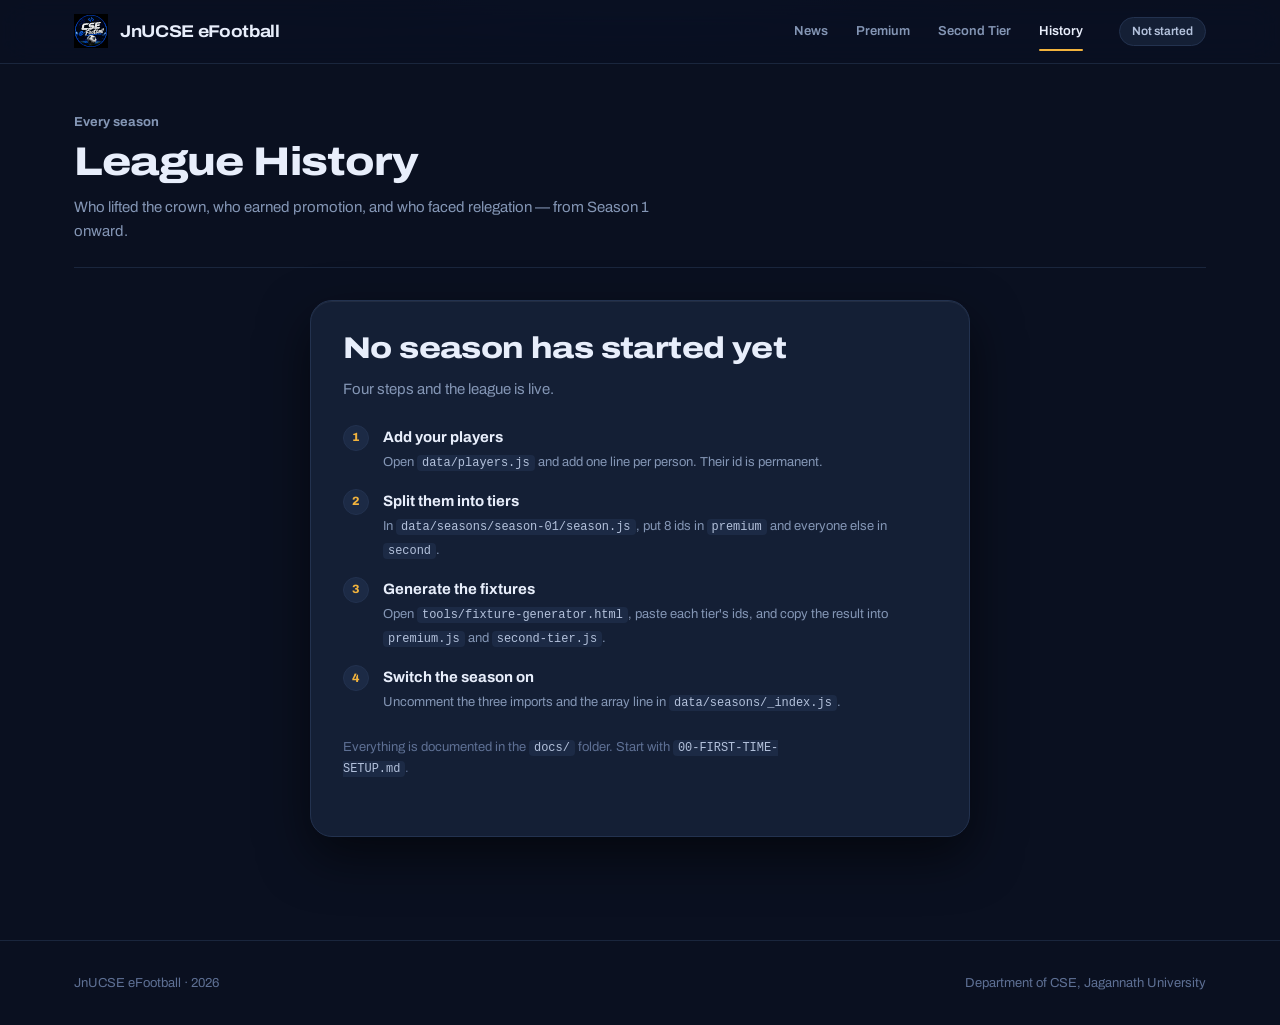
==== history.html @ 5391ca6d "launch" ====
<!DOCTYPE html>
<html lang="en">
<head>
<meta charset="utf-8">
<meta name="viewport" content="width=device-width, initial-scale=1">
<title>League History</title>
<meta name="description" content="Champions, promotions and relegations from every completed season.">
<meta name="theme-color" content="#0A1020">
<link rel="icon" href="assets/logo.svg" type="image/svg+xml">
<link rel="preconnect" href="https://fonts.googleapis.com">
<link rel="preconnect" href="https://fonts.gstatic.com" crossorigin>
<link rel="stylesheet" href="css/tokens.css">
<link rel="stylesheet" href="css/base.css">
<link rel="stylesheet" href="css/layout.css">
<link rel="stylesheet" href="css/components.css">
<link rel="stylesheet" href="css/animations.css">
</head>
<body data-page="history">

<header class="site-header">
  <div class="shell">
    <a class="brand" href="index.html">
      <span id="logo-slot" aria-hidden="true">
        <svg viewBox="0 0 40 40" width="34" height="34" fill="none" aria-hidden="true">
          <path d="M20 2 36 9v13c0 8.3-6.4 14.4-16 17C10.4 36.4 4 30.3 4 22V9L20 2Z"
                fill="#141F35" stroke="#F2B33D" stroke-width="2"/>
          <circle cx="20" cy="20" r="7.2" fill="none" stroke="#F2B33D" stroke-width="1.8"/>
          <path d="m20 14.4 4.6 3.3-1.8 5.4h-5.6l-1.8-5.4Z" fill="#F2B33D"/>
        </svg>
      </span>
      <span class="brand-name" data-site-name>JnUCSE eFootball</span>
    </a>

    <nav class="main-nav" aria-label="Main">
      <a href="index.html">News</a>
      <a href="premium.html">Premium</a>
      <a href="second-tier.html">Second Tier</a>
      <a href="history.html" aria-current="page">History</a>
    </nav>

    <span class="season-chip" id="season-chip">&nbsp;</span>
  </div>
</header>

<main>
  <div class="shell">
    <div id="banners"></div>

    <div class="page-head">
      <span class="kicker">Every season</span>
      <h1 class="display">League History</h1>
      <p class="sub">Who lifted the crown, who earned promotion, and who faced relegation — from Season 1 onward.</p>
    </div>

    <div id="content"></div>
  </div>
</main>

<footer class="site-footer">
  <div class="shell">
    <span><span data-site-name>JnUCSE eFootball</span> &middot; <span id="year"></span></span>
    <span>Department of CSE, Jagannath University</span>
  </div>
</footer>

<script type="module" src="js/app.js"></script>
</body>
</html>
---- css/tokens.css ----
/* =========================================================================
   TOKENS
   =========================================================================
   The whole visual system in one place. Change a value here and it changes
   everywhere. Nothing in this file knows about the tournament.
   ========================================================================= */

:root {
  /* ---- Surfaces: a floodlit-night navy, not a grey black --------------- */
  --bg:          #0A1020;
  --bg-deep:     #060B16;
  --surface:     #141F35;
  --surface-2:   #1C2A45;
  --surface-3:   #243354;
  --line:        #23324F;
  --line-soft:   #1A263D;

  /* ---- Text ------------------------------------------------------------ */
  --ink:         #E8EEFB;
  --ink-dim:     #B4C2DC;
  --muted:       #8496B5;
  --faint:       #5E7094;

  /* ---- Tier identity. These carry meaning, not decoration. ------------- */
  --premium:     #F2B33D;
  --premium-dim: #8A6420;
  --premium-wash:rgba(242, 179, 61, .10);

  --second:      #3FC8BE;
  --second-dim:  #1F6B66;
  --second-wash: rgba(63, 200, 190, .10);

  /* ---- Result states --------------------------------------------------- */
  --win:   #4ADE80;
  --draw:  #7C8DAD;
  --loss:  #F2686B;
  --win-wash:  rgba(74, 222, 128, .13);
  --draw-wash: rgba(124, 141, 173, .13);
  --loss-wash: rgba(242, 104, 107, .13);

  /* ---- Feedback -------------------------------------------------------- */
  --error:  #F2686B;
  --notice: #F2B33D;

  /* ---- Type ------------------------------------------------------------ */
  --font: "Archivo", ui-sans-serif, system-ui, -apple-system, "Segoe UI", Roboto, sans-serif;

  --t-xs:   0.75rem;
  --t-sm:   0.8125rem;
  --t-base: 0.9375rem;
  --t-md:   1.0625rem;
  --t-lg:   1.375rem;
  --t-xl:   1.875rem;
  --t-2xl:  2.5rem;
  --t-3xl:  3.5rem;

  /* ---- Space ----------------------------------------------------------- */
  --s-1: 0.25rem;
  --s-2: 0.5rem;
  --s-3: 0.75rem;
  --s-4: 1rem;
  --s-5: 1.5rem;
  --s-6: 2rem;
  --s-7: 3rem;
  --s-8: 4.5rem;

  /* ---- Shape ----------------------------------------------------------- */
  --r-sm: 6px;
  --r:    10px;
  --r-lg: 16px;
  --r-xl: 22px;

  /* ---- Depth. Dark UI reads depth through light, not shadow. ----------- */
  --lift-1: 0 1px 0 rgba(255,255,255,.04) inset, 0 1px 3px rgba(0,0,0,.4);
  --lift-2: 0 1px 0 rgba(255,255,255,.05) inset, 0 8px 28px rgba(0,0,0,.45);
  --lift-3: 0 1px 0 rgba(255,255,255,.06) inset, 0 20px 50px rgba(0,0,0,.55);

  /* ---- Motion ---------------------------------------------------------- */
  --ease:     cubic-bezier(.25, .8, .35, 1);
  --ease-out: cubic-bezier(.16, 1, .3, 1);
  --fast: 160ms;
  --mid:  300ms;
  --slow: 560ms;

  --shell: 1180px;
  --header-h: 64px;
}

/* A tier sets --accent once, and every child component inherits it.
   This is how one table markup serves both tiers. */
[data-tier="premium"] {
  --accent: var(--premium);
  --accent-dim: var(--premium-dim);
  --accent-wash: var(--premium-wash);
}
[data-tier="second"] {
  --accent: var(--second);
  --accent-dim: var(--second-dim);
  --accent-wash: var(--second-wash);
}
---- css/base.css ----
/* =========================================================================
   BASE  —  reset and typography
   ========================================================================= */

@import url("https://fonts.googleapis.com/css2?family=Archivo:ital,wdth,wght@0,62..125,400..800;1,62..125,400..700&display=swap");

*, *::before, *::after { box-sizing: border-box; }

html { -webkit-text-size-adjust: 100%; }

body {
  margin: 0;
  background: var(--bg);
  color: var(--ink);
  font-family: var(--font);
  font-size: var(--t-base);
  line-height: 1.6;
  font-weight: 400;
  -webkit-font-smoothing: antialiased;
  text-rendering: optimizeLegibility;
  overflow-x: hidden;
}

/* The floodlight: one soft pool of light behind the header, fixed so the
   page scrolls past it. Cheap, and it stops the dark from going flat. */
body::before {
  content: "";
  position: fixed;
  inset: -20% 0 auto 0;
  height: 70vh;
  z-index: 0;
  pointer-events: none;
  background:
    radial-gradient(60% 55% at 50% 0%, rgba(63,122,200,.16), transparent 70%),
    radial-gradient(40% 40% at 85% 5%, rgba(242,179,61,.07), transparent 70%);
}

h1, h2, h3, h4 {
  margin: 0;
  font-weight: 700;
  line-height: 1.15;
  letter-spacing: -0.015em;
}

/* Display type uses the width axis, not just weight. */
.display {
  font-variation-settings: "wdth" 118;
  font-weight: 800;
  letter-spacing: -0.02em;
  line-height: 1.05;
}

p { margin: 0 0 var(--s-4); max-width: 68ch; }
p:last-child { margin-bottom: 0; }

a { color: var(--accent, var(--ink)); text-decoration: none; }

button {
  font: inherit;
  color: inherit;
  background: none;
  border: none;
  cursor: pointer;
}

img { max-width: 100%; display: block; }

ul, ol { margin: 0; padding: 0; list-style: none; }

/* Every number in a table must line up. */
.num { font-variant-numeric: tabular-nums; }

:focus-visible {
  outline: 2px solid var(--accent, var(--premium));
  outline-offset: 3px;
  border-radius: var(--r-sm);
}

::selection { background: var(--premium); color: var(--bg-deep); }

::-webkit-scrollbar { height: 10px; width: 10px; }
::-webkit-scrollbar-track { background: var(--bg-deep); }
::-webkit-scrollbar-thumb {
  background: var(--surface-3);
  border-radius: 99px;
  border: 3px solid var(--bg-deep);
}
::-webkit-scrollbar-thumb:hover { background: var(--faint); }

.visually-hidden {
  position: absolute; width: 1px; height: 1px;
  padding: 0; margin: -1px; overflow: hidden;
  clip: rect(0 0 0 0); white-space: nowrap; border: 0;
}
---- css/layout.css ----
/* =========================================================================
   LAYOUT  —  shell, header, navigation, footer
   ========================================================================= */

.shell {
  position: relative;
  z-index: 1;
  width: 100%;
  max-width: var(--shell);
  margin: 0 auto;
  padding: 0 var(--s-5);
}

/* Footer stays at the bottom on short pages. */
body { display: flex; flex-direction: column; min-height: 100vh; }
main { flex: 1 0 auto; padding-bottom: var(--s-8); }
.site-footer { flex: none; margin-top: auto; }

/* ---- Header ------------------------------------------------------------ */

.site-header {
  position: sticky;
  top: 0;
  z-index: 50;
  height: var(--header-h);
  display: flex;
  align-items: center;
  background: rgba(10, 16, 32, .72);
  backdrop-filter: blur(16px) saturate(140%);
  -webkit-backdrop-filter: blur(16px) saturate(140%);
  border-bottom: 1px solid var(--line-soft);
}

.site-header .shell {
  display: flex;
  align-items: center;
  gap: var(--s-5);
}

.brand {
  display: flex;
  align-items: center;
  gap: var(--s-3);
  flex: none;
  color: var(--ink);
}
.brand img, .brand svg { width: 34px; height: 34px; flex: none; }
.brand-name {
  font-variation-settings: "wdth" 112;
  font-weight: 700;
  font-size: var(--t-md);
  letter-spacing: -0.02em;
  white-space: nowrap;
}

.main-nav { display: flex; gap: var(--s-1); margin-left: auto; }

.main-nav a {
  position: relative;
  display: block;
  padding: var(--s-2) var(--s-3);
  border-radius: var(--r-sm);
  color: var(--muted);
  font-size: var(--t-sm);
  font-weight: 600;
  white-space: nowrap;
  transition: color var(--fast) var(--ease), background var(--fast) var(--ease);
}
.main-nav a:hover { color: var(--ink); background: rgba(255,255,255,.05); }
.main-nav a[aria-current="page"] { color: var(--ink); }
.main-nav a[aria-current="page"]::after {
  content: "";
  position: absolute;
  left: var(--s-3); right: var(--s-3); bottom: -1px;
  height: 2px;
  border-radius: 2px;
  background: var(--accent, var(--premium));
}

.season-chip {
  flex: none;
  padding: var(--s-1) var(--s-3);
  border: 1px solid var(--line);
  border-radius: 99px;
  background: var(--surface);
  color: var(--ink-dim);
  font-size: var(--t-xs);
  font-weight: 600;
  white-space: nowrap;
}
.season-chip b { color: var(--ink); font-weight: 700; }

/* ---- Page head --------------------------------------------------------- */

.page-head {
  padding: var(--s-7) 0 var(--s-5);
  border-bottom: 1px solid var(--line-soft);
  margin-bottom: var(--s-6);
}
.page-head h1 { font-size: var(--t-2xl); }
.page-head .kicker {
  display: block;
  margin-bottom: var(--s-2);
  color: var(--accent, var(--muted));
  font-size: var(--t-sm);
  font-weight: 700;
}
.page-head .sub { color: var(--muted); margin-top: var(--s-3); }

/* ---- Footer ------------------------------------------------------------ */

.site-footer {
  position: relative;
  z-index: 1;
  border-top: 1px solid var(--line-soft);
  padding: var(--s-6) 0;
  color: var(--faint);
  font-size: var(--t-sm);
}
.site-footer .shell {
  display: flex;
  justify-content: space-between;
  gap: var(--s-4);
  flex-wrap: wrap;
}

/* ---- Grids ------------------------------------------------------------- */

.grid-cards {
  display: grid;
  gap: var(--s-4);
  grid-template-columns: repeat(auto-fill, minmax(280px, 1fr));
}

/* =========================================================================
   RESPONSIVE
   ========================================================================= */

@media (max-width: 1024px) {
  :root { --t-2xl: 2.1rem; --t-3xl: 2.75rem; }
}

@media (max-width: 760px) {
  :root { --t-2xl: 1.8rem; --t-xl: 1.5rem; }

  .shell { padding: 0 var(--s-4); }
  .page-head { padding: var(--s-5) 0 var(--s-4); margin-bottom: var(--s-5); }

  /* backdrop-filter makes the header a containing block for fixed children,
     which would pin the nav inside the header instead of to the screen.
     The header goes near-solid here and the nav carries the blur instead. */
  .site-header {
    backdrop-filter: none;
    -webkit-backdrop-filter: none;
    background: var(--bg);
  }

  /* Navigation moves to the thumb. */
  .main-nav {
    position: fixed;
    left: 0; right: 0; bottom: 0;
    z-index: 60;
    margin: 0;
    display: grid;
    grid-auto-flow: column;
    grid-auto-columns: 1fr;
    gap: 0;
    padding: var(--s-2) var(--s-2) calc(var(--s-2) + env(safe-area-inset-bottom, 0px));
    background: rgba(10, 16, 32, .92);
    backdrop-filter: blur(18px) saturate(140%);
    -webkit-backdrop-filter: blur(18px) saturate(140%);
    border-top: 1px solid var(--line);
  }
  .main-nav a {
    text-align: center;
    padding: var(--s-2) var(--s-1);
    font-size: var(--t-xs);
  }
  .main-nav a[aria-current="page"]::after {
    left: 50%; right: auto; bottom: 2px;
    width: 18px;
    transform: translateX(-50%);
  }

  main { padding-bottom: calc(var(--s-5) + 56px); }
  .site-footer { padding-bottom: calc(var(--s-5) + 56px); }

  .brand-name { font-size: var(--t-base); }
  .season-chip { margin-left: auto; }
}

@media (max-width: 420px) {
  .brand-name { display: none; }
  .grid-cards { grid-template-columns: 1fr; }
}
---- css/components.css ----
/* =========================================================================
   COMPONENTS
   ========================================================================= */

/* ---- Banner (data errors and notices) ---------------------------------- */

.banner {
  margin: var(--s-4) 0;
  padding: var(--s-4);
  border-radius: var(--r);
  border: 1px solid;
  font-size: var(--t-sm);
}
.banner--error  { border-color: rgba(242,104,107,.35); background: var(--loss-wash); }
.banner--notice { border-color: rgba(242,179,61,.3);  background: var(--premium-wash); }
.banner h3 {
  font-size: var(--t-sm);
  margin-bottom: var(--s-2);
  color: var(--ink);
}
.banner--error h3 { color: var(--error); }
.banner--notice h3 { color: var(--notice); }
.banner li {
  color: var(--ink-dim);
  padding: var(--s-1) 0 var(--s-1) var(--s-4);
  position: relative;
}
.banner li::before {
  content: "";
  position: absolute; left: 4px; top: .85em;
  width: 4px; height: 4px; border-radius: 50%;
  background: currentColor; opacity: .5;
}

/* ---- Tabs -------------------------------------------------------------- */

.tabs {
  position: relative;
  display: flex;
  gap: var(--s-1);
  margin-bottom: var(--s-5);
  padding: var(--s-1);
  background: var(--surface);
  border: 1px solid var(--line-soft);
  border-radius: var(--r-lg);
  overflow-x: auto;
  scrollbar-width: none;
}
.tabs::-webkit-scrollbar { display: none; }

.tab {
  position: relative;
  z-index: 1;
  flex: 1 0 auto;
  padding: var(--s-2) var(--s-4);
  border-radius: var(--r);
  color: var(--muted);
  font-size: var(--t-sm);
  font-weight: 600;
  white-space: nowrap;
  transition: color var(--fast) var(--ease);
}
.tab:hover { color: var(--ink-dim); }
.tab[aria-selected="true"] { color: var(--bg-deep); }

/* The pill slides between tabs rather than appearing under each. */
.tab-marker {
  position: absolute;
  z-index: 0;
  top: var(--s-1); bottom: var(--s-1);
  border-radius: var(--r);
  background: var(--accent, var(--premium));
  transition: transform var(--mid) var(--ease-out), width var(--mid) var(--ease-out);
  will-change: transform, width;
}

.tab-panel { display: none; }
.tab-panel.is-active { display: block; }

/* ---- Standings table --------------------------------------------------- */

.table-wrap {
  border: 1px solid var(--line-soft);
  border-radius: var(--r-lg);
  background: var(--surface);
  overflow: hidden;
}
.table-scroll { overflow-x: auto; }

table.standings {
  width: 100%;
  border-collapse: collapse;
  font-size: var(--t-sm);
  min-width: 620px;
}

.standings thead th {
  position: sticky; top: 0;
  padding: var(--s-3) var(--s-3);
  background: var(--surface-2);
  color: var(--faint);
  font-size: var(--t-xs);
  font-weight: 700;
  text-align: right;
  white-space: nowrap;
  border-bottom: 1px solid var(--line);
}
.standings thead th:nth-child(1),
.standings thead th:nth-child(2) { text-align: left; }
.standings thead th.pts-col { color: var(--ink-dim); }

.standings tbody td {
  padding: var(--s-3) var(--s-3);
  text-align: right;
  border-bottom: 1px solid var(--line-soft);
  color: var(--ink-dim);
  white-space: nowrap;
}
.standings tbody tr:last-child td { border-bottom: none; }
.standings tbody tr { transition: background var(--fast) var(--ease); }
.standings tbody tr:hover { background: rgba(255,255,255,.03); }

.standings .c-rank {
  width: 52px;
  text-align: left;
  color: var(--faint);
  font-weight: 700;
}
.standings .c-player {
  text-align: left;
  width: 100%;
  min-width: 150px;
}
.standings .c-pts {
  color: var(--ink);
  font-weight: 800;
  font-size: var(--t-base);
}
.standings .c-gd.pos { color: var(--win); }
.standings .c-gd.neg { color: var(--loss); }

.player-cell { display: flex; align-items: center; gap: var(--s-3); }
.player-cell .name { color: var(--ink); font-weight: 600; }

/* Position markers. A left edge, not a coloured row — the row stays readable. */
.standings tbody tr { position: relative; }
.standings .c-rank { position: relative; }
.standings tr[data-zone] .c-rank::before {
  content: "";
  position: absolute;
  left: 0; top: 6px; bottom: 6px;
  width: 3px;
  border-radius: 0 3px 3px 0;
}
tr[data-zone="champion"]  .c-rank::before { background: var(--premium); }
tr[data-zone="promotion"] .c-rank::before { background: var(--second); }
tr[data-zone="relegation"] .c-rank::before { background: var(--loss); }

tr[data-zone="champion"]  { background: rgba(242,179,61,.055); }
tr[data-zone="promotion"] { background: rgba(63,200,190,.05); }
tr[data-zone="relegation"]{ background: rgba(242,104,107,.045); }

.table-key {
  display: flex;
  flex-wrap: wrap;
  gap: var(--s-4);
  padding: var(--s-3) var(--s-4);
  border-top: 1px solid var(--line-soft);
  background: var(--surface-2);
  font-size: var(--t-xs);
  color: var(--muted);
}
.table-key span { display: flex; align-items: center; gap: var(--s-2); }
.table-key i {
  width: 10px; height: 3px; border-radius: 2px; display: block;
}

/* ---- Form pills -------------------------------------------------------- */

.form-row { display: inline-flex; gap: 3px; }
.form-pill {
  width: 19px; height: 19px;
  border-radius: 5px;
  display: grid; place-items: center;
  font-size: 10px; font-weight: 800;
  line-height: 1;
}
.form-pill.W { background: var(--win-wash);  color: var(--win); }
.form-pill.D { background: var(--draw-wash); color: var(--draw); }
.form-pill.L { background: var(--loss-wash); color: var(--loss); }
.form-empty { color: var(--faint); font-size: var(--t-xs); }

/* ---- Avatar ------------------------------------------------------------ */

.avatar {
  width: 30px; height: 30px;
  flex: none;
  border-radius: 50%;
  object-fit: cover;
  background: var(--surface-3);
  border: 1px solid var(--line);
}
.avatar--lg { width: 60px; height: 60px; }
.avatar-fallback {
  display: grid; place-items: center;
  font-size: var(--t-xs);
  font-weight: 800;
  color: var(--accent, var(--muted));
  background: var(--surface-3);
}
.avatar--lg.avatar-fallback { font-size: var(--t-md); }

/* ---- Match rows -------------------------------------------------------- */

.match-list { display: flex; flex-direction: column; gap: var(--s-2); }

.match {
  display: grid;
  grid-template-columns: 68px 1fr auto 1fr;
  align-items: center;
  gap: var(--s-3);
  padding: var(--s-3) var(--s-4);
  background: var(--surface);
  border: 1px solid var(--line-soft);
  border-radius: var(--r);
  transition: border-color var(--fast) var(--ease), transform var(--fast) var(--ease);
}
.match:hover { border-color: var(--line); transform: translateX(2px); }

.match .meta {
  font-size: var(--t-xs);
  color: var(--faint);
  line-height: 1.3;
}
.match .meta b { display: block; color: var(--muted); font-weight: 700; }

.match .side {
  display: flex; align-items: center; gap: var(--s-2);
  min-width: 0;
}
.match .side.right { flex-direction: row-reverse; text-align: right; }
.match .side .name {
  color: var(--ink-dim);
  font-weight: 600;
  overflow: hidden; text-overflow: ellipsis; white-space: nowrap;
}
.match .side.winner .name { color: var(--ink); }

.score {
  display: flex; align-items: center; gap: var(--s-2);
  padding: var(--s-1) var(--s-3);
  border-radius: var(--r-sm);
  background: var(--surface-2);
  font-weight: 800;
  font-size: var(--t-md);
  color: var(--ink);
  font-variant-numeric: tabular-nums;
}
.score .dash { color: var(--faint); font-weight: 400; }
.score--pending {
  font-size: var(--t-xs);
  font-weight: 700;
  color: var(--faint);
  background: transparent;
  border: 1px dashed var(--line);
}

/* ---- Accordion cards (news + players) ---------------------------------- */

.acc {
  background: var(--surface);
  border: 1px solid var(--line-soft);
  border-radius: var(--r-lg);
  overflow: hidden;
  transition: border-color var(--mid) var(--ease), box-shadow var(--mid) var(--ease);
}
.acc.is-open { border-color: var(--line); box-shadow: var(--lift-2); }

.acc-head {
  display: flex;
  align-items: center;
  gap: var(--s-4);
  width: 100%;
  padding: var(--s-4);
  text-align: left;
}
.acc-head:hover .acc-title { color: var(--accent, var(--ink)); }
.acc-title {
  font-weight: 700;
  font-size: var(--t-md);
  color: var(--ink);
  transition: color var(--fast) var(--ease);
}
.acc-sub { font-size: var(--t-xs); color: var(--faint); margin-top: 2px; }
.acc-head .grow { flex: 1; min-width: 0; }

.acc-chevron {
  flex: none;
  width: 26px; height: 26px;
  display: grid; place-items: center;
  border-radius: 50%;
  border: 1px solid var(--line);
  color: var(--muted);
  transition: transform var(--mid) var(--ease-out), color var(--fast) var(--ease),
              border-color var(--fast) var(--ease);
}
.acc.is-open .acc-chevron {
  transform: rotate(180deg);
  color: var(--accent, var(--ink));
  border-color: var(--accent-dim, var(--line));
}

/* Height is animated in JS so it can transition from 0 to the real height. */
.acc-body {
  height: 0;
  overflow: hidden;
  transition: height var(--mid) var(--ease-out);
}
.acc-inner {
  padding: 0 var(--s-4) var(--s-4);
  opacity: 0;
  transform: translateY(-6px);
  transition: opacity var(--mid) var(--ease), transform var(--mid) var(--ease);
}
.acc.is-open .acc-inner { opacity: 1; transform: none; }

/* ---- News -------------------------------------------------------------- */

.news-list { display: flex; flex-direction: column; gap: var(--s-4); }

.news-banner {
  width: 100%;
  aspect-ratio: 21 / 9;
  object-fit: cover;
  background: linear-gradient(135deg, var(--surface-2), var(--surface-3));
  border-bottom: 1px solid var(--line-soft);
}
.news-date { color: var(--faint); font-size: var(--t-xs); font-weight: 600; }
.news-body { color: var(--ink-dim); }
.news-body em { color: var(--ink); font-style: normal; font-weight: 700; }
.pin {
  flex: none;
  padding: 2px var(--s-2);
  border-radius: 99px;
  background: var(--premium-wash);
  color: var(--premium);
  font-size: 10px;
  font-weight: 800;
}

/* ---- Player cards ------------------------------------------------------ */

.player-stats {
  display: grid;
  grid-template-columns: repeat(auto-fit, minmax(74px, 1fr));
  gap: var(--s-2);
  margin: var(--s-4) 0;
}
.stat-box {
  padding: var(--s-3);
  background: var(--surface-2);
  border-radius: var(--r);
  text-align: center;
}
.stat-box .v {
  display: block;
  font-size: var(--t-lg);
  font-weight: 800;
  color: var(--ink);
  font-variant-numeric: tabular-nums;
  line-height: 1.1;
}
.stat-box .k {
  font-size: var(--t-xs);
  color: var(--faint);
  font-weight: 600;
}
.stat-box.accent .v { color: var(--accent, var(--ink)); }

.player-meta { display: flex; flex-direction: column; gap: var(--s-3); }
.meta-line {
  display: flex;
  gap: var(--s-3);
  align-items: baseline;
  padding-top: var(--s-3);
  border-top: 1px solid var(--line-soft);
  font-size: var(--t-sm);
}
.meta-line .k { flex: none; width: 104px; color: var(--faint); font-weight: 600; }
.meta-line .v { color: var(--ink-dim); }

.honour {
  display: inline-flex; align-items: center; gap: 5px;
  padding: 2px var(--s-2);
  margin-right: var(--s-2);
  border-radius: var(--r-sm);
  font-size: var(--t-xs);
  font-weight: 700;
}
.honour.title { background: var(--premium-wash); color: var(--premium); }
.honour.up    { background: var(--second-wash);  color: var(--second); }
.honour.down  { background: var(--loss-wash);    color: var(--loss); }

/* ---- Hall of fame ------------------------------------------------------ */

.record-grid {
  display: grid;
  gap: var(--s-3);
  grid-template-columns: repeat(auto-fill, minmax(230px, 1fr));
}
.record {
  padding: var(--s-4);
  background: var(--surface);
  border: 1px solid var(--line-soft);
  border-radius: var(--r-lg);
}
.record .k {
  font-size: var(--t-sm);
  color: var(--muted);
  font-weight: 600;
  margin-bottom: var(--s-2);
}
.record .v {
  font-size: var(--t-xl);
  font-weight: 800;
  color: var(--premium);
  font-variant-numeric: tabular-nums;
  line-height: 1.1;
}
.record .who { font-size: var(--t-sm); color: var(--ink-dim); margin-top: var(--s-1); }

.roll { display: flex; flex-direction: column; }
.roll-row {
  display: flex;
  align-items: center;
  gap: var(--s-3);
  padding: var(--s-3) var(--s-4);
  border-bottom: 1px solid var(--line-soft);
}
.roll-row:last-child { border-bottom: none; }
.roll-row .season-no {
  flex: none; width: 76px;
  color: var(--muted);
  font-size: var(--t-sm);
  font-weight: 600;
}
.roll-row .name { color: var(--ink); font-weight: 600; }
.roll-row .trophy { color: var(--premium); }

/* ---- History timeline -------------------------------------------------- */

.timeline { display: flex; flex-direction: column; gap: var(--s-4); }

.season-card {
  background: var(--surface);
  border: 1px solid var(--line-soft);
  border-radius: var(--r-xl);
  overflow: hidden;
}
.season-card-head {
  display: flex;
  align-items: center;
  gap: var(--s-4);
  padding: var(--s-5);
  border-bottom: 1px solid var(--line-soft);
  background: linear-gradient(180deg, rgba(242,179,61,.06), transparent);
}
.season-card-head .no {
  font-size: var(--t-xl);
  font-weight: 800;
  font-variation-settings: "wdth" 118;
  color: var(--premium);
  line-height: 1;
}
.season-card-head .champ .k { font-size: var(--t-sm); color: var(--muted); font-weight: 600; }
.season-card-head .champ .n { font-size: var(--t-md); font-weight: 700; color: var(--ink); }

.movement {
  display: grid;
  grid-template-columns: 1fr 1fr;
  gap: 1px;
  background: var(--line-soft);
}
.movement-col { padding: var(--s-4) var(--s-5); background: var(--surface); }
.movement-col .k {
  font-size: var(--t-xs);
  font-weight: 700;
  margin-bottom: var(--s-3);
  display: flex; align-items: center; gap: var(--s-2);
}
.movement-col.up .k   { color: var(--second); }
.movement-col.down .k { color: var(--loss); }
.movement-col li {
  display: flex; align-items: center; gap: var(--s-2);
  padding: var(--s-1) 0;
  color: var(--ink-dim);
  font-weight: 600;
}

/* ---- Empty states ------------------------------------------------------ */

.empty {
  padding: var(--s-7) var(--s-5);
  border: 1px dashed var(--line);
  border-radius: var(--r-xl);
  background: rgba(255,255,255,.015);
  text-align: center;
}
.empty h3 { font-size: var(--t-md); margin-bottom: var(--s-2); }
.empty p { color: var(--muted); margin: 0 auto; max-width: 46ch; font-size: var(--t-sm); }
.empty code {
  padding: 2px 6px;
  border-radius: 4px;
  background: var(--surface-2);
  color: var(--ink-dim);
  font-size: .92em;
}

.setup {
  max-width: 660px;
  margin: var(--s-6) auto;
  padding: var(--s-6);
  background: var(--surface);
  border: 1px solid var(--line);
  border-radius: var(--r-xl);
  box-shadow: var(--lift-3);
}
.setup h2 { font-size: var(--t-xl); margin-bottom: var(--s-3); }
.setup > p { color: var(--muted); margin-bottom: var(--s-5); }
.setup ol { counter-reset: step; display: flex; flex-direction: column; gap: var(--s-4); }
.setup li {
  counter-increment: step;
  display: grid;
  grid-template-columns: 28px 1fr;
  gap: var(--s-3);
  align-items: start;
}
.setup li::before {
  content: counter(step);
  width: 26px; height: 26px;
  display: grid; place-items: center;
  border-radius: 50%;
  background: var(--surface-2);
  border: 1px solid var(--line);
  color: var(--premium);
  font-size: var(--t-xs);
  font-weight: 800;
}
.setup li b { display: block; color: var(--ink); font-weight: 700; }
.setup li span { color: var(--muted); font-size: var(--t-sm); }
.setup code {
  padding: 1px 5px;
  border-radius: 4px;
  background: var(--surface-2);
  color: var(--ink-dim);
  font-size: .92em;
}

/* ---- Responsive -------------------------------------------------------- */

@media (max-width: 760px) {
  .match {
    grid-template-columns: 1fr auto 1fr;
    grid-template-areas: "meta meta meta" "left score right";
    gap: var(--s-2) var(--s-3);
    padding: var(--s-3);
  }
  .match .meta { grid-area: meta; display: flex; gap: var(--s-2); align-items: baseline; }
  .match .meta b { display: inline; }
  .match .side:first-of-type { grid-area: left; }
  .match .side.right { grid-area: right; }
  .match .score { grid-area: score; }

  .movement { grid-template-columns: 1fr; }
  .meta-line { flex-direction: column; gap: var(--s-1); }
  .meta-line .k { width: auto; }
  .setup { padding: var(--s-5) var(--s-4); }
  .table-key { gap: var(--s-3); }

  /* Keep rank, player, played, GD, points and form. Drop the rest so the
     table fits a phone without sideways scrolling. */
  table.standings { min-width: 0; }
  .standings th[data-slim="0"],
  .standings td[data-slim="0"] { display: none; }
  .standings thead th,
  .standings tbody td { padding: var(--s-3) var(--s-1); }
  .standings .c-player { min-width: 0; }
  .standings .c-player .name {
    overflow: hidden; text-overflow: ellipsis; white-space: nowrap;
    display: block; max-width: 12ch;
  }
}
---- css/animations.css ----
/* =========================================================================
   ANIMATIONS
   =========================================================================
   Two kinds of motion only:
     1. One orchestrated reveal as content arrives.
     2. Motion that answers something the visitor did.
   ========================================================================= */

/* ---- Page load: header and page title settle first ---------------------- */

@keyframes settle {
  from { opacity: 0; transform: translateY(-8px); }
  to   { opacity: 1; transform: none; }
}
/* The header fades only. A transform animation here — even one ending at
   `none` — makes the header a containing block, which would trap the
   fixed mobile navigation inside it instead of pinning it to the screen. */
@keyframes fadeIn { from { opacity: 0; } to { opacity: 1; } }
.site-header { animation: fadeIn var(--mid) var(--ease-out) both; }
.page-head   { animation: settle var(--slow) var(--ease-out) 60ms both; }

/* ---- Reveal on arrival -------------------------------------------------- */

.reveal {
  opacity: 0;
  transform: translateY(14px);
}
.reveal.is-in {
  opacity: 1;
  transform: none;
  transition:
    opacity var(--slow) var(--ease-out) var(--delay, 0ms),
    transform var(--slow) var(--ease-out) var(--delay, 0ms);
}

/* ---- Standings rows: a single sweep down the table ---------------------- */

@keyframes rowIn {
  from { opacity: 0; transform: translateY(8px); }
  to   { opacity: 1; transform: none; }
}
.standings tbody tr {
  animation: rowIn var(--mid) var(--ease-out) both;
  animation-delay: calc(var(--i, 0) * 34ms);
}

/* ---- Form pills pop in after their row ---------------------------------- */

@keyframes pillIn {
  from { opacity: 0; transform: scale(.6); }
  to   { opacity: 1; transform: none; }
}
.form-pill {
  animation: pillIn var(--fast) var(--ease-out) both;
  animation-delay: calc(var(--row, 0) * 34ms + var(--p, 0) * 45ms + 160ms);
}

/* ---- Tab crossfade ------------------------------------------------------ */

@keyframes panelIn {
  from { opacity: 0; transform: translateY(6px); }
  to   { opacity: 1; transform: none; }
}
.tab-panel.is-active { animation: panelIn var(--mid) var(--ease-out) both; }

/* ---- Match rows --------------------------------------------------------- */

.match {
  animation: rowIn var(--mid) var(--ease-out) both;
  animation-delay: calc(var(--i, 0) * 40ms);
}

/* ---- The champion's marker breathes, once the table has landed ---------- */

@keyframes glow {
  0%, 100% { opacity: .55; }
  50%      { opacity: 1; }
}
tr[data-zone="champion"] .c-rank::before {
  animation: glow 3.4s var(--ease) infinite 1s;
}

/* ---- Records count up --------------------------------------------------- */

.record .v { transition: color var(--mid) var(--ease); }

/* ---- Setup panel -------------------------------------------------------- */

@keyframes riseIn {
  from { opacity: 0; transform: translateY(22px) scale(.985); }
  to   { opacity: 1; transform: none; }
}
.setup { animation: riseIn var(--slow) var(--ease-out) both; }
.setup li {
  animation: settle var(--mid) var(--ease-out) both;
  animation-delay: calc(var(--i, 0) * 70ms + 220ms);
}

/* =========================================================================
   REDUCED MOTION
   Everything above is decoration. Content must never depend on it.
   ========================================================================= */

@media (prefers-reduced-motion: reduce) {
  *, *::before, *::after {
    animation-duration: .01ms !important;
    animation-iteration-count: 1 !important;
    transition-duration: .01ms !important;
    scroll-behavior: auto !important;
  }
  .reveal { opacity: 1; transform: none; }
}
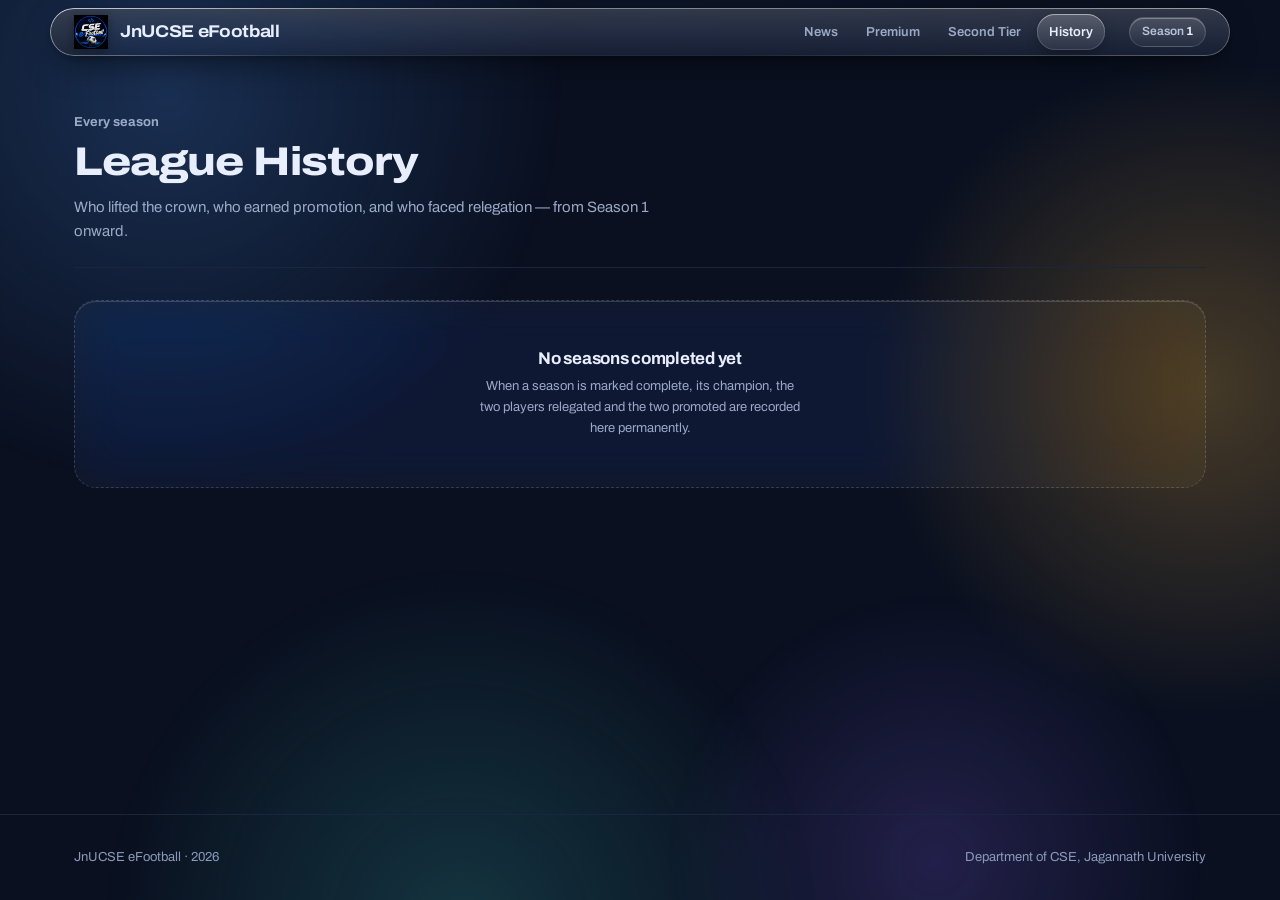
==== commit 1ebc891c: "Add iOS-style liquid glass visual layer - css/glass.css: floating capsule header, glass tabs with sl" ====
--- a/history.html
+++ b/history.html
@@ -14,8 +14,20 @@
 <link rel="stylesheet" href="css/layout.css">
 <link rel="stylesheet" href="css/components.css">
 <link rel="stylesheet" href="css/animations.css">
+<link rel="stylesheet" href="css/glass.css">
 </head>
 <body data-page="history">
+
+<!-- Liquid glass: colour for the glass to bend, and the refraction filter
+     used by the bars in Chromium (see css/glass.css). -->
+<div class="ambient" aria-hidden="true"><i></i><i></i><i></i><i></i></div>
+<svg width="0" height="0" style="position:absolute" aria-hidden="true" focusable="false">
+  <filter id="lg-refract" x="0" y="0" width="100%" height="100%" color-interpolation-filters="sRGB">
+    <feTurbulence type="fractalNoise" baseFrequency="0.006 0.014" numOctaves="2" seed="7" result="noise"/>
+    <feGaussianBlur in="noise" stdDeviation="3" result="map"/>
+    <feDisplacementMap in="SourceGraphic" in2="map" scale="22" xChannelSelector="R" yChannelSelector="G"/>
+  </filter>
+</svg>
 
 <header class="site-header">
   <div class="shell">
--- a/css/tokens.css
+++ b/css/tokens.css
@@ -18,8 +18,8 @@
   /* ---- Text ------------------------------------------------------------ */
   --ink:         #E8EEFB;
   --ink-dim:     #B4C2DC;
-  --muted:       #8496B5;
-  --faint:       #5E7094;
+  --muted:       #9AA9C6;
+  --faint:       #8A9AB8;
 
   /* ---- Tier identity. These carry meaning, not decoration. ------------- */
   --premium:     #F2B33D;
@@ -75,7 +75,24 @@
   --lift-2: 0 1px 0 rgba(255,255,255,.05) inset, 0 8px 28px rgba(0,0,0,.45);
   --lift-3: 0 1px 0 rgba(255,255,255,.06) inset, 0 20px 50px rgba(0,0,0,.55);
 
+  /* ---- Liquid glass. Used by css/glass.css. ---------------------------- */
+  --glass-bg:
+    linear-gradient(145deg, rgba(255,255,255,.12) 0%, rgba(255,255,255,.035) 45%, rgba(255,255,255,.07) 100%),
+    rgba(20, 31, 53, .64);
+  --glass-bg-bar:
+    linear-gradient(180deg, rgba(255,255,255,.16) 0%, rgba(255,255,255,.05) 100%),
+    rgba(14, 22, 40, .62);
+  --glass-bg-lite:
+    linear-gradient(145deg, rgba(255,255,255,.075), rgba(255,255,255,.02)),
+    rgba(20, 31, 53, .46);
+  --glass-bf:      blur(22px) saturate(175%);
+  --glass-bf-bar:  blur(16px) saturate(190%);
+  --glass-line:    rgba(255,255,255,.14);
+  --glass-top:     rgba(255,255,255,.36);
+  --glass-shadow:  0 14px 34px -10px rgba(0,0,0,.55), 0 2px 6px rgba(0,0,0,.22);
+
   /* ---- Motion ---------------------------------------------------------- */
+  --spring:   cubic-bezier(.34, 1.4, .64, 1);
   --ease:     cubic-bezier(.25, .8, .35, 1);
   --ease-out: cubic-bezier(.16, 1, .3, 1);
   --fast: 160ms;
--- a/css/glass.css
+++ b/css/glass.css
@@ -0,0 +1,351 @@
+/* =========================================================================
+   LIQUID GLASS
+   =========================================================================
+   A visual layer on top of components.css. Remove the <link> to this file
+   and the site falls back to its flat look; nothing else depends on it.
+
+   Three kinds of surface:
+     bar    floating capsules (header, mobile nav, tabs, season chip)
+     panel  large cards that get real backdrop blur + a rim light that
+            follows the pointer (tables, accordions, records, setup)
+     lite   small repeated things (match rows, stat boxes). Translucent
+            only: a backdrop-filter inside another backdrop-filter does
+            not see the page, and ~150 blurred rows would be slow anyway.
+
+   All colours, blur and tint come from the --glass-* tokens in tokens.css.
+   ========================================================================= */
+
+/* ---- Ambient background -------------------------------------------------
+   Glass only reads as glass if there is colour behind it to bend. Four soft
+   pools of light drift slowly; the second one takes the tier accent. */
+
+.ambient {
+  position: fixed;
+  inset: 0;
+  z-index: 0;
+  overflow: hidden;
+  pointer-events: none;
+  contain: strict;
+}
+.ambient i {
+  position: absolute;
+  display: block;
+  border-radius: 50%;
+  will-change: transform;
+}
+.ambient i:nth-child(1) {
+  width: 62vmax; height: 62vmax; left: -18vmax; top: -24vmax;
+  background: radial-gradient(closest-side, rgba(63,122,200,.30), transparent);
+  animation: drift-a 34s ease-in-out infinite alternate;
+}
+.ambient i:nth-child(2) {
+  width: 52vmax; height: 52vmax; right: -20vmax; top: 6vh;
+  background: radial-gradient(closest-side, rgba(242,179,61,.20), transparent);
+  background: radial-gradient(closest-side,
+    color-mix(in srgb, var(--accent, var(--premium)) 26%, transparent), transparent);
+  animation: drift-b 41s ease-in-out infinite alternate;
+}
+.ambient i:nth-child(3) {
+  width: 56vmax; height: 56vmax; left: 8vw; bottom: -30vmax;
+  background: radial-gradient(closest-side, rgba(63,200,190,.20), transparent);
+  animation: drift-c 38s ease-in-out infinite alternate;
+}
+.ambient i:nth-child(4) {
+  width: 42vmax; height: 42vmax; right: 6vw; bottom: -18vmax;
+  background: radial-gradient(closest-side, rgba(125,92,226,.22), transparent);
+  animation: drift-a 47s ease-in-out infinite alternate-reverse;
+}
+@keyframes drift-a { to { transform: translate3d(9vmax, 7vmax, 0) scale(1.08); } }
+@keyframes drift-b { to { transform: translate3d(-8vmax, 10vmax, 0) scale(.94); } }
+@keyframes drift-c { to { transform: translate3d(11vmax, -6vmax, 0) scale(1.1); } }
+
+/* ---- Shared glass surfaces (panels) -------------------------------------
+   `border-color: transparent` hands the edge to the rim light below. */
+
+.table-wrap, .acc, .record, .season-card, .setup {
+  position: relative;
+  isolation: isolate;
+  border-color: transparent;
+  background: var(--glass-bg);
+  -webkit-backdrop-filter: var(--glass-bf);
+  backdrop-filter: var(--glass-bf);
+  box-shadow: var(--glass-shadow), inset 0 1px 0 var(--glass-top);
+  transition:
+    transform var(--mid) var(--spring),
+    box-shadow var(--mid) var(--ease),
+    background var(--mid) var(--ease);
+}
+
+/* Rim light: a 1px ring, bright at the top-left and bottom-right where a
+   curved glass edge catches light, faint in between. Drawn with a masked
+   gradient so the glass itself stays transparent. */
+.table-wrap::after, .acc::after, .record::after, .season-card::after, .setup::after {
+  content: "";
+  position: absolute;
+  inset: 0;
+  z-index: 2;
+  padding: 1px;
+  border-radius: inherit;
+  pointer-events: none;
+  background: linear-gradient(140deg,
+    rgba(255,255,255,.55), rgba(255,255,255,.07) 30%,
+    rgba(255,255,255,.02) 58%, rgba(255,255,255,.26));
+  -webkit-mask: linear-gradient(#000 0 0) content-box, linear-gradient(#000 0 0);
+  -webkit-mask-composite: xor;
+          mask: linear-gradient(#000 0 0) content-box exclude, linear-gradient(#000 0 0);
+          mask-composite: exclude;
+}
+
+/* Pointer light: a soft specular pool that tracks the cursor (js/ui/glass.js
+   sets --mx / --my). z-index -1 puts it above the glass but under content. */
+.table-wrap::before, .acc::before, .record::before, .season-card::before, .setup::before {
+  content: "";
+  position: absolute;
+  inset: 0;
+  z-index: -1;
+  border-radius: inherit;
+  pointer-events: none;
+  opacity: 0;
+  background: radial-gradient(380px circle at var(--mx, 50%) var(--my, 0%),
+    rgba(255,255,255,.13), transparent 62%);
+  background: radial-gradient(380px circle at var(--mx, 50%) var(--my, 0%),
+    color-mix(in srgb, var(--accent, #9db7ff) 24%, rgba(255,255,255,.10)), transparent 62%);
+  transition: opacity var(--mid) var(--ease);
+}
+@media (hover: hover) and (pointer: fine) {
+  .table-wrap:hover::before, .acc:hover::before, .record:hover::before,
+  .season-card:hover::before, .setup:hover::before { opacity: 1; }
+  .record:hover, .season-card:hover { transform: translateY(-2px); }
+}
+.acc.is-open { box-shadow: var(--glass-shadow), 0 24px 50px -16px rgba(0,0,0,.6), inset 0 1px 0 var(--glass-top); }
+
+/* Dividers inside glass become light, not dark. */
+.table-wrap .table-key,
+.standings tbody td,
+.meta-line,
+.roll-row,
+.season-card-head,
+.news-banner { border-color: rgba(255,255,255,.07); }
+
+.standings thead th {
+  background: rgba(255,255,255,.055);
+  border-bottom-color: rgba(255,255,255,.10);
+}
+.table-key { background: rgba(255,255,255,.035); }
+.standings tbody tr:hover { background: rgba(255,255,255,.055); }
+
+.season-card-head { background: linear-gradient(180deg, rgba(242,179,61,.10), transparent); }
+.movement { background: rgba(255,255,255,.08); }
+.movement-col { background: rgba(10,16,32,.28); }
+
+/* Content that sat on opaque surfaces becomes translucent glass of its own. */
+.stat-box, .score, .empty code, .setup code, .setup li::before {
+  background: rgba(255,255,255,.07);
+  box-shadow: inset 0 1px 0 rgba(255,255,255,.16);
+}
+.setup li::before { border-color: rgba(255,255,255,.14); }
+.score--pending { background: transparent; box-shadow: none; }
+
+.avatar, .avatar-fallback {
+  border-color: rgba(255,255,255,.22);
+  box-shadow: 0 0 0 1px rgba(0,0,0,.25), inset 0 1px 0 rgba(255,255,255,.3);
+}
+.acc-chevron {
+  background: rgba(255,255,255,.07);
+  border-color: rgba(255,255,255,.16);
+  box-shadow: inset 0 1px 0 rgba(255,255,255,.22);
+}
+
+/* ---- Lite glass: rows ----------------------------------------------------*/
+
+.match {
+  background: var(--glass-bg-lite);
+  border-color: rgba(255,255,255,.09);
+  box-shadow: inset 0 1px 0 rgba(255,255,255,.12);
+  transition: border-color var(--fast) var(--ease), transform var(--mid) var(--spring),
+              background var(--fast) var(--ease);
+}
+.match:hover { border-color: rgba(255,255,255,.2); background: rgba(255,255,255,.07); }
+
+/* ---- Banners and empty states: glass, but keep the semantic border ------ */
+
+.banner, .empty {
+  -webkit-backdrop-filter: var(--glass-bf);
+  backdrop-filter: var(--glass-bf);
+  box-shadow: inset 0 1px 0 rgba(255,255,255,.16);
+}
+.empty { background: rgba(255,255,255,.035); border-color: rgba(255,255,255,.16); }
+.banner--error  { background: linear-gradient(rgba(242,104,107,.16), rgba(242,104,107,.10)), rgba(20,31,53,.5); }
+.banner--notice { background: linear-gradient(rgba(242,179,61,.15), rgba(242,179,61,.09)), rgba(20,31,53,.5); }
+
+/* ---- Header: a floating capsule -----------------------------------------
+   The glass lives on ::before / ::after, not on the header itself.
+   A backdrop-filter on the header would make it the containing block for the
+   fixed mobile nav inside it (see layout.css), pinning the nav to the header
+   instead of the screen. The header's own fade is removed for the same kind
+   of reason: an opacity animation makes it a backdrop root. */
+
+.site-header {
+  background: none;
+  border-bottom: 0;
+  -webkit-backdrop-filter: none;
+  backdrop-filter: none;
+  animation: none;
+}
+.site-header::before,
+.site-header::after {
+  content: "";
+  position: absolute;
+  inset: 8px max(12px, calc(50% - var(--shell) / 2));
+  border-radius: 999px;
+  pointer-events: none;
+}
+.site-header::before {
+  z-index: -1;
+  background: var(--glass-bg-bar);
+  -webkit-backdrop-filter: var(--glass-bf-bar);
+  backdrop-filter: var(--glass-bf-bar);
+  box-shadow: var(--glass-shadow), inset 0 1px 0 var(--glass-top);
+}
+.site-header::after {
+  z-index: 0;
+  padding: 1px;
+  background: linear-gradient(160deg,
+    rgba(255,255,255,.6), rgba(255,255,255,.08) 28%,
+    rgba(255,255,255,.03) 62%, rgba(255,255,255,.3));
+  -webkit-mask: linear-gradient(#000 0 0) content-box, linear-gradient(#000 0 0);
+  -webkit-mask-composite: xor;
+          mask: linear-gradient(#000 0 0) content-box exclude, linear-gradient(#000 0 0);
+          mask-composite: exclude;
+}
+
+.brand img, .brand svg { filter: drop-shadow(0 2px 6px rgba(0,0,0,.35)); }
+
+.season-chip {
+  border-color: var(--glass-line);
+  background: linear-gradient(180deg, rgba(255,255,255,.14), rgba(255,255,255,.05));
+  box-shadow: inset 0 1px 0 rgba(255,255,255,.3);
+}
+
+/* Navigation links: the current page is a glass pill, not an underline. */
+.main-nav a {
+  border-radius: 999px;
+  transition: color var(--fast) var(--ease), background var(--fast) var(--ease),
+              box-shadow var(--fast) var(--ease), transform var(--mid) var(--spring);
+}
+.main-nav a:hover { background: rgba(255,255,255,.08); }
+.main-nav a:active { transform: scale(.94); }
+.main-nav a[aria-current="page"] {
+  background: linear-gradient(180deg, rgba(255,255,255,.2), rgba(255,255,255,.08));
+  box-shadow: inset 0 1px 0 rgba(255,255,255,.4), inset 0 0 0 1px rgba(255,255,255,.14),
+              0 4px 14px -4px rgba(0,0,0,.5);
+}
+.main-nav a[aria-current="page"]::after { display: none; }
+
+/* ---- Tabs: a glass track with a glass lens that slides ------------------ */
+
+.tabs {
+  border-color: transparent;
+  border-radius: 999px;
+  background: var(--glass-bg-bar);
+  -webkit-backdrop-filter: var(--glass-bf-bar);
+  backdrop-filter: var(--glass-bf-bar);
+  box-shadow: var(--glass-shadow), inset 0 0 0 1px var(--glass-line), inset 0 1px 0 var(--glass-top);
+}
+.tab {
+  border-radius: 999px;
+  transition: color var(--fast) var(--ease), transform var(--mid) var(--spring);
+}
+.tab:active { transform: scale(.94); }
+.tab[aria-selected="true"] { color: var(--ink); text-shadow: 0 1px 8px rgba(0,0,0,.35); }
+
+.tab-marker {
+  border-radius: 999px;
+  background: linear-gradient(180deg, rgba(242,179,61,.5), rgba(242,179,61,.22));
+  background: linear-gradient(180deg,
+    color-mix(in srgb, var(--accent, var(--premium)) 58%, rgba(255,255,255,.1)),
+    color-mix(in srgb, var(--accent, var(--premium)) 26%, transparent));
+  box-shadow:
+    inset 0 1px 0 rgba(255,255,255,.55),
+    inset 0 0 0 1px color-mix(in srgb, var(--accent, var(--premium)) 55%, rgba(255,255,255,.2)),
+    0 8px 20px -8px color-mix(in srgb, var(--accent, var(--premium)) 70%, transparent);
+  transition: transform var(--slow) var(--spring), width var(--slow) var(--spring);
+}
+
+.acc-head:active { background: rgba(255,255,255,.05); }
+
+/* ---- Mobile: a floating glass tab bar ----------------------------------- */
+
+@media (max-width: 760px) {
+  /* The capsule's curved ends need more room than the flat page gutter. */
+  .site-header .shell { padding-inline: 22px; }
+
+  .main-nav {
+    left: 12px; right: 12px;
+    bottom: calc(10px + env(safe-area-inset-bottom, 0px));
+    gap: 2px;
+    padding: 6px;
+    border: 0;
+    border-radius: 30px;
+    background: var(--glass-bg-bar);
+    -webkit-backdrop-filter: var(--glass-bf-bar);
+    backdrop-filter: var(--glass-bf-bar);
+    box-shadow: var(--glass-shadow), inset 0 0 0 1px var(--glass-line), inset 0 1px 0 var(--glass-top);
+  }
+  .main-nav a { padding: 11px 4px; }
+
+  main { padding-bottom: calc(var(--s-5) + 84px + env(safe-area-inset-bottom, 0px)); }
+  .site-footer { padding-bottom: calc(var(--s-5) + 84px + env(safe-area-inset-bottom, 0px)); }
+}
+
+/* ---- Refraction (Chromium only) -----------------------------------------
+   Other engines ignore url() inside backdrop-filter, so js/ui/glass.js adds
+   .glass-refract only where it works. The filter lives in each page's inline
+   <svg> (#lg-refract). It bends what is behind the bars slightly. */
+
+.glass-refract .tabs,
+.glass-refract .site-header::before {
+  -webkit-backdrop-filter: url(#lg-refract) blur(10px) saturate(190%);
+  backdrop-filter: url(#lg-refract) blur(10px) saturate(190%);
+}
+@media (max-width: 760px) {
+  .glass-refract .main-nav {
+    -webkit-backdrop-filter: url(#lg-refract) blur(10px) saturate(190%);
+    backdrop-filter: url(#lg-refract) blur(10px) saturate(190%);
+  }
+}
+
+/* ---- Scrollbars --------------------------------------------------------- */
+
+::-webkit-scrollbar-thumb { background: rgba(255,255,255,.18); border-color: transparent; }
+::-webkit-scrollbar-thumb:hover { background: rgba(255,255,255,.3); }
+::-webkit-scrollbar-track { background: transparent; }
+
+/* =========================================================================
+   FALLBACKS
+   Glass is decoration. When the visitor asks for less transparency, or the
+   browser cannot blur what is behind an element, surfaces turn opaque and
+   the text keeps its contrast.
+   ========================================================================= */
+
+@media (prefers-reduced-transparency: reduce) {
+  :root {
+    --glass-bf: none; --glass-bf-bar: none;
+    --glass-bg: var(--surface); --glass-bg-bar: var(--surface-2); --glass-bg-lite: var(--surface);
+  }
+  .ambient { display: none; }
+  .glass-refract .tabs, .glass-refract .site-header::before, .glass-refract .main-nav {
+    -webkit-backdrop-filter: none; backdrop-filter: none;
+  }
+}
+@supports not ((backdrop-filter: blur(1px)) or (-webkit-backdrop-filter: blur(1px))) {
+  :root {
+    --glass-bf: none; --glass-bf-bar: none;
+    --glass-bg: var(--surface); --glass-bg-bar: var(--surface-2); --glass-bg-lite: var(--surface);
+  }
+}
+
+@media (prefers-reduced-motion: reduce) {
+  .ambient i:nth-child(n) { animation: none; }
+  .tab-marker { transition-duration: .01ms; }
+}
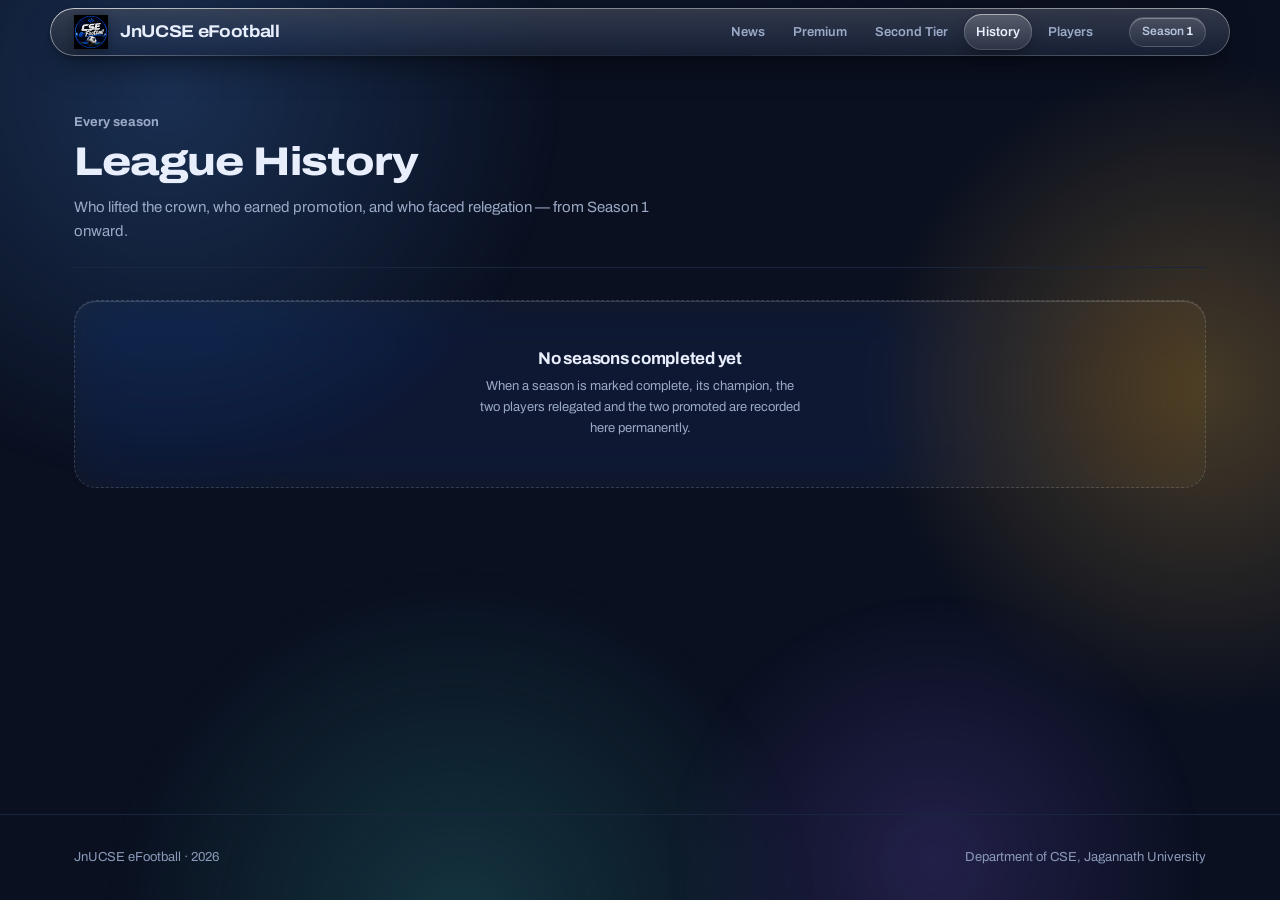
==== commit 68c3cc46: "Move players to one Players page; add search to Upcoming, Recent, Players - New Players page (player" ====
--- a/history.html
+++ b/history.html
@@ -48,6 +48,7 @@
       <a href="premium.html">Premium</a>
       <a href="second-tier.html">Second Tier</a>
       <a href="history.html" aria-current="page">History</a>
+      <a href="players.html">Players</a>
     </nav>
 
     <span class="season-chip" id="season-chip">&nbsp;</span>
--- a/css/base.css
+++ b/css/base.css
@@ -63,6 +63,8 @@
   cursor: pointer;
 }
 
+[hidden] { display: none !important; }
+
 img { max-width: 100%; display: block; }
 
 ul, ol { margin: 0; padding: 0; list-style: none; }
--- a/css/components.css
+++ b/css/components.css
@@ -264,6 +264,75 @@
   background: transparent;
   border: 1px dashed var(--line);
 }
+
+/* Infinite-scroll footer: the button is the scroll trigger and the
+   fallback; the status line says how far through the list you are. */
+.feed-more {
+  display: block;
+  margin: var(--s-4) auto 0;
+  padding: var(--s-2) var(--s-5);
+  border: 1px solid var(--line);
+  border-radius: 99px;
+  background: var(--surface);
+  color: var(--ink-dim);
+  font-size: var(--t-sm);
+  font-weight: 600;
+}
+.feed-more:hover { color: var(--ink); border-color: var(--accent-dim, var(--line)); }
+.feed-status {
+  margin: var(--s-3) auto 0;
+  text-align: center;
+  color: var(--faint);
+  font-size: var(--t-xs);
+}
+.feed-status:empty { display: none; }
+
+/* ---- Search ------------------------------------------------------------- */
+
+.search {
+  position: relative;
+  display: flex;
+  align-items: center;
+  gap: var(--s-2);
+  margin-bottom: var(--s-4);
+  padding: 0 var(--s-2) 0 var(--s-4);
+  min-height: 48px;
+  background: var(--surface);
+  border: 1px solid var(--line);
+  border-radius: 99px;
+  transition: border-color var(--fast) var(--ease), box-shadow var(--fast) var(--ease);
+}
+.search:focus-within {
+  border-color: var(--accent, var(--premium));
+  box-shadow: 0 0 0 3px color-mix(in srgb, var(--accent, var(--premium)) 25%, transparent);
+}
+.search-icon { flex: none; color: var(--muted); }
+.search-input {
+  flex: 1;
+  min-width: 0;
+  height: 46px;
+  padding: 0;
+  border: 0;
+  outline: 0;
+  background: transparent;
+  color: var(--ink);
+  font: inherit;
+  font-size: 1rem;           /* 16px: iOS Safari zooms the page on smaller inputs */
+}
+.search-input::placeholder { color: var(--faint); }
+.search-input::-webkit-search-cancel-button,
+.search-input::-webkit-search-decoration { -webkit-appearance: none; appearance: none; }
+.search-reset {
+  flex: none;
+  min-height: 36px;
+  padding: 0 var(--s-4);
+  border-radius: 99px;
+  background: var(--surface-3);
+  color: var(--ink);
+  font-size: var(--t-sm);
+  font-weight: 700;
+}
+.search-reset:hover { background: var(--faint); }
 
 /* ---- Accordion cards (news + players) ---------------------------------- */
 
@@ -400,6 +469,62 @@
 .honour.title { background: var(--premium-wash); color: var(--premium); }
 .honour.up    { background: var(--second-wash);  color: var(--second); }
 .honour.down  { background: var(--loss-wash);    color: var(--loss); }
+
+/* ---- Players page: career card ----------------------------------------- */
+
+.player-head { display: flex; align-items: center; gap: var(--s-4); }
+.player-head .avatar { width: 44px; height: 44px; }
+
+.career {
+  display: grid;
+  grid-template-columns: minmax(180px, 260px) 1fr;
+  gap: var(--s-5);
+  align-items: start;
+}
+.career-main { min-width: 0; }
+.career .player-stats { margin-top: 0; grid-template-columns: repeat(auto-fit, minmax(84px, 1fr)); }
+.career .meta-line .k { width: 150px; }
+.career .rec { display: block; }
+.career .rec b { color: var(--ink); font-weight: 700; }
+.career .rec small { display: block; margin-top: 2px; color: var(--faint); font-size: var(--t-xs); }
+
+/* The photo. aspect-ratio reserves its space so opening the card never jumps. */
+.portrait {
+  position: relative;
+  aspect-ratio: 4 / 5;
+  width: 100%;
+  overflow: hidden;
+  border-radius: var(--r-lg);
+  background: linear-gradient(160deg, var(--surface-3), var(--surface-2));
+}
+.portrait img { width: 100%; height: 100%; object-fit: cover; }
+.portrait-fallback {
+  position: absolute; inset: 0;
+  display: grid; place-items: center;
+  color: var(--muted);
+  font-size: 4rem;
+  font-weight: 800;
+  font-variation-settings: "wdth" 118;
+}
+
+/* Trophy stars */
+.star { width: 18px; height: 18px; flex: none; }
+.star--premium { fill: var(--premium); }
+.star--second  { fill: var(--second); }
+.head-stars { display: inline-flex; align-items: center; gap: 2px; flex: none; }
+.head-stars .more { margin-left: 2px; color: var(--muted); font-size: var(--t-xs); font-weight: 700; }
+.trophies { display: flex; flex-wrap: wrap; gap: var(--s-2); }
+.trophy {
+  display: inline-flex; align-items: center; gap: var(--s-2);
+  padding: var(--s-1) var(--s-3) var(--s-1) var(--s-2);
+  border-radius: 99px;
+  font-size: var(--t-xs);
+  color: var(--ink-dim);
+}
+.trophy b { display: block; color: var(--ink); font-size: var(--t-sm); line-height: 1.2; }
+.trophy .star { width: 22px; height: 22px; }
+.trophy--premium { background: var(--premium-wash); }
+.trophy--second  { background: var(--second-wash); }
 
 /* ---- Hall of fame ------------------------------------------------------ */
 
@@ -573,7 +698,14 @@
 
   .movement { grid-template-columns: 1fr; }
   .meta-line { flex-direction: column; gap: var(--s-1); }
-  .meta-line .k { width: auto; }
+  .meta-line .k, .career .meta-line .k { width: auto; }
+  .career { grid-template-columns: 1fr; gap: var(--s-4); }
+  .career .player-stats { grid-template-columns: repeat(5, 1fr); gap: 6px; }
+  .career .stat-box { padding: var(--s-3) 2px; }
+  .career .stat-box .v { font-size: var(--t-md); }
+  .career .stat-box .k { font-size: 11px; }
+  .portrait { max-width: 300px; margin: 0 auto; }
+  .player-head { gap: var(--s-3); }
   .setup { padding: var(--s-5) var(--s-4); }
   .table-key { gap: var(--s-3); }
 
--- a/css/glass.css
+++ b/css/glass.css
@@ -167,6 +167,51 @@
 }
 .match:hover { border-color: rgba(255,255,255,.2); background: rgba(255,255,255,.07); }
 
+.feed-more {
+  border-color: var(--glass-line);
+  background: linear-gradient(180deg, rgba(255,255,255,.16), rgba(255,255,255,.05)), rgba(14,22,40,.5);
+  -webkit-backdrop-filter: var(--glass-bf-bar);
+  backdrop-filter: var(--glass-bf-bar);
+  box-shadow: inset 0 1px 0 var(--glass-top), 0 6px 18px -8px rgba(0,0,0,.5);
+  transition: transform var(--mid) var(--spring), color var(--fast) var(--ease);
+}
+.feed-more:active { transform: scale(.95); }
+
+/* ---- Search field: a glass pill ----------------------------------------- */
+
+.search {
+  border-color: transparent;
+  background: var(--glass-bg-bar);
+  -webkit-backdrop-filter: var(--glass-bf-bar);
+  backdrop-filter: var(--glass-bf-bar);
+  box-shadow: var(--glass-shadow), inset 0 0 0 1px var(--glass-line), inset 0 1px 0 var(--glass-top);
+}
+.search:focus-within {
+  box-shadow: var(--glass-shadow), inset 0 0 0 1px var(--accent, var(--premium)),
+              0 0 0 3px color-mix(in srgb, var(--accent, var(--premium)) 25%, transparent);
+}
+.search-reset {
+  background: linear-gradient(180deg, rgba(255,255,255,.22), rgba(255,255,255,.08));
+  box-shadow: inset 0 1px 0 rgba(255,255,255,.4);
+  transition: transform var(--mid) var(--spring);
+}
+.search-reset:hover { background: linear-gradient(180deg, rgba(255,255,255,.28), rgba(255,255,255,.12)); }
+.search-reset:active { transform: scale(.94); }
+
+/* Player photo and trophy stars */
+.portrait {
+  box-shadow: 0 10px 28px -10px rgba(0,0,0,.6), inset 0 0 0 1px rgba(255,255,255,.14);
+}
+.portrait::after {
+  content: ""; position: absolute; inset: 0; pointer-events: none;
+  background: linear-gradient(180deg, rgba(255,255,255,.16), transparent 28%);
+}
+.star--premium { filter: drop-shadow(0 0 6px rgba(242,179,61,.55)); }
+.star--second  { filter: drop-shadow(0 0 6px rgba(63,200,190,.5)); }
+.trophy {
+  box-shadow: inset 0 1px 0 rgba(255,255,255,.2), inset 0 0 0 1px rgba(255,255,255,.08);
+}
+
 /* ---- Banners and empty states: glass, but keep the semantic border ------ */
 
 .banner, .empty {
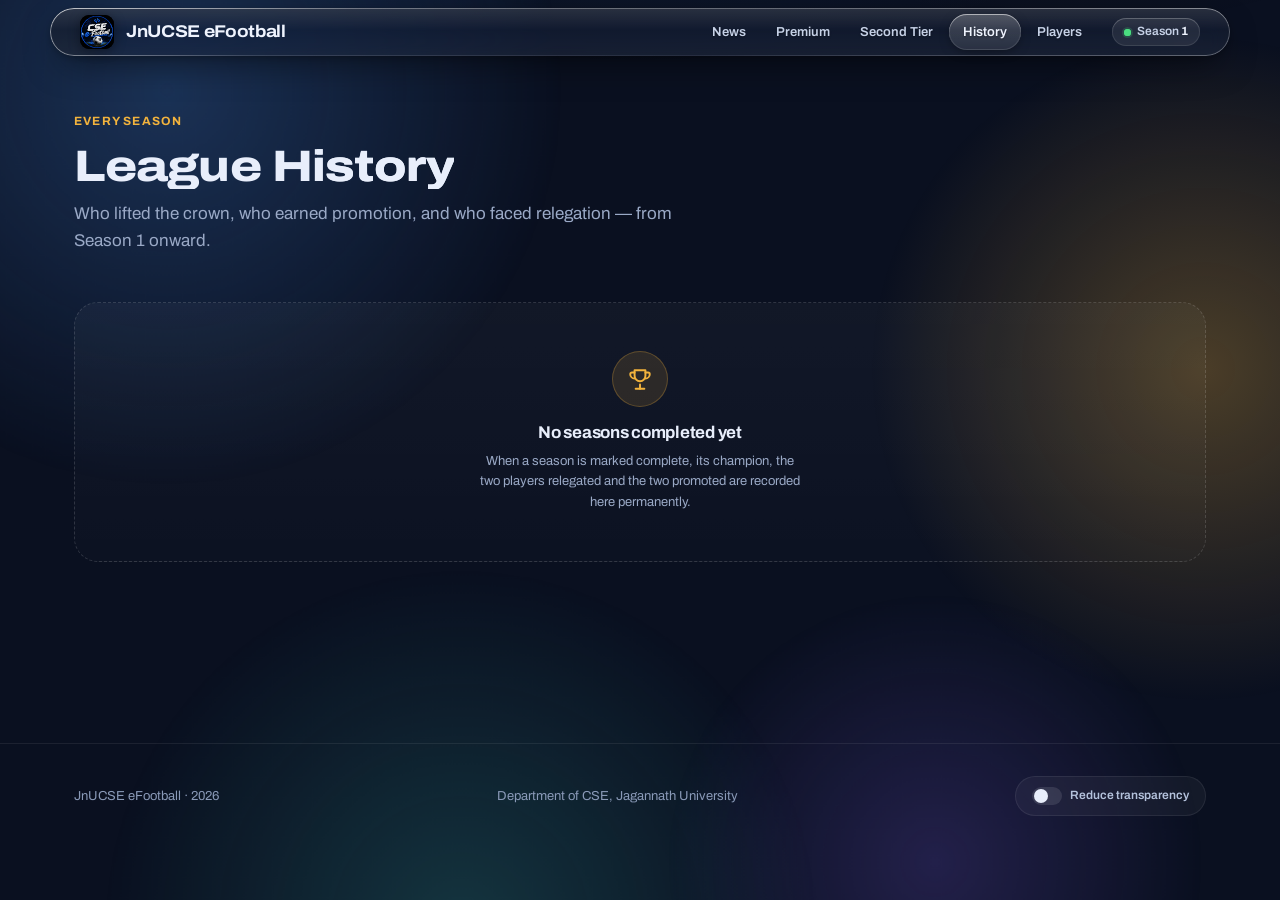
==== commit a0ce6513: "Redesign: proper Liquid Glass layers, motion system, mobile polish - Glass only on the floating cont" ====
--- a/history.html
+++ b/history.html
@@ -2,13 +2,35 @@
 <html lang="en">
 <head>
 <meta charset="utf-8">
-<meta name="viewport" content="width=device-width, initial-scale=1">
+<meta name="viewport" content="width=device-width, initial-scale=1, viewport-fit=cover">
 <title>League History</title>
 <meta name="description" content="Champions, promotions and relegations from every completed season.">
 <meta name="theme-color" content="#0A1020">
+<meta name="color-scheme" content="dark">
+<!-- Page-to-page transitions. Inline, not in animations.css: Chromium decides
+     whether the arriving page opts in before external stylesheets apply. -->
+<style>@media (prefers-reduced-motion: no-preference) { @view-transition { navigation: auto; } }</style>
 <link rel="icon" href="assets/logo.svg" type="image/svg+xml">
+<script>
+  /* Runs before the first paint: keeps the drifting background continuous
+     between pages and applies the transparency preference without a flash.
+     See docs/07-LIQUID-GLASS.md. */
+  (function () {
+    var d = document.documentElement;
+    /* Arriving through a view transition: the title is already morphing. */
+    addEventListener("pagereveal", function (e) { if (e.viewTransition) d.classList.add("vt-in"); });
+    try {
+      d.style.setProperty("--ambient-t", "-" + (Date.now() / 1000 % 600).toFixed(2) + "s");
+      var p = localStorage.getItem("jnucse:transparency");
+      if (p === "reduced" || (p !== "full" && matchMedia("(prefers-reduced-transparency: reduce)").matches)) {
+        d.dataset.transparency = "reduced";
+      }
+    } catch (e) {}
+  })();
+</script>
 <link rel="preconnect" href="https://fonts.googleapis.com">
 <link rel="preconnect" href="https://fonts.gstatic.com" crossorigin>
+<link rel="stylesheet" href="https://fonts.googleapis.com/css2?family=Archivo:ital,wdth,wght@0,62..125,400..800;1,62..125,400..700&display=swap">
 <link rel="stylesheet" href="css/tokens.css">
 <link rel="stylesheet" href="css/base.css">
 <link rel="stylesheet" href="css/layout.css">
@@ -18,16 +40,8 @@
 </head>
 <body data-page="history">
 
-<!-- Liquid glass: colour for the glass to bend, and the refraction filter
-     used by the bars in Chromium (see css/glass.css). -->
+<!-- Backdrop for the glass to bend (see css/glass.css). -->
 <div class="ambient" aria-hidden="true"><i></i><i></i><i></i><i></i></div>
-<svg width="0" height="0" style="position:absolute" aria-hidden="true" focusable="false">
-  <filter id="lg-refract" x="0" y="0" width="100%" height="100%" color-interpolation-filters="sRGB">
-    <feTurbulence type="fractalNoise" baseFrequency="0.006 0.014" numOctaves="2" seed="7" result="noise"/>
-    <feGaussianBlur in="noise" stdDeviation="3" result="map"/>
-    <feDisplacementMap in="SourceGraphic" in2="map" scale="22" xChannelSelector="R" yChannelSelector="G"/>
-  </filter>
-</svg>
 
 <header class="site-header">
   <div class="shell">
@@ -44,11 +58,11 @@
     </a>
 
     <nav class="main-nav" aria-label="Main">
-      <a href="index.html">News</a>
-      <a href="premium.html">Premium</a>
-      <a href="second-tier.html">Second Tier</a>
-      <a href="history.html" aria-current="page">History</a>
-      <a href="players.html">Players</a>
+      <a href="index.html"><svg class="nav-ico" viewBox="0 0 24 24" aria-hidden="true" focusable="false"><path d="M4 4.75h12.5a1 1 0 0 1 1 1V18a1.75 1.75 0 0 0 1.75 1.75H6.25A2.25 2.25 0 0 1 4 17.5Z"/><path d="M17.5 8.5h2.25a.75.75 0 0 1 .75.75V18a1.75 1.75 0 0 1-3 1.2"/><path d="M7.5 8.5h6M7.5 12h6M7.5 15.5h3.5"/></svg><span class="nav-label">News</span></a>
+      <a href="premium.html"><svg class="nav-ico" viewBox="0 0 24 24" aria-hidden="true" focusable="false"><path d="M4 8.2 8.3 12 12 5.5l3.7 6.5L20 8.2l-1.4 9.3H5.4Z"/><path d="M5.5 20.25h13"/></svg><span class="nav-label">Premium</span></a>
+      <a href="second-tier.html"><svg class="nav-ico" viewBox="0 0 24 24" aria-hidden="true" focusable="false"><path d="M3.75 20.25h4.5v-4.5h4.5v-4.5h4.5V6.75h3.5"/><path d="M5.25 11.25 10.5 6"/><path d="M7.25 6h3.25v3.25"/></svg><span class="nav-label">Second Tier</span></a>
+      <a href="history.html" aria-current="page"><span class="nav-lens" aria-hidden="true"></span><svg class="nav-ico" viewBox="0 0 24 24" aria-hidden="true" focusable="false"><path d="M3.75 12a8.25 8.25 0 1 0 2.42-5.83L3.75 8.6"/><path d="M3.75 4.5v4.1h4.1"/><path d="M12 7.75V12l2.75 1.75"/></svg><span class="nav-label">History</span></a>
+      <a href="players.html"><svg class="nav-ico" viewBox="0 0 24 24" aria-hidden="true" focusable="false"><circle cx="9" cy="8.25" r="3.25"/><path d="M3.25 19.5a5.75 5.75 0 0 1 11.5 0"/><path d="M15.25 5.2a3.25 3.25 0 0 1 0 6.1"/><path d="M17.5 14.2a5.75 5.75 0 0 1 3.25 5.3"/></svg><span class="nav-label">Players</span></a>
     </nav>
 
     <span class="season-chip" id="season-chip">&nbsp;</span>
@@ -61,7 +75,7 @@
 
     <div class="page-head">
       <span class="kicker">Every season</span>
-      <h1 class="display">League History</h1>
+      <h1 class="display" tabindex="-1">League History</h1>
       <p class="sub">Who lifted the crown, who earned promotion, and who faced relegation — from Season 1 onward.</p>
     </div>
 
--- a/css/tokens.css
+++ b/css/tokens.css
@@ -3,10 +3,17 @@
    =========================================================================
    The whole visual system in one place. Change a value here and it changes
    everywhere. Nothing in this file knows about the tournament.
+
+   Two layers, following Apple's Liquid Glass model:
+     content layer  cards, tables, rows, fields. Solid fills (--card-*).
+     control layer  the floating bars and buttons. Liquid glass (--glass-*).
+   Glass never sits on glass, and content is never glass.
    ========================================================================= */
 
 :root {
-  /* ---- Surfaces: a floodlit-night navy, not a grey black --------------- */
+  color-scheme: dark;
+
+  /* ---- Backdrop: a floodlit-night navy, not a grey black --------------- */
   --bg:          #0A1020;
   --bg-deep:     #060B16;
   --surface:     #141F35;
@@ -14,6 +21,18 @@
   --surface-3:   #243354;
   --line:        #23324F;
   --line-soft:   #1A263D;
+
+  /* ---- Content layer --------------------------------------------------- */
+  --card:        #111A2D;
+  --card-top:    #17223A;
+  --card-bg:     linear-gradient(180deg, var(--card-top), var(--card) 140px);
+  --card-line:   rgba(255,255,255,.075);
+  --card-line-hi:rgba(255,255,255,.15);
+  --card-shadow: inset 0 1px 0 rgba(255,255,255,.05), 0 14px 34px -22px rgba(0,0,0,.85);
+  --card-shadow-hi: inset 0 1px 0 rgba(255,255,255,.07), 0 22px 48px -24px rgba(0,0,0,.9);
+  --fill-1:      rgba(255,255,255,.045);
+  --fill-2:      rgba(255,255,255,.075);
+  --fill-3:      rgba(255,255,255,.11);
 
   /* ---- Text ------------------------------------------------------------ */
   --ink:         #E8EEFB;
@@ -51,7 +70,7 @@
   --t-md:   1.0625rem;
   --t-lg:   1.375rem;
   --t-xl:   1.875rem;
-  --t-2xl:  2.5rem;
+  --t-2xl:  2.75rem;
   --t-3xl:  3.5rem;
 
   /* ---- Space ----------------------------------------------------------- */
@@ -64,43 +83,93 @@
   --s-7: 3rem;
   --s-8: 4.5rem;
 
-  /* ---- Shape ----------------------------------------------------------- */
-  --r-sm: 6px;
-  --r:    10px;
-  --r-lg: 16px;
-  --r-xl: 22px;
+  /* ---- Shape. Capsules for controls; nested corners are concentric:
+          inner radius = outer radius - inset. ---------------------------- */
+  --r-sm:   8px;
+  --r:      12px;
+  --r-lg:   18px;
+  --r-xl:   24px;
+  --r-pill: 999px;
 
-  /* ---- Depth. Dark UI reads depth through light, not shadow. ----------- */
+  /* ---- Depth (legacy names, still used by a few components) ------------ */
   --lift-1: 0 1px 0 rgba(255,255,255,.04) inset, 0 1px 3px rgba(0,0,0,.4);
   --lift-2: 0 1px 0 rgba(255,255,255,.05) inset, 0 8px 28px rgba(0,0,0,.45);
   --lift-3: 0 1px 0 rgba(255,255,255,.06) inset, 0 20px 50px rgba(0,0,0,.55);
 
-  /* ---- Liquid glass. Used by css/glass.css. ---------------------------- */
-  --glass-bg:
-    linear-gradient(145deg, rgba(255,255,255,.12) 0%, rgba(255,255,255,.035) 45%, rgba(255,255,255,.07) 100%),
-    rgba(20, 31, 53, .64);
-  --glass-bg-bar:
-    linear-gradient(180deg, rgba(255,255,255,.16) 0%, rgba(255,255,255,.05) 100%),
-    rgba(14, 22, 40, .62);
-  --glass-bg-lite:
-    linear-gradient(145deg, rgba(255,255,255,.075), rgba(255,255,255,.02)),
-    rgba(20, 31, 53, .46);
-  --glass-bf:      blur(22px) saturate(175%);
-  --glass-bf-bar:  blur(16px) saturate(190%);
-  --glass-line:    rgba(255,255,255,.14);
-  --glass-top:     rgba(255,255,255,.36);
-  --glass-shadow:  0 14px 34px -10px rgba(0,0,0,.55), 0 2px 6px rgba(0,0,0,.22);
+  /* ---- Liquid glass: the regular variant. Used by css/glass.css only.
+          Light blur plus edge refraction; heavy blur is the old material.
+          The navy tint is what keeps labels legible over bright banners. -- */
+  --glass-tint:   rgba(12, 19, 36, .66);
+  --glass-sheen:  linear-gradient(180deg, rgba(255,255,255,.13) 0%, rgba(255,255,255,.035) 46%, rgba(255,255,255,.06) 100%);
+  --glass-bg:     var(--glass-sheen), var(--glass-tint);
+  --glass-filter: blur(10px) saturate(175%);
+  --glass-rim:    linear-gradient(155deg, rgba(255,255,255,.62), rgba(255,255,255,.10) 24%,
+                                  rgba(255,255,255,.03) 58%, rgba(255,255,255,.30));
+  --glass-shadow: 0 14px 36px -12px rgba(0,0,0,.66), 0 2px 8px -2px rgba(0,0,0,.36);
+  --glass-inner:  inset 0 1px 0 rgba(255,255,255,.26), inset 0 -1px 1px rgba(255,255,255,.05);
+  --lens-fill:    linear-gradient(180deg, rgba(255,255,255,.22), rgba(255,255,255,.085));
+  --lens-edge:    inset 0 1px 0 rgba(255,255,255,.5), inset 0 -1px 0 rgba(255,255,255,.06),
+                  inset 0 0 0 1px rgba(255,255,255,.08), 0 3px 12px -3px rgba(0,0,0,.5);
+  --on-glass:     #EEF3FD;
+  --on-glass-dim: #C6D1E6;
 
-  /* ---- Motion ---------------------------------------------------------- */
-  --spring:   cubic-bezier(.34, 1.4, .64, 1);
-  --ease:     cubic-bezier(.25, .8, .35, 1);
-  --ease-out: cubic-bezier(.16, 1, .3, 1);
-  --fast: 160ms;
-  --mid:  300ms;
-  --slow: 560ms;
+  /* ---- Motion ----------------------------------------------------------
+     Springs are sampled from a damped oscillator into linear() below.
+     These cubic-bezier values are the fallback for older browsers. ------ */
+  --dur-instant: 100ms;
+  --dur-fast:    180ms;
+  --dur-base:    280ms;
+  --dur-slow:    440ms;
+  --dur-xslow:   680ms;
 
-  --shell: 1180px;
-  --header-h: 64px;
+  --ease-out:    cubic-bezier(.16, 1, .3, 1);
+  --ease-in-out: cubic-bezier(.65, 0, .35, 1);
+  --ease-in:     cubic-bezier(.55, 0, 1, .45);
+
+  --spring-snappy: cubic-bezier(.3, 1.25, .5, 1);
+  --spring-liquid: cubic-bezier(.34, 1.45, .55, 1);
+  --spring-gentle: cubic-bezier(.22, 1, .36, 1);
+  --spring-bouncy: cubic-bezier(.34, 1.8, .5, 1);
+
+  /* Legacy aliases kept for older rules. */
+  --ease:   cubic-bezier(.25, .8, .35, 1);
+  --spring: var(--spring-liquid);
+  --fast:   var(--dur-fast);
+  --mid:    var(--dur-base);
+  --slow:   var(--dur-xslow);
+
+  /* ---- Layering ------------------------------------------------------- */
+  --z-ambient: 0;
+  --z-content: 1;
+  --z-edge:    40;
+  --z-sticky:  45;                    /* the sticky tabs float above the edge effect */
+  --z-header:  50;
+  --z-fab:     55;
+  --z-nav:     60;
+
+  /* ---- Layout --------------------------------------------------------- */
+  --shell:     1180px;
+  --gutter:    var(--s-5);
+  --header-h:  64px;
+  --bar-inset: 8px;                   /* gap between the screen edge and a floating bar */
+  --safe-t:    env(safe-area-inset-top, 0px);
+  --safe-b:    env(safe-area-inset-bottom, 0px);
+  --safe-l:    env(safe-area-inset-left, 0px);
+  --safe-r:    env(safe-area-inset-right, 0px);
+  --sticky-top: calc(var(--header-h) + var(--safe-t));
+  --tabbar-space: 0px;                /* room kept free for the mobile tab bar */
+}
+
+/* Physical springs where the browser supports linear() easing.
+   snappy: k420 c32, 2% overshoot · liquid: k320 c20, 12% · gentle: k180 c26, none
+   bouncy: k260 c15, 19%. Generated, not hand-tuned. */
+@supports (transition-timing-function: linear(0, 1)) {
+  :root {
+    --spring-snappy: linear(0, 0.0202, 0.0723, 0.1452, 0.2303, 0.3208, 0.4118, 0.4996, 0.5818, 0.6568, 0.7238, 0.7824, 0.8328, 0.8754, 0.9107, 0.9395, 0.9624, 0.9803, 0.994, 1.0039, 1.011, 1.0156, 1.0183, 1.0195, 1.0197, 1.019, 1.0178, 1.0163, 1.0146, 1.0128, 1.011, 1.0093, 1.0077, 1.0063, 1.005, 1.0039, 1.003, 1.0022, 1.0015, 1.001, 1);
+    --spring-liquid: linear(0, 0.042, 0.1479, 0.2907, 0.4484, 0.6039, 0.7457, 0.8664, 0.9626, 1.0338, 1.0815, 1.1089, 1.1197, 1.1178, 1.1071, 1.091, 1.0724, 1.0534, 1.0357, 1.0203, 1.0078, 0.9983, 0.9917, 0.9877, 0.9858, 0.9856, 0.9866, 0.9884, 0.9906, 0.9929, 0.9951, 0.997, 0.9986, 0.9999, 1.0008, 1.0014, 1.0017, 1.0017, 1.0017, 1.0015, 1);
+    --spring-gentle: linear(0, 0.0184, 0.0646, 0.1279, 0.2006, 0.277, 0.3534, 0.427, 0.4963, 0.5603, 0.6184, 0.6707, 0.7172, 0.7583, 0.7942, 0.8254, 0.8525, 0.8758, 0.8957, 0.9127, 0.9271, 0.9394, 0.9497, 0.9583, 0.9656, 0.9717, 0.9767, 0.9809, 0.9844, 0.9873, 0.9897, 0.9916, 0.9932, 0.9946, 0.9956, 0.9965, 0.9972, 0.9978, 0.9982, 0.9986, 1);
+    --spring-bouncy: linear(0, 0.0459, 0.1636, 0.3242, 0.5027, 0.6789, 0.8378, 0.9701, 1.071, 1.1398, 1.1786, 1.1918, 1.1848, 1.1635, 1.1333, 1.0992, 1.0652, 1.0342, 1.0082, 0.9882, 0.9743, 0.9663, 0.9633, 0.9642, 0.9681, 0.9737, 0.9802, 0.9868, 0.9928, 0.9979, 1.0019, 1.0047, 1.0064, 1.007, 1.0069, 1.0062, 1.0052, 1.0039, 1.0027, 1.0015, 1);
+  }
 }
 
 /* A tier sets --accent once, and every child component inherits it.
@@ -115,3 +184,14 @@
   --accent-dim: var(--second-dim);
   --accent-wash: var(--second-wash);
 }
+
+/* The page tint: gold everywhere except the Second Tier pages. Set on body
+   so it resolves after data-tier has set --accent. */
+body { --tint: var(--accent, var(--premium)); }
+
+@media (max-width: 760px) {
+  :root {
+    --gutter: var(--s-4);
+    --tabbar-space: calc(78px + var(--safe-b));
+  }
+}
--- a/css/base.css
+++ b/css/base.css
@@ -1,12 +1,20 @@
 /* =========================================================================
    BASE  —  reset and typography
+   =========================================================================
+   The Archivo font is loaded by a <link> in each page's <head> (faster than
+   an @import here, which the browser only discovers after this file).
    ========================================================================= */
-
-@import url("https://fonts.googleapis.com/css2?family=Archivo:ital,wdth,wght@0,62..125,400..800;1,62..125,400..700&display=swap");
 
 *, *::before, *::after { box-sizing: border-box; }
 
-html { -webkit-text-size-adjust: 100%; }
+html {
+  -webkit-text-size-adjust: 100%;
+          text-size-adjust: 100%;
+  -webkit-tap-highlight-color: transparent;   /* press states are drawn by the components */
+  /* Keep focused or linked-to items clear of the sticky bars. */
+  scroll-padding-top: calc(var(--sticky-top) + 72px);
+  scroll-padding-bottom: calc(var(--tabbar-space) + 16px);
+}
 
 body {
   margin: 0;
@@ -17,8 +25,10 @@
   line-height: 1.6;
   font-weight: 400;
   -webkit-font-smoothing: antialiased;
+  -moz-osx-font-smoothing: grayscale;
   text-rendering: optimizeLegibility;
   overflow-x: hidden;
+  overflow-x: clip;
 }
 
 /* The floodlight: one soft pool of light behind the header, fixed so the
@@ -63,9 +73,13 @@
   cursor: pointer;
 }
 
+/* No 300 ms double-tap-to-zoom wait on anything you can press. */
+a, button, input, [role="tab"], summary { touch-action: manipulation; }
+
 [hidden] { display: none !important; }
 
 img { max-width: 100%; display: block; }
+svg { flex: none; }
 
 ul, ol { margin: 0; padding: 0; list-style: none; }
 
@@ -73,21 +87,24 @@
 .num { font-variant-numeric: tabular-nums; }
 
 :focus-visible {
-  outline: 2px solid var(--accent, var(--premium));
+  outline: 2px solid var(--tint, var(--premium));
   outline-offset: 3px;
   border-radius: var(--r-sm);
 }
+/* A heading focused by script (back to top) needs no ring. */
+h1[tabindex="-1"]:focus { outline: none; }
 
 ::selection { background: var(--premium); color: var(--bg-deep); }
 
 ::-webkit-scrollbar { height: 10px; width: 10px; }
-::-webkit-scrollbar-track { background: var(--bg-deep); }
+::-webkit-scrollbar-track { background: transparent; }
 ::-webkit-scrollbar-thumb {
-  background: var(--surface-3);
+  background: rgba(255,255,255,.16);
   border-radius: 99px;
-  border: 3px solid var(--bg-deep);
+  border: 3px solid transparent;
+  background-clip: padding-box;
 }
-::-webkit-scrollbar-thumb:hover { background: var(--faint); }
+::-webkit-scrollbar-thumb:hover { background-color: rgba(255,255,255,.28); }
 
 .visually-hidden {
   position: absolute; width: 1px; height: 1px;
--- a/css/layout.css
+++ b/css/layout.css
@@ -1,40 +1,68 @@
 /* =========================================================================
-   LAYOUT  —  shell, header, navigation, footer
+   LAYOUT  —  shell, header, navigation, page head, footer
+   =========================================================================
+   Geometry only. The glass these bars are made of lives in css/glass.css.
    ========================================================================= */
 
+/* No z-index here on purpose: the shell must not form a stacking context,
+   so the sticky tabs inside it can float above the scroll edge effect. It
+   still paints above the fixed backdrop, which comes first in the page. */
 .shell {
   position: relative;
-  z-index: 1;
   width: 100%;
   max-width: var(--shell);
   margin: 0 auto;
-  padding: 0 var(--s-5);
-}
-
-/* Footer stays at the bottom on short pages. */
-body { display: flex; flex-direction: column; min-height: 100vh; }
+  padding: 0 max(var(--gutter), var(--safe-r)) 0 max(var(--gutter), var(--safe-l));
+}
+
+/* Footer stays at the bottom on short pages. dvh tracks the mobile
+   browser's collapsing toolbars; vh is the fallback. */
+body { display: flex; flex-direction: column; min-height: 100vh; min-height: 100dvh; }
 main { flex: 1 0 auto; padding-bottom: var(--s-8); }
 .site-footer { flex: none; margin-top: auto; }
 
-/* ---- Header ------------------------------------------------------------ */
+/* ---- Header: a floating capsule ----------------------------------------
+   The header box is transparent and full width; the capsule is drawn by
+   its ::before / ::after in glass.css. Nothing here may create a containing
+   block (no transform, filter, backdrop-filter, contain or opacity
+   animation on .site-header): the mobile tab bar inside it is
+   position: fixed and must stay pinned to the screen, not to the header. */
 
 .site-header {
   position: sticky;
   top: 0;
-  z-index: 50;
-  height: var(--header-h);
+  z-index: var(--z-header);
+  height: var(--sticky-top);
+  padding-top: var(--safe-t);
   display: flex;
   align-items: center;
-  background: rgba(10, 16, 32, .72);
-  backdrop-filter: blur(16px) saturate(140%);
-  -webkit-backdrop-filter: blur(16px) saturate(140%);
-  border-bottom: 1px solid var(--line-soft);
+}
+
+/* The capsule's shape, with a plain fill. glass.css turns it into glass. */
+.site-header::before,
+.site-header::after {
+  content: "";
+  position: absolute;
+  top: calc(var(--safe-t) + var(--bar-inset));
+  bottom: var(--bar-inset);
+  left:  max(12px, calc(50% - var(--shell) / 2), calc(var(--safe-l) + 8px));
+  right: max(12px, calc(50% - var(--shell) / 2), calc(var(--safe-r) + 8px));
+  border-radius: var(--r-pill);
+  pointer-events: none;
+  transition: box-shadow var(--dur-slow) var(--ease-out);
+}
+.site-header::before {
+  z-index: -1;
+  background: var(--surface-2);
+  box-shadow: 0 12px 32px -12px rgba(0,0,0,.65);
 }
 
 .site-header .shell {
   display: flex;
   align-items: center;
-  gap: var(--s-5);
+  gap: var(--s-4);
+  height: 100%;
+  padding-inline: max(calc(var(--gutter) + 6px), var(--safe-l));
 }
 
 .brand {
@@ -42,9 +70,11 @@
   align-items: center;
   gap: var(--s-3);
   flex: none;
-  color: var(--ink);
-}
-.brand img, .brand svg { width: 34px; height: 34px; flex: none; }
+  min-height: 44px;
+  color: var(--on-glass);
+  transition: opacity var(--dur-base) var(--ease-out), transform var(--dur-base) var(--ease-out);
+}
+.brand img, .brand svg { width: 34px; height: 34px; flex: none; border-radius: 9px; }
 .brand-name {
   font-variation-settings: "wdth" 112;
   font-weight: 700;
@@ -53,76 +83,232 @@
   white-space: nowrap;
 }
 
-.main-nav { display: flex; gap: var(--s-1); margin-left: auto; }
+/* ---- Navigation (desktop: pills inside the header capsule) ------------- */
+
+.main-nav {
+  display: flex;
+  align-items: center;
+  gap: 2px;
+  margin-left: auto;
+}
 
 .main-nav a {
   position: relative;
-  display: block;
-  padding: var(--s-2) var(--s-3);
-  border-radius: var(--r-sm);
-  color: var(--muted);
+  isolation: isolate;
+  display: inline-flex;
+  align-items: center;
+  justify-content: center;
+  gap: 6px;
+  height: 36px;
+  padding: 0 14px;
+  border-radius: var(--r-pill);
+  color: var(--on-glass-dim);
   font-size: var(--t-sm);
   font-weight: 600;
   white-space: nowrap;
-  transition: color var(--fast) var(--ease), background var(--fast) var(--ease);
-}
-.main-nav a:hover { color: var(--ink); background: rgba(255,255,255,.05); }
-.main-nav a[aria-current="page"] { color: var(--ink); }
-.main-nav a[aria-current="page"]::after {
-  content: "";
+  text-shadow: 0 1px 2px rgba(0,0,0,.35);
+  transition: color var(--dur-fast) var(--ease-out), background-color var(--dur-fast) var(--ease-out),
+              transform var(--dur-slow) var(--spring-snappy);
+}
+.main-nav a:hover { color: var(--on-glass); background-color: rgba(255,255,255,.07); }
+.main-nav a[aria-current="page"] { color: var(--on-glass); }
+.main-nav a[aria-current="page"]:hover { background-color: transparent; }
+
+/* The selection lens. One per page, so it can morph between pages with a
+   cross-document view transition (animations.css). */
+.nav-lens {
   position: absolute;
-  left: var(--s-3); right: var(--s-3); bottom: -1px;
-  height: 2px;
-  border-radius: 2px;
-  background: var(--accent, var(--premium));
-}
+  inset: 0;
+  z-index: -1;
+  border-radius: inherit;
+  pointer-events: none;
+  background: rgba(255,255,255,.1);
+  view-transition-name: nav-lens;
+}
+
+.nav-ico { display: none; width: 24px; height: 24px; fill: none; stroke: currentColor;
+           stroke-width: 1.9; stroke-linecap: round; stroke-linejoin: round; }
+.nav-label { line-height: 1; }
+
+@media (pointer: coarse) {
+  .main-nav a { height: 44px; }
+}
+
+/* ---- Season chip: a label on the glass, not glass of its own ----------- */
 
 .season-chip {
   flex: none;
-  padding: var(--s-1) var(--s-3);
-  border: 1px solid var(--line);
-  border-radius: 99px;
-  background: var(--surface);
+  display: inline-flex;
+  align-items: center;
+  gap: 6px;
+  min-height: 28px;
+  padding: 0 var(--s-3);
+  border-radius: var(--r-pill);
+  color: var(--on-glass-dim);
+  font-size: var(--t-xs);
+  font-weight: 600;
+  white-space: nowrap;
+}
+.season-chip b { color: var(--on-glass); font-weight: 700; }
+
+/* A small live dot while a season is being played. */
+.live-dot {
+  position: relative;
+  width: 7px; height: 7px;
+  border-radius: 50%;
+  background: var(--win);
+  box-shadow: 0 0 0 2px rgba(74,222,128,.18);
+}
+
+/* The page title, shown small in the bar once the large title scrolls
+   away (phones only, like an iOS navigation bar). */
+.bar-title { display: none; }
+
+/* ---- Page head: a large title ------------------------------------------ */
+
+.page-head {
+  padding: var(--s-7) 0 var(--s-5);
+  margin-bottom: var(--s-5);
+}
+.page-head h1 {
+  font-size: clamp(2.1rem, 1.35rem + 3.2vw, var(--t-2xl));
+  view-transition-name: page-title;
+  width: fit-content;
+}
+.page-head .kicker {
+  display: block;
+  margin-bottom: var(--s-3);
+  color: var(--tint);
+  font-size: var(--t-xs);
+  font-weight: 700;
+  letter-spacing: .1em;
+  text-transform: uppercase;
+}
+.page-head .sub {
+  max-width: 60ch;
+  margin-top: var(--s-3);
+  color: var(--muted);
+  font-size: var(--t-md);
+  line-height: 1.55;
+}
+
+/* ---- Footer ------------------------------------------------------------ */
+
+.site-footer {
+  position: relative;
+  z-index: var(--z-content);
+  border-top: 1px solid var(--card-line);
+  padding: var(--s-6) 0 calc(var(--s-6) + var(--tabbar-space));
+  color: var(--faint);
+  font-size: var(--t-sm);
+}
+.site-footer .shell {
+  display: flex;
+  justify-content: space-between;
+  align-items: center;
+  gap: var(--s-3) var(--s-5);
+  flex-wrap: wrap;
+}
+.site-footer .credits { display: flex; flex-wrap: wrap; gap: var(--s-2) var(--s-5); }
+
+/* In-app transparency switch. Safari has no prefers-reduced-transparency,
+   so iPhone visitors need this to turn the glass solid. */
+.pref-toggle {
+  display: inline-flex;
+  align-items: center;
+  gap: var(--s-2);
+  min-height: 40px;
+  padding: 0 var(--s-4);
+  border: 1px solid var(--card-line);
+  border-radius: var(--r-pill);
+  background: var(--fill-1);
   color: var(--ink-dim);
   font-size: var(--t-xs);
   font-weight: 600;
-  white-space: nowrap;
-}
-.season-chip b { color: var(--ink); font-weight: 700; }
-
-/* ---- Page head --------------------------------------------------------- */
-
-.page-head {
-  padding: var(--s-7) 0 var(--s-5);
-  border-bottom: 1px solid var(--line-soft);
-  margin-bottom: var(--s-6);
-}
-.page-head h1 { font-size: var(--t-2xl); }
-.page-head .kicker {
-  display: block;
-  margin-bottom: var(--s-2);
-  color: var(--accent, var(--muted));
-  font-size: var(--t-sm);
-  font-weight: 700;
-}
-.page-head .sub { color: var(--muted); margin-top: var(--s-3); }
-
-/* ---- Footer ------------------------------------------------------------ */
-
-.site-footer {
+  transition: background-color var(--dur-fast) var(--ease-out), color var(--dur-fast) var(--ease-out),
+              transform var(--dur-slow) var(--spring-snappy);
+}
+.pref-toggle:hover { background: var(--fill-2); color: var(--ink); }
+.pref-toggle:active { transform: scale(.96); }
+.pref-toggle .switch {
   position: relative;
-  z-index: 1;
-  border-top: 1px solid var(--line-soft);
-  padding: var(--s-6) 0;
-  color: var(--faint);
-  font-size: var(--t-sm);
-}
-.site-footer .shell {
-  display: flex;
-  justify-content: space-between;
-  gap: var(--s-4);
-  flex-wrap: wrap;
-}
+  width: 30px; height: 18px;
+  border-radius: 99px;
+  background: var(--fill-3);
+  transition: background-color var(--dur-fast) var(--ease-out);
+}
+.pref-toggle .switch::after {
+  content: "";
+  position: absolute;
+  top: 2px; left: 2px;
+  width: 14px; height: 14px;
+  border-radius: 50%;
+  background: var(--ink);
+  transition: transform var(--dur-slow) var(--spring-snappy);
+}
+.pref-toggle[aria-pressed="true"] .switch { background: var(--win); }
+.pref-toggle[aria-pressed="true"] .switch::after { transform: translateX(12px); }
+
+/* ---- Scroll edge effect -------------------------------------------------
+   Content dissolves softly where it slides under a floating bar, instead
+   of the bars having solid backgrounds. Only shown while content is
+   actually underneath (js/ui/shell.js toggles the classes). */
+
+.edge {
+  position: fixed;
+  left: 0; right: 0;
+  z-index: var(--z-edge);
+  pointer-events: none;
+  opacity: 0;
+  transition: opacity var(--dur-slow) var(--ease-out);
+}
+.edge-top {
+  top: 0;
+  height: var(--sticky-top);
+  background: linear-gradient(180deg, rgba(8,13,26,.78), rgba(8,13,26,.2));
+  -webkit-mask-image: linear-gradient(#000 40%, transparent);
+          mask-image: linear-gradient(#000 40%, transparent);
+}
+.edge-bottom { display: none; }
+html.is-scrolled .edge-top { opacity: 1; }
+/* With sticky tabs, the effect reaches down behind them too. */
+html.has-tabs .edge-top {
+  height: calc(var(--sticky-top) + 66px);
+  -webkit-mask-image: linear-gradient(#000 62%, transparent);
+          mask-image: linear-gradient(#000 62%, transparent);
+}
+
+/* ---- Back to top (desktop) --------------------------------------------- */
+
+.to-top {
+  position: fixed;
+  right: max(24px, calc(var(--safe-r) + 16px));
+  bottom: calc(24px + var(--safe-b));
+  z-index: var(--z-fab);
+  display: grid;
+  place-items: center;
+  width: 52px; height: 52px;
+  border-radius: 50%;
+  background: var(--surface-2);
+  box-shadow: 0 12px 32px -12px rgba(0,0,0,.65);
+  color: var(--on-glass);
+  opacity: 0;
+  visibility: hidden;
+  transform: translateY(14px) scale(.6);
+  transition: opacity var(--dur-base) var(--ease-out),
+              transform var(--dur-slow) var(--spring-liquid),
+              visibility 0s linear var(--dur-base);
+}
+.to-top.is-visible {
+  opacity: 1;
+  visibility: visible;
+  transform: none;
+  transition: opacity var(--dur-base) var(--ease-out),
+              transform var(--dur-xslow) var(--spring-liquid),
+              visibility 0s;
+}
+.to-top svg { width: 22px; height: 22px; fill: none; stroke: currentColor; stroke-width: 2.2;
+              stroke-linecap: round; stroke-linejoin: round; }
 
 /* ---- Grids ------------------------------------------------------------- */
 
@@ -137,56 +323,106 @@
    ========================================================================= */
 
 @media (max-width: 1024px) {
-  :root { --t-2xl: 2.1rem; --t-3xl: 2.75rem; }
+  :root { --t-3xl: 2.75rem; }
 }
 
 @media (max-width: 760px) {
-  :root { --t-2xl: 1.8rem; --t-xl: 1.5rem; }
-
-  .shell { padding: 0 var(--s-4); }
-  .page-head { padding: var(--s-5) 0 var(--s-4); margin-bottom: var(--s-5); }
-
-  /* backdrop-filter makes the header a containing block for fixed children,
-     which would pin the nav inside the header instead of to the screen.
-     The header goes near-solid here and the nav carries the blur instead. */
-  .site-header {
-    backdrop-filter: none;
-    -webkit-backdrop-filter: none;
-    background: var(--bg);
-  }
-
-  /* Navigation moves to the thumb. */
+  :root { --t-xl: 1.5rem; }
+
+  .page-head { padding: var(--s-5) 0 var(--s-4); margin-bottom: var(--s-4); }
+  .page-head .sub { font-size: var(--t-base); }
+
+  .site-header .shell { padding-inline: max(22px, calc(var(--safe-l) + 12px)) max(22px, calc(var(--safe-r) + 12px)); }
+  .site-header::before,
+  .site-header::after {
+    left:  max(10px, calc(var(--safe-l) + 6px));
+    right: max(10px, calc(var(--safe-r) + 6px));
+  }
+  .brand-name { font-size: var(--t-base); }
+  .season-chip { margin-left: auto; }
+
+  /* The collapsed title sits in the middle of the bar. */
+  .bar-title {
+    display: block;
+    position: absolute;
+    left: 50%;
+    top: calc(var(--safe-t) + var(--header-h) / 2);
+    max-width: 46vw;
+    overflow: hidden;
+    text-overflow: ellipsis;
+    white-space: nowrap;
+    color: var(--on-glass);
+    font-weight: 700;
+    font-size: var(--t-base);
+    letter-spacing: -0.01em;
+    pointer-events: none;
+    opacity: 0;
+    transform: translate(-50%, calc(-50% + 8px));
+    transition: opacity var(--dur-base) var(--ease-out), transform var(--dur-slow) var(--spring-gentle);
+  }
+  html.title-collapsed .bar-title { opacity: 1; transform: translate(-50%, -50%); }
+  html.title-collapsed .brand-name { opacity: 0; }
+
+  /* ---- Navigation moves to the thumb: a floating tab bar ---------------- */
   .main-nav {
     position: fixed;
-    left: 0; right: 0; bottom: 0;
-    z-index: 60;
+    z-index: var(--z-nav);
+    left: max(12px, calc(var(--safe-l) + 8px));
+    right: max(12px, calc(var(--safe-r) + 8px));
+    bottom: calc(10px + var(--safe-b));
     margin: 0;
     display: grid;
     grid-auto-flow: column;
     grid-auto-columns: 1fr;
-    gap: 0;
-    padding: var(--s-2) var(--s-2) calc(var(--s-2) + env(safe-area-inset-bottom, 0px));
-    background: rgba(10, 16, 32, .92);
-    backdrop-filter: blur(18px) saturate(140%);
-    -webkit-backdrop-filter: blur(18px) saturate(140%);
-    border-top: 1px solid var(--line);
+    gap: 2px;
+    padding: 6px;
+    border-radius: 34px;
+    background: var(--surface-2);
+    box-shadow: 0 12px 32px -12px rgba(0,0,0,.65);
+    transition: left var(--dur-slow) var(--spring-gentle), right var(--dur-slow) var(--spring-gentle),
+                transform var(--dur-slow) var(--spring-gentle);
   }
   .main-nav a {
-    text-align: center;
-    padding: var(--s-2) var(--s-1);
-    font-size: var(--t-xs);
-  }
-  .main-nav a[aria-current="page"]::after {
-    left: 50%; right: auto; bottom: 2px;
-    width: 18px;
-    transform: translateX(-50%);
-  }
-
-  main { padding-bottom: calc(var(--s-5) + 56px); }
-  .site-footer { padding-bottom: calc(var(--s-5) + 56px); }
-
-  .brand-name { font-size: var(--t-base); }
-  .season-chip { margin-left: auto; }
+    flex-direction: column;
+    gap: 3px;
+    height: 58px;
+    padding: 0 2px;
+    border-radius: 28px;                        /* concentric: 34 - 6 */
+    font-size: 10.5px;
+    font-weight: 600;
+    letter-spacing: .01em;
+    transition: color var(--dur-fast) var(--ease-out), height var(--dur-slow) var(--spring-gentle),
+                transform var(--dur-slow) var(--spring-snappy);
+  }
+  .main-nav a:hover { background-color: transparent; }
+  .main-nav a[aria-current="page"] { color: var(--tint); }
+  .nav-ico { display: block; }
+  .nav-label {
+    max-height: 12px;
+    transition: opacity var(--dur-fast) var(--ease-out), max-height var(--dur-slow) var(--spring-gentle),
+                transform var(--dur-slow) var(--spring-gentle);
+  }
+
+  /* Scrolling down tucks the bar in: labels go, the bar narrows. Scrolling
+     up, reaching the end, or touching it brings everything back. */
+  html.nav-min .main-nav { left: 15%; right: 15%; }
+  html.nav-min .main-nav a { height: 44px; gap: 0; }
+  html.nav-min .nav-label { opacity: 0; max-height: 0; transform: scale(.7); }
+
+  /* While typing, the keyboard needs the room. */
+  body:has(.search-input:focus) .main-nav { transform: translateY(calc(100% + 24px)); }
+
+  .edge-bottom {
+    display: block;
+    bottom: 0;
+    height: calc(var(--tabbar-space) + 18px);
+    background: linear-gradient(0deg, rgba(8,13,26,.8), rgba(8,13,26,.15));
+    -webkit-mask-image: linear-gradient(0deg, #000 45%, transparent);
+            mask-image: linear-gradient(0deg, #000 45%, transparent);
+  }
+  html.has-below .edge-bottom { opacity: 1; }
+
+  .to-top { display: none; }
 }
 
 @media (max-width: 420px) {
--- a/css/components.css
+++ b/css/components.css
@@ -1,18 +1,55 @@
 /* =========================================================================
-   COMPONENTS
+   COMPONENTS  —  the content layer
+   =========================================================================
+   Everything here is content: solid fills, hairline borders, no glass.
+   The floating controls (header, tab bar, segmented tabs, back-to-top)
+   get their glass in css/glass.css.
    ========================================================================= */
+
+/* ---- Shared card surface ------------------------------------------------ */
+
+.table-wrap, .acc, .record, .season-card, .setup {
+  position: relative;
+  isolation: isolate;
+  background: var(--card-bg);
+  border: 1px solid var(--card-line);
+  box-shadow: var(--card-shadow);
+  transition: border-color var(--dur-base) var(--ease-out), box-shadow var(--dur-base) var(--ease-out),
+              transform var(--dur-slow) var(--spring-snappy);
+}
+
+/* Pointer light: a soft pool of light that follows the cursor across a
+   card (js/ui/glass.js feeds --mx / --my). Under the content, over the fill. */
+.table-wrap::before, .acc::before, .record::before, .season-card::before {
+  content: "";
+  position: absolute;
+  inset: 0;
+  z-index: -1;
+  border-radius: inherit;
+  pointer-events: none;
+  opacity: 0;
+  background: radial-gradient(420px circle at var(--mx, 50%) var(--my, 0%),
+    rgba(150, 180, 255, .075), transparent 65%);
+  transition: opacity var(--dur-slow) var(--ease-out);
+}
+@media (hover: hover) and (pointer: fine) {
+  .table-wrap:hover::before, .acc:hover::before,
+  .record:hover::before, .season-card:hover::before { opacity: 1; }
+  .table-wrap:hover, .acc:hover, .record:hover, .season-card:hover { border-color: var(--card-line-hi); }
+  .record:hover, .season-card:hover { transform: translateY(-2px); box-shadow: var(--card-shadow-hi); }
+}
 
 /* ---- Banner (data errors and notices) ---------------------------------- */
 
 .banner {
   margin: var(--s-4) 0;
-  padding: var(--s-4);
-  border-radius: var(--r);
+  padding: var(--s-4) var(--s-5);
+  border-radius: var(--r-lg);
   border: 1px solid;
   font-size: var(--t-sm);
 }
-.banner--error  { border-color: rgba(242,104,107,.35); background: var(--loss-wash); }
-.banner--notice { border-color: rgba(242,179,61,.3);  background: var(--premium-wash); }
+.banner--error  { border-color: rgba(242,104,107,.35); background: linear-gradient(rgba(242,104,107,.14), rgba(242,104,107,.08)), var(--card); }
+.banner--notice { border-color: rgba(242,179,61,.3);  background: linear-gradient(rgba(242,179,61,.13), rgba(242,179,61,.07)), var(--card); }
 .banner h3 {
   font-size: var(--t-sm);
   margin-bottom: var(--s-2);
@@ -32,18 +69,23 @@
   background: currentColor; opacity: .5;
 }
 
-/* ---- Tabs -------------------------------------------------------------- */
+/* ---- Tabs: a segmented control that floats once you scroll -------------
+   Its glass is in glass.css; this is the geometry. It sticks just under
+   the header so a long list never strands you far from the other tabs. */
 
 .tabs {
-  position: relative;
+  position: sticky;
+  top: calc(var(--sticky-top) + 2px);
+  z-index: var(--z-sticky);
   display: flex;
-  gap: var(--s-1);
+  gap: 2px;
   margin-bottom: var(--s-5);
-  padding: var(--s-1);
+  padding: 5px;
+  border-radius: var(--r-pill);
   background: var(--surface);
-  border: 1px solid var(--line-soft);
-  border-radius: var(--r-lg);
+  box-shadow: inset 0 0 0 1px var(--card-line);
   overflow-x: auto;
+  overscroll-behavior-x: contain;
   scrollbar-width: none;
 }
 .tabs::-webkit-scrollbar { display: none; }
@@ -52,37 +94,39 @@
   position: relative;
   z-index: 1;
   flex: 1 0 auto;
-  padding: var(--s-2) var(--s-4);
-  border-radius: var(--r);
-  color: var(--muted);
+  min-height: 40px;
+  padding: 0 var(--s-4);
+  border-radius: var(--r-pill);           /* concentric with the track */
+  color: var(--on-glass-dim);
   font-size: var(--t-sm);
-  font-weight: 600;
+  font-weight: 650;
   white-space: nowrap;
-  transition: color var(--fast) var(--ease);
-}
-.tab:hover { color: var(--ink-dim); }
-.tab[aria-selected="true"] { color: var(--bg-deep); }
-
-/* The pill slides between tabs rather than appearing under each. */
+  text-shadow: 0 1px 2px rgba(0,0,0,.35);
+  transition: color var(--dur-fast) var(--ease-out), transform var(--dur-slow) var(--spring-snappy);
+}
+.tab:hover { color: var(--on-glass); }
+.tab[aria-selected="true"] { color: var(--on-glass); }
+
+/* The lens slides between tabs (js/ui/interactions.js animates it). */
 .tab-marker {
   position: absolute;
   z-index: 0;
-  top: var(--s-1); bottom: var(--s-1);
-  border-radius: var(--r);
-  background: var(--accent, var(--premium));
-  transition: transform var(--mid) var(--ease-out), width var(--mid) var(--ease-out);
-  will-change: transform, width;
+  left: 0;
+  top: 5px; bottom: 5px;
+  border-radius: var(--r-pill);
+  background: var(--surface-3);
+  pointer-events: none;
 }
 
 .tab-panel { display: none; }
 .tab-panel.is-active { display: block; }
+.tab-panel:focus-visible { outline-offset: 6px; border-radius: var(--r-lg); }
 
 /* ---- Standings table --------------------------------------------------- */
 
 .table-wrap {
-  border: 1px solid var(--line-soft);
-  border-radius: var(--r-lg);
-  background: var(--surface);
+  container-type: inline-size;
+  border-radius: var(--r-xl);
   overflow: hidden;
 }
 .table-scroll { overflow-x: auto; }
@@ -95,15 +139,16 @@
 }
 
 .standings thead th {
-  position: sticky; top: 0;
   padding: var(--s-3) var(--s-3);
-  background: var(--surface-2);
+  background: rgba(255,255,255,.035);
   color: var(--faint);
-  font-size: var(--t-xs);
+  font-size: 11px;
   font-weight: 700;
+  letter-spacing: .06em;
+  text-transform: uppercase;
   text-align: right;
   white-space: nowrap;
-  border-bottom: 1px solid var(--line);
+  border-bottom: 1px solid var(--card-line);
 }
 .standings thead th:nth-child(1),
 .standings thead th:nth-child(2) { text-align: left; }
@@ -112,15 +157,16 @@
 .standings tbody td {
   padding: var(--s-3) var(--s-3);
   text-align: right;
-  border-bottom: 1px solid var(--line-soft);
+  border-bottom: 1px solid rgba(255,255,255,.05);
   color: var(--ink-dim);
   white-space: nowrap;
 }
 .standings tbody tr:last-child td { border-bottom: none; }
-.standings tbody tr { transition: background var(--fast) var(--ease); }
-.standings tbody tr:hover { background: rgba(255,255,255,.03); }
+.standings tbody tr { position: relative; transition: background-color var(--dur-fast) var(--ease-out); }
+.standings tbody tr:hover { background-color: rgba(255,255,255,.04); }
 
 .standings .c-rank {
+  position: relative;
   width: 52px;
   text-align: left;
   color: var(--faint);
@@ -139,45 +185,83 @@
 .standings .c-gd.pos { color: var(--win); }
 .standings .c-gd.neg { color: var(--loss); }
 
-.player-cell { display: flex; align-items: center; gap: var(--s-3); }
+.player-cell { display: flex; align-items: center; gap: var(--s-3); min-width: 0; }
 .player-cell .name { color: var(--ink); font-weight: 600; }
 
+/* A player's name in the table opens their card on the Players page. */
+.player-link {
+  display: flex;
+  align-items: center;
+  gap: var(--s-3);
+  min-width: 0;
+  min-height: 34px;
+  border-radius: var(--r-pill);
+  color: inherit;
+}
+.player-link .name { transition: color var(--dur-fast) var(--ease-out); }
+.player-link:hover .name { color: var(--tint); }
+.player-link:focus-visible { outline-offset: 2px; }
+
 /* Position markers. A left edge, not a coloured row — the row stays readable. */
-.standings tbody tr { position: relative; }
-.standings .c-rank { position: relative; }
 .standings tr[data-zone] .c-rank::before {
   content: "";
   position: absolute;
-  left: 0; top: 6px; bottom: 6px;
+  left: 0; top: 8px; bottom: 8px;
   width: 3px;
   border-radius: 0 3px 3px 0;
 }
-tr[data-zone="champion"]  .c-rank::before { background: var(--premium); }
+tr[data-zone="champion"]  .c-rank::before { background: var(--premium); box-shadow: 0 0 12px rgba(242,179,61,.6); }
 tr[data-zone="promotion"] .c-rank::before { background: var(--second); }
 tr[data-zone="relegation"] .c-rank::before { background: var(--loss); }
 
-tr[data-zone="champion"]  { background: rgba(242,179,61,.055); }
-tr[data-zone="promotion"] { background: rgba(63,200,190,.05); }
-tr[data-zone="relegation"]{ background: rgba(242,104,107,.045); }
+tr[data-zone="champion"]  { background: linear-gradient(90deg, rgba(242,179,61,.10), rgba(242,179,61,.02) 60%); }
+tr[data-zone="promotion"] { background: linear-gradient(90deg, rgba(63,200,190,.09), rgba(63,200,190,.015) 60%); }
+tr[data-zone="relegation"]{ background: linear-gradient(90deg, rgba(242,104,107,.08), rgba(242,104,107,.015) 60%); }
 
 .table-key {
   display: flex;
   flex-wrap: wrap;
-  gap: var(--s-4);
+  gap: var(--s-2) var(--s-4);
   padding: var(--s-3) var(--s-4);
-  border-top: 1px solid var(--line-soft);
-  background: var(--surface-2);
+  border-top: 1px solid var(--card-line);
+  background: rgba(255,255,255,.025);
   font-size: var(--t-xs);
   color: var(--muted);
 }
 .table-key span { display: flex; align-items: center; gap: var(--s-2); }
-.table-key i {
-  width: 10px; height: 3px; border-radius: 2px; display: block;
+.table-key i { width: 12px; height: 4px; border-radius: 2px; display: block; }
+
+/* Narrow tables keep rank, player, played, GD, points and form, in fixed
+   columns so long names shorten instead of pushing Form off screen. */
+@container (max-width: 620px) {
+  table.standings { min-width: 0; table-layout: fixed; }
+  .standings th[data-slim="0"],
+  .standings td[data-slim="0"] { display: none; }
+  .standings thead th,
+  .standings tbody td { padding: var(--s-3) 3px; }
+  .standings th:first-child, .standings td:first-child { padding-left: var(--s-3); }
+  .standings th:last-child, .standings td:last-child { padding-right: var(--s-3); }
+  /* Fixed layout sizes columns from the header row. */
+  .standings thead th:first-child { width: 36px; }
+  .standings thead th:nth-child(2) { width: auto; }
+  .standings thead th[data-slim="1"] { width: 32px; }
+  .standings thead th.pts-col { width: 36px; }
+  .standings thead th.form-col { width: 106px; }
+  .standings .c-player { width: auto; min-width: 0; }
+  .standings .player-link { gap: var(--s-2); }
+  .standings .player-cell .avatar { width: 26px; height: 26px; }
+  .standings .c-player .name { overflow: hidden; text-overflow: ellipsis; white-space: nowrap; min-width: 0; }
+  .standings .form-row { gap: 2px; }
+  .standings .form-pill { width: 16px; height: 16px; font-size: 9px; border-radius: 4px; }
+}
+/* The narrowest phones: names matter more than faces in a table. */
+@container (max-width: 340px) {
+  .standings .player-cell .avatar { display: none; }
 }
 
 /* ---- Form pills -------------------------------------------------------- */
 
-.form-row { display: inline-flex; gap: 3px; }
+.form-row { display: inline-flex; gap: 3px; vertical-align: middle; }
 .form-pill {
   width: 19px; height: 19px;
   border-radius: 5px;
@@ -198,34 +282,44 @@
   border-radius: 50%;
   object-fit: cover;
   background: var(--surface-3);
-  border: 1px solid var(--line);
+  border: 1px solid rgba(255,255,255,.16);
+  box-shadow: 0 2px 6px -2px rgba(0,0,0,.6);
 }
 .avatar--lg { width: 60px; height: 60px; }
 .avatar-fallback {
   display: grid; place-items: center;
   font-size: var(--t-xs);
   font-weight: 800;
-  color: var(--accent, var(--muted));
-  background: var(--surface-3);
+  color: var(--accent, var(--tint));
+  background: linear-gradient(160deg, var(--surface-3), var(--surface-2));
 }
 .avatar--lg.avatar-fallback { font-size: var(--t-md); }
 
 /* ---- Match rows -------------------------------------------------------- */
 
+.feed-results { container: feed / inline-size; }
 .match-list { display: flex; flex-direction: column; gap: var(--s-2); }
 
 .match {
   display: grid;
-  grid-template-columns: 68px 1fr auto 1fr;
+  grid-template-columns: 76px 1fr auto 1fr;
   align-items: center;
   gap: var(--s-3);
+  min-height: 64px;
   padding: var(--s-3) var(--s-4);
-  background: var(--surface);
-  border: 1px solid var(--line-soft);
-  border-radius: var(--r);
-  transition: border-color var(--fast) var(--ease), transform var(--fast) var(--ease);
-}
-.match:hover { border-color: var(--line); transform: translateX(2px); }
+  background: var(--card-bg);
+  border: 1px solid var(--card-line);
+  border-radius: var(--r-lg);
+  box-shadow: var(--card-shadow);
+  /* Off-screen rows skip rendering; the browser remembers their size. */
+  content-visibility: auto;
+  contain-intrinsic-size: auto 66px;
+  transition: border-color var(--dur-fast) var(--ease-out), transform var(--dur-slow) var(--spring-snappy),
+              background-color var(--dur-fast) var(--ease-out);
+}
+@media (hover: hover) and (pointer: fine) {
+  .match:hover { border-color: var(--card-line-hi); transform: translateY(-1px); }
+}
 
 .match .meta {
   font-size: var(--t-xs);
@@ -240,17 +334,21 @@
 }
 .match .side.right { flex-direction: row-reverse; text-align: right; }
 .match .side .name {
-  color: var(--ink-dim);
+  color: var(--muted);
   font-weight: 600;
   overflow: hidden; text-overflow: ellipsis; white-space: nowrap;
 }
-.match .side.winner .name { color: var(--ink); }
+.match .side.winner .name { color: var(--ink); font-weight: 700; }
+.match .side.winner .avatar { border-color: rgba(74,222,128,.55); box-shadow: 0 0 0 2px rgba(74,222,128,.14); }
 
 .score {
   display: flex; align-items: center; gap: var(--s-2);
-  padding: var(--s-1) var(--s-3);
-  border-radius: var(--r-sm);
-  background: var(--surface-2);
+  min-width: 72px;
+  justify-content: center;
+  padding: 6px var(--s-3);
+  border-radius: var(--r);
+  background: var(--fill-2);
+  box-shadow: inset 0 1px 0 rgba(255,255,255,.08);
   font-weight: 800;
   font-size: var(--t-md);
   color: var(--ink);
@@ -258,27 +356,63 @@
 }
 .score .dash { color: var(--faint); font-weight: 400; }
 .score--pending {
-  font-size: var(--t-xs);
-  font-weight: 700;
+  text-transform: uppercase;
+  font-size: 11px;
+  font-weight: 800;
+  letter-spacing: .08em;
   color: var(--faint);
   background: transparent;
-  border: 1px dashed var(--line);
+  box-shadow: none;
+  border: 1px dashed rgba(255,255,255,.16);
+}
+
+@container feed (max-width: 600px) {
+  .match {
+    grid-template-columns: 1fr auto 1fr;
+    grid-template-areas: "meta meta meta" "left score right";
+    gap: var(--s-2) var(--s-3);
+    padding: var(--s-3);
+    contain-intrinsic-size: auto 118px;
+  }
+  .match .meta { grid-area: meta; display: flex; gap: var(--s-2); align-items: baseline; }
+  .match .meta b { display: inline; }
+  /* Avatar above a centred name, so full names fit on a phone. */
+  .match .side,
+  .match .side.right { flex-direction: column; gap: 6px; text-align: center; }
+  .match .side:first-of-type { grid-area: left; }
+  .match .side.right { grid-area: right; }
+  .match .side .name {
+    display: -webkit-box;
+    -webkit-box-orient: vertical;
+    -webkit-line-clamp: 2;
+    white-space: normal;
+    font-size: var(--t-sm);
+    line-height: 1.25;
+  }
+  .match .score { grid-area: score; min-width: 58px; }
+  .match .score--pending { min-width: 50px; }
 }
 
 /* Infinite-scroll footer: the button is the scroll trigger and the
    fallback; the status line says how far through the list you are. */
 .feed-more {
-  display: block;
-  margin: var(--s-4) auto 0;
-  padding: var(--s-2) var(--s-5);
-  border: 1px solid var(--line);
-  border-radius: 99px;
-  background: var(--surface);
+  display: flex;
+  align-items: center;
+  gap: var(--s-2);
+  min-height: 44px;
+  margin: var(--s-5) auto 0;
+  padding: 0 var(--s-5);
+  border: 1px solid var(--card-line-hi);
+  border-radius: var(--r-pill);
+  background: var(--fill-1);
   color: var(--ink-dim);
   font-size: var(--t-sm);
-  font-weight: 600;
-}
-.feed-more:hover { color: var(--ink); border-color: var(--accent-dim, var(--line)); }
+  font-weight: 650;
+  transition: background-color var(--dur-fast) var(--ease-out), color var(--dur-fast) var(--ease-out),
+              border-color var(--dur-fast) var(--ease-out), transform var(--dur-slow) var(--spring-snappy);
+}
+.feed-more:hover { color: var(--ink); background: var(--fill-2); border-color: color-mix(in srgb, var(--tint) 45%, transparent); }
+.feed-more:active { transform: scale(.96); }
 .feed-status {
   margin: var(--s-3) auto 0;
   text-align: center;
@@ -287,30 +421,34 @@
 }
 .feed-status:empty { display: none; }
 
-/* ---- Search ------------------------------------------------------------- */
+/* ---- Search: a filled field in the content ------------------------------ */
 
 .search {
   position: relative;
   display: flex;
   align-items: center;
   gap: var(--s-2);
+  min-height: 50px;
   margin-bottom: var(--s-4);
-  padding: 0 var(--s-2) 0 var(--s-4);
-  min-height: 48px;
-  background: var(--surface);
-  border: 1px solid var(--line);
-  border-radius: 99px;
-  transition: border-color var(--fast) var(--ease), box-shadow var(--fast) var(--ease);
-}
+  padding: 0 4px 0 var(--s-4);
+  background: var(--fill-1);
+  border: 1px solid var(--card-line-hi);
+  border-radius: var(--r-pill);
+  transition: border-color var(--dur-fast) var(--ease-out), box-shadow var(--dur-base) var(--ease-out),
+              background-color var(--dur-fast) var(--ease-out);
+}
+.search:hover { background: var(--fill-2); }
 .search:focus-within {
-  border-color: var(--accent, var(--premium));
-  box-shadow: 0 0 0 3px color-mix(in srgb, var(--accent, var(--premium)) 25%, transparent);
-}
-.search-icon { flex: none; color: var(--muted); }
+  background: var(--fill-2);
+  border-color: var(--tint);
+  box-shadow: 0 0 0 4px color-mix(in srgb, var(--tint) 22%, transparent);
+}
+.search-icon { flex: none; color: var(--muted); transition: color var(--dur-fast) var(--ease-out); }
+.search:focus-within .search-icon { color: var(--tint); }
 .search-input {
   flex: 1;
   min-width: 0;
-  height: 46px;
+  height: 48px;
   padding: 0;
   border: 0;
   outline: 0;
@@ -324,100 +462,111 @@
 .search-input::-webkit-search-decoration { -webkit-appearance: none; appearance: none; }
 .search-reset {
   flex: none;
-  min-height: 36px;
+  min-height: 40px;                      /* concentric: a 5 px inset inside the 50 px field */
   padding: 0 var(--s-4);
-  border-radius: 99px;
-  background: var(--surface-3);
+  border-radius: var(--r-pill);
+  background: var(--fill-3);
   color: var(--ink);
   font-size: var(--t-sm);
   font-weight: 700;
-}
-.search-reset:hover { background: var(--faint); }
+  transition: background-color var(--dur-fast) var(--ease-out), transform var(--dur-slow) var(--spring-snappy);
+}
+.search-reset:hover { background: rgba(255,255,255,.18); }
+.search-reset:active { transform: scale(.94); }
+.search-reset:not([hidden]) { animation: popIn var(--dur-slow) var(--spring-bouncy) both; }
 
 /* ---- Accordion cards (news + players) ---------------------------------- */
 
 .acc {
-  background: var(--surface);
-  border: 1px solid var(--line-soft);
-  border-radius: var(--r-lg);
+  border-radius: var(--r-xl);
   overflow: hidden;
-  transition: border-color var(--mid) var(--ease), box-shadow var(--mid) var(--ease);
-}
-.acc.is-open { border-color: var(--line); box-shadow: var(--lift-2); }
+}
+.acc.is-open { border-color: var(--card-line-hi); box-shadow: var(--card-shadow-hi); }
 
 .acc-head {
   display: flex;
   align-items: center;
   gap: var(--s-4);
   width: 100%;
-  padding: var(--s-4);
+  min-height: 64px;
+  padding: var(--s-4) var(--s-5);
   text-align: left;
-}
-.acc-head:hover .acc-title { color: var(--accent, var(--ink)); }
+  transition: background-color var(--dur-fast) var(--ease-out);
+}
+.acc-head:active { background-color: rgba(255,255,255,.04); }
+@media (hover: hover) and (pointer: fine) {
+  .acc-head:hover .acc-title { color: var(--tint); }
+}
 .acc-title {
   font-weight: 700;
   font-size: var(--t-md);
+  line-height: 1.3;
   color: var(--ink);
-  transition: color var(--fast) var(--ease);
-}
-.acc-sub { font-size: var(--t-xs); color: var(--faint); margin-top: 2px; }
+  transition: color var(--dur-fast) var(--ease-out);
+}
+.acc-sub { font-size: var(--t-xs); color: var(--faint); margin-top: 3px; }
 .acc-head .grow { flex: 1; min-width: 0; }
 
 .acc-chevron {
   flex: none;
-  width: 26px; height: 26px;
+  width: 32px; height: 32px;
   display: grid; place-items: center;
   border-radius: 50%;
-  border: 1px solid var(--line);
+  background: var(--fill-2);
   color: var(--muted);
-  transition: transform var(--mid) var(--ease-out), color var(--fast) var(--ease),
-              border-color var(--fast) var(--ease);
+  transition: transform var(--dur-slow) var(--spring-liquid), color var(--dur-fast) var(--ease-out),
+              background-color var(--dur-fast) var(--ease-out);
 }
 .acc.is-open .acc-chevron {
   transform: rotate(180deg);
-  color: var(--accent, var(--ink));
-  border-color: var(--accent-dim, var(--line));
-}
-
-/* Height is animated in JS so it can transition from 0 to the real height. */
-.acc-body {
-  height: 0;
+  color: var(--tint);
+  background: color-mix(in srgb, var(--tint) 16%, transparent);
+}
+
+/* Height is animated in JS (a spring); this is the resting state. */
+.acc-body { height: 0; overflow: hidden; }
+.acc-inner { padding: 0 var(--s-5) var(--s-5); }
+
+/* ---- News -------------------------------------------------------------- */
+
+.news-list { display: flex; flex-direction: column; gap: var(--s-4); }
+
+.news-media {
+  position: relative;
   overflow: hidden;
-  transition: height var(--mid) var(--ease-out);
-}
-.acc-inner {
-  padding: 0 var(--s-4) var(--s-4);
-  opacity: 0;
-  transform: translateY(-6px);
-  transition: opacity var(--mid) var(--ease), transform var(--mid) var(--ease);
-}
-.acc.is-open .acc-inner { opacity: 1; transform: none; }
-
-/* ---- News -------------------------------------------------------------- */
-
-.news-list { display: flex; flex-direction: column; gap: var(--s-4); }
-
+  aspect-ratio: 21 / 9;
+  background: linear-gradient(135deg, var(--surface-2), var(--surface-3));
+}
 .news-banner {
   width: 100%;
-  aspect-ratio: 21 / 9;
+  height: 100%;
   object-fit: cover;
-  background: linear-gradient(135deg, var(--surface-2), var(--surface-3));
-  border-bottom: 1px solid var(--line-soft);
+  transition: opacity var(--dur-slow) var(--ease-out), filter var(--dur-xslow) var(--ease-out),
+              transform var(--dur-xslow) var(--ease-out);
+}
+/* Images arrive softly instead of popping in. */
+.news-banner.is-loading { opacity: 0; filter: blur(12px); transform: scale(1.04); }
+@media (hover: hover) and (pointer: fine) {
+  .acc:hover .news-banner { transform: scale(1.025); }
 }
 .news-date { color: var(--faint); font-size: var(--t-xs); font-weight: 600; }
 .news-body { color: var(--ink-dim); }
 .news-body em { color: var(--ink); font-style: normal; font-weight: 700; }
 .pin {
   flex: none;
+  display: inline-flex;
+  align-items: center;
+  gap: 4px;
   padding: 2px var(--s-2);
   border-radius: 99px;
   background: var(--premium-wash);
   color: var(--premium);
   font-size: 10px;
   font-weight: 800;
-}
-
-/* ---- Player cards ------------------------------------------------------ */
+  letter-spacing: .06em;
+}
+
+/* ---- Stat boxes -------------------------------------------------------- */
 
 .player-stats {
   display: grid;
@@ -426,8 +575,9 @@
   margin: var(--s-4) 0;
 }
 .stat-box {
-  padding: var(--s-3);
-  background: var(--surface-2);
+  padding: var(--s-3) var(--s-2);
+  background: var(--fill-1);
+  border: 1px solid rgba(255,255,255,.05);
   border-radius: var(--r);
   text-align: center;
 }
@@ -437,14 +587,15 @@
   font-weight: 800;
   color: var(--ink);
   font-variant-numeric: tabular-nums;
-  line-height: 1.1;
+  line-height: 1.15;
 }
 .stat-box .k {
   font-size: var(--t-xs);
   color: var(--faint);
   font-weight: 600;
 }
-.stat-box.accent .v { color: var(--accent, var(--ink)); }
+.stat-box.accent { background: color-mix(in srgb, var(--tint) 10%, transparent); border-color: color-mix(in srgb, var(--tint) 22%, transparent); }
+.stat-box.accent .v { color: var(--tint); }
 
 .player-meta { display: flex; flex-direction: column; gap: var(--s-3); }
 .meta-line {
@@ -452,28 +603,19 @@
   gap: var(--s-3);
   align-items: baseline;
   padding-top: var(--s-3);
-  border-top: 1px solid var(--line-soft);
+  border-top: 1px solid rgba(255,255,255,.06);
   font-size: var(--t-sm);
 }
 .meta-line .k { flex: none; width: 104px; color: var(--faint); font-weight: 600; }
 .meta-line .v { color: var(--ink-dim); }
 
-.honour {
-  display: inline-flex; align-items: center; gap: 5px;
-  padding: 2px var(--s-2);
-  margin-right: var(--s-2);
-  border-radius: var(--r-sm);
-  font-size: var(--t-xs);
-  font-weight: 700;
-}
-.honour.title { background: var(--premium-wash); color: var(--premium); }
-.honour.up    { background: var(--second-wash);  color: var(--second); }
-.honour.down  { background: var(--loss-wash);    color: var(--loss); }
-
 /* ---- Players page: career card ----------------------------------------- */
 
 .player-head { display: flex; align-items: center; gap: var(--s-4); }
-.player-head .avatar { width: 44px; height: 44px; }
+.player-head .avatar { width: 48px; height: 48px; }
+
+/* The career layout answers to its own width, not the screen's. */
+.career-wrap { container-type: inline-size; }
 
 .career {
   display: grid;
@@ -483,10 +625,21 @@
 }
 .career-main { min-width: 0; }
 .career .player-stats { margin-top: 0; grid-template-columns: repeat(auto-fit, minmax(84px, 1fr)); }
-.career .meta-line .k { width: 150px; }
+.career .meta-line .k { width: 168px; }
 .career .rec { display: block; }
 .career .rec b { color: var(--ink); font-weight: 700; }
 .career .rec small { display: block; margin-top: 2px; color: var(--faint); font-size: var(--t-xs); }
+
+@container (max-width: 600px) {
+  .career { grid-template-columns: 1fr; gap: var(--s-4); }
+  .career .player-stats { grid-template-columns: repeat(5, 1fr); gap: 6px; }
+  .career .stat-box { padding: var(--s-3) 2px; }
+  .career .stat-box .v { font-size: var(--t-md); }
+  .career .stat-box .k { font-size: 11px; }
+  .career .meta-line { flex-direction: column; gap: var(--s-1); }
+  .career .meta-line .k { width: auto; }
+  .portrait { max-width: 320px; width: 100%; margin: 0 auto; }
+}
 
 /* The photo. aspect-ratio reserves its space so opening the card never jumps. */
 .portrait {
@@ -496,8 +649,17 @@
   overflow: hidden;
   border-radius: var(--r-lg);
   background: linear-gradient(160deg, var(--surface-3), var(--surface-2));
+  box-shadow: 0 18px 40px -18px rgba(0,0,0,.8), inset 0 0 0 1px rgba(255,255,255,.1);
 }
 .portrait img { width: 100%; height: 100%; object-fit: cover; }
+.portrait::after {
+  content: ""; position: absolute; inset: 0; pointer-events: none;
+  border-radius: inherit;
+  background:
+    linear-gradient(180deg, rgba(255,255,255,.12), transparent 26%),
+    linear-gradient(0deg, rgba(6,11,22,.35), transparent 40%);
+  box-shadow: inset 0 0 0 1px rgba(255,255,255,.1);
+}
 .portrait-fallback {
   position: absolute; inset: 0;
   display: grid; place-items: center;
@@ -505,26 +667,30 @@
   font-size: 4rem;
   font-weight: 800;
   font-variation-settings: "wdth" 118;
+  background:
+    radial-gradient(120% 80% at 30% 10%, color-mix(in srgb, var(--tint) 18%, transparent), transparent 60%),
+    linear-gradient(160deg, var(--surface-3), var(--surface-2));
 }
 
 /* Trophy stars */
 .star { width: 18px; height: 18px; flex: none; }
-.star--premium { fill: var(--premium); }
-.star--second  { fill: var(--second); }
+.star--premium { fill: var(--premium); filter: drop-shadow(0 0 6px rgba(242,179,61,.5)); }
+.star--second  { fill: var(--second);  filter: drop-shadow(0 0 6px rgba(63,200,190,.45)); }
 .head-stars { display: inline-flex; align-items: center; gap: 2px; flex: none; }
 .head-stars .more { margin-left: 2px; color: var(--muted); font-size: var(--t-xs); font-weight: 700; }
 .trophies { display: flex; flex-wrap: wrap; gap: var(--s-2); }
-.trophy {
+.trophy-chip {
   display: inline-flex; align-items: center; gap: var(--s-2);
   padding: var(--s-1) var(--s-3) var(--s-1) var(--s-2);
   border-radius: 99px;
   font-size: var(--t-xs);
   color: var(--ink-dim);
-}
-.trophy b { display: block; color: var(--ink); font-size: var(--t-sm); line-height: 1.2; }
-.trophy .star { width: 22px; height: 22px; }
-.trophy--premium { background: var(--premium-wash); }
-.trophy--second  { background: var(--second-wash); }
+  box-shadow: inset 0 1px 0 rgba(255,255,255,.12), inset 0 0 0 1px rgba(255,255,255,.06);
+}
+.trophy-chip b { display: block; color: var(--ink); font-size: var(--t-sm); line-height: 1.2; }
+.trophy-chip .star { width: 22px; height: 22px; }
+.trophy-chip--premium { background: var(--premium-wash); }
+.trophy-chip--second  { background: var(--second-wash); }
 
 /* ---- Hall of fame ------------------------------------------------------ */
 
@@ -534,10 +700,8 @@
   grid-template-columns: repeat(auto-fill, minmax(230px, 1fr));
 }
 .record {
-  padding: var(--s-4);
-  background: var(--surface);
-  border: 1px solid var(--line-soft);
-  border-radius: var(--r-lg);
+  padding: var(--s-5);
+  border-radius: var(--r-xl);
 }
 .record .k {
   font-size: var(--t-sm);
@@ -554,13 +718,16 @@
 }
 .record .who { font-size: var(--t-sm); color: var(--ink-dim); margin-top: var(--s-1); }
 
+.section-title { margin: var(--s-6) 0 var(--s-3); font-size: var(--t-md); }
+
 .roll { display: flex; flex-direction: column; }
 .roll-row {
   display: flex;
   align-items: center;
   gap: var(--s-3);
+  min-height: 56px;
   padding: var(--s-3) var(--s-4);
-  border-bottom: 1px solid var(--line-soft);
+  border-bottom: 1px solid rgba(255,255,255,.05);
 }
 .roll-row:last-child { border-bottom: none; }
 .roll-row .season-no {
@@ -570,15 +737,12 @@
   font-weight: 600;
 }
 .roll-row .name { color: var(--ink); font-weight: 600; }
-.roll-row .trophy { color: var(--premium); }
 
 /* ---- History timeline -------------------------------------------------- */
 
 .timeline { display: flex; flex-direction: column; gap: var(--s-4); }
 
 .season-card {
-  background: var(--surface);
-  border: 1px solid var(--line-soft);
   border-radius: var(--r-xl);
   overflow: hidden;
 }
@@ -587,8 +751,8 @@
   align-items: center;
   gap: var(--s-4);
   padding: var(--s-5);
-  border-bottom: 1px solid var(--line-soft);
-  background: linear-gradient(180deg, rgba(242,179,61,.06), transparent);
+  border-bottom: 1px solid rgba(255,255,255,.06);
+  background: linear-gradient(180deg, rgba(242,179,61,.10), transparent);
 }
 .season-card-head .no {
   font-size: var(--t-xl);
@@ -604,9 +768,9 @@
   display: grid;
   grid-template-columns: 1fr 1fr;
   gap: 1px;
-  background: var(--line-soft);
-}
-.movement-col { padding: var(--s-4) var(--s-5); background: var(--surface); }
+  background: rgba(255,255,255,.06);
+}
+.movement-col { padding: var(--s-4) var(--s-5); background: var(--card); }
 .movement-col .k {
   font-size: var(--t-xs);
   font-weight: 700;
@@ -626,17 +790,29 @@
 
 .empty {
   padding: var(--s-7) var(--s-5);
-  border: 1px dashed var(--line);
+  border: 1px dashed rgba(255,255,255,.14);
   border-radius: var(--r-xl);
-  background: rgba(255,255,255,.015);
+  background: linear-gradient(180deg, rgba(255,255,255,.035), rgba(255,255,255,.01));
   text-align: center;
 }
+.empty-ico {
+  display: grid;
+  place-items: center;
+  width: 56px; height: 56px;
+  margin: 0 auto var(--s-4);
+  border-radius: 50%;
+  color: var(--tint);
+  background: color-mix(in srgb, var(--tint) 12%, transparent);
+  box-shadow: inset 0 0 0 1px color-mix(in srgb, var(--tint) 26%, transparent);
+}
+.empty-ico svg { width: 26px; height: 26px; fill: none; stroke: currentColor; stroke-width: 1.8;
+                 stroke-linecap: round; stroke-linejoin: round; }
 .empty h3 { font-size: var(--t-md); margin-bottom: var(--s-2); }
 .empty p { color: var(--muted); margin: 0 auto; max-width: 46ch; font-size: var(--t-sm); }
 .empty code {
   padding: 2px 6px;
   border-radius: 4px;
-  background: var(--surface-2);
+  background: var(--fill-2);
   color: var(--ink-dim);
   font-size: .92em;
 }
@@ -645,10 +821,8 @@
   max-width: 660px;
   margin: var(--s-6) auto;
   padding: var(--s-6);
-  background: var(--surface);
-  border: 1px solid var(--line);
   border-radius: var(--r-xl);
-  box-shadow: var(--lift-3);
+  box-shadow: var(--card-shadow-hi);
 }
 .setup h2 { font-size: var(--t-xl); margin-bottom: var(--s-3); }
 .setup > p { color: var(--muted); margin-bottom: var(--s-5); }
@@ -665,8 +839,8 @@
   width: 26px; height: 26px;
   display: grid; place-items: center;
   border-radius: 50%;
-  background: var(--surface-2);
-  border: 1px solid var(--line);
+  background: var(--fill-2);
+  border: 1px solid rgba(255,255,255,.12);
   color: var(--premium);
   font-size: var(--t-xs);
   font-weight: 800;
@@ -676,7 +850,7 @@
 .setup code {
   padding: 1px 5px;
   border-radius: 4px;
-  background: var(--surface-2);
+  background: var(--fill-2);
   color: var(--ink-dim);
   font-size: .92em;
 }
@@ -684,41 +858,27 @@
 /* ---- Responsive -------------------------------------------------------- */
 
 @media (max-width: 760px) {
-  .match {
-    grid-template-columns: 1fr auto 1fr;
-    grid-template-areas: "meta meta meta" "left score right";
-    gap: var(--s-2) var(--s-3);
-    padding: var(--s-3);
-  }
-  .match .meta { grid-area: meta; display: flex; gap: var(--s-2); align-items: baseline; }
-  .match .meta b { display: inline; }
-  .match .side:first-of-type { grid-area: left; }
-  .match .side.right { grid-area: right; }
-  .match .score { grid-area: score; }
-
   .movement { grid-template-columns: 1fr; }
   .meta-line { flex-direction: column; gap: var(--s-1); }
-  .meta-line .k, .career .meta-line .k { width: auto; }
-  .career { grid-template-columns: 1fr; gap: var(--s-4); }
-  .career .player-stats { grid-template-columns: repeat(5, 1fr); gap: 6px; }
-  .career .stat-box { padding: var(--s-3) 2px; }
-  .career .stat-box .v { font-size: var(--t-md); }
-  .career .stat-box .k { font-size: 11px; }
-  .portrait { max-width: 300px; margin: 0 auto; }
+  .meta-line .k { width: auto; }
   .player-head { gap: var(--s-3); }
+  .player-head .avatar { width: 44px; height: 44px; }
+  .acc-head { padding: var(--s-4); }
+  .acc-inner { padding: 0 var(--s-4) var(--s-4); }
   .setup { padding: var(--s-5) var(--s-4); }
-  .table-key { gap: var(--s-3); }
-
-  /* Keep rank, player, played, GD, points and form. Drop the rest so the
-     table fits a phone without sideways scrolling. */
-  table.standings { min-width: 0; }
-  .standings th[data-slim="0"],
-  .standings td[data-slim="0"] { display: none; }
-  .standings thead th,
-  .standings tbody td { padding: var(--s-3) var(--s-1); }
-  .standings .c-player { min-width: 0; }
-  .standings .c-player .name {
-    overflow: hidden; text-overflow: ellipsis; white-space: nowrap;
-    display: block; max-width: 12ch;
-  }
-}
+  .tabs { margin-bottom: var(--s-4); }
+  .tab { padding: 0 var(--s-3); font-size: 12.5px; }
+}
+
+@media (max-width: 380px) {
+  .tab { padding: 0 9px; font-size: 12px; }
+}
+
+/* If the tabs still overflow (a very narrow phone), fade the cut edges so
+   it reads as "more this way". js/ui/interactions.js sets the classes. */
+.tabs.is-overflowing.more-right { -webkit-mask-image: linear-gradient(90deg, #000 80%, transparent); mask-image: linear-gradient(90deg, #000 80%, transparent); }
+.tabs.is-overflowing.more-left  { -webkit-mask-image: linear-gradient(270deg, #000 80%, transparent); mask-image: linear-gradient(270deg, #000 80%, transparent); }
+.tabs.is-overflowing.more-left.more-right {
+  -webkit-mask-image: linear-gradient(90deg, transparent, #000 18%, #000 82%, transparent);
+          mask-image: linear-gradient(90deg, transparent, #000 18%, #000 82%, transparent);
+}
--- a/css/animations.css
+++ b/css/animations.css
@@ -1,100 +1,202 @@
 /* =========================================================================
    ANIMATIONS
    =========================================================================
-   Two kinds of motion only:
-     1. One orchestrated reveal as content arrives.
-     2. Motion that answers something the visitor did.
+   Motion answers something: a page arriving, content scrolling into view,
+   a press, a choice. Rules:
+     · transform and opacity only, so the compositor does the work
+       (the accordion height is the one deliberate exception);
+     · springs (tokens.css) instead of fixed curves where it moves;
+     · every effect is decoration: prefers-reduced-motion removes it and
+       the content is all still there.
+   Interactive motion (tab lens, accordion, count-ups, list reflow) lives in
+   js/ui/motion.js and js/ui/interactions.js and uses the same tokens.
    ========================================================================= */
 
-/* ---- Page load: header and page title settle first ---------------------- */
-
-@keyframes settle {
-  from { opacity: 0; transform: translateY(-8px); }
-  to   { opacity: 1; transform: none; }
-}
-/* The header fades only. A transform animation here — even one ending at
-   `none` — makes the header a containing block, which would trap the
-   fixed mobile navigation inside it instead of pinning it to the screen. */
+/* ---- Keyframes ---------------------------------------------------------- */
+
+@keyframes riseIn {
+  from { opacity: 0; transform: translateY(14px); filter: blur(6px); }
+  to   { opacity: 1; transform: none; filter: none; }
+}
+@keyframes rise {
+  from { opacity: 0; transform: translateY(10px); }
+  to   { opacity: 1; transform: none; }
+}
 @keyframes fadeIn { from { opacity: 0; } to { opacity: 1; } }
-.site-header { animation: fadeIn var(--mid) var(--ease-out) both; }
-.page-head   { animation: settle var(--slow) var(--ease-out) 60ms both; }
-
-/* ---- Reveal on arrival -------------------------------------------------- */
+@keyframes popIn {
+  from { opacity: 0; transform: scale(.6); }
+  to   { opacity: 1; transform: none; }
+}
+@keyframes rowIn {
+  from { opacity: 0; transform: translateY(10px); }
+  to   { opacity: 1; transform: none; }
+}
+@keyframes pillIn {
+  from { opacity: 0; transform: scale(.4); }
+  to   { opacity: 1; transform: none; }
+}
+@keyframes glow {
+  0%, 100% { opacity: .55; }
+  50%      { opacity: 1; }
+}
+@keyframes ping {
+  0%   { transform: scale(1);   opacity: .7; }
+  80%, 100% { transform: scale(2.6); opacity: 0; }
+}
+@keyframes sheen {
+  from { background-position: 120% 0; }
+  to   { background-position: -40% 0; }
+}
+@keyframes targetPulse {
+  0%   { box-shadow: var(--card-shadow-hi), 0 0 0 0 color-mix(in srgb, var(--tint) 70%, transparent); }
+  70%  { box-shadow: var(--card-shadow-hi), 0 0 0 14px color-mix(in srgb, var(--tint) 0%, transparent); }
+  100% { box-shadow: var(--card-shadow-hi), 0 0 0 0 transparent; }
+}
+
+/* ---- Page arrival -------------------------------------------------------
+   The large title block settles first, then the content cascades in.
+   When the page arrives through a view transition (html.vt-in, set in the
+   <head>), the title is already morphing, so it is left alone. */
+
+.page-head > * { animation: riseIn var(--dur-xslow) var(--spring-gentle) both; }
+.page-head .kicker { animation-delay: 40ms; }
+.page-head h1      { animation-delay: 110ms; }
+.page-head .sub    { animation-delay: 190ms; }
+html.vt-in .page-head > h1 { animation: none; }
+
+/* One glint across the large title as the page opens. */
+@supports (background-clip: text) or (-webkit-background-clip: text) {
+  .page-head h1 {
+    background: linear-gradient(105deg, var(--ink) 42%, #ffffff 50%, var(--ink) 58%) 120% 0 / 260% 100% no-repeat,
+                var(--ink);
+    -webkit-background-clip: text;
+            background-clip: text;
+    color: transparent;
+  }
+  .page-head h1 { animation: riseIn var(--dur-xslow) var(--spring-gentle) 110ms both,
+                             sheen 1.5s var(--ease-in-out) 650ms 1 both; }
+  html.vt-in .page-head > h1 { animation: sheen 1.5s var(--ease-in-out) 350ms 1 both; }
+}
+
+/* ---- Reveal on arrival (js/ui/interactions.js: revealIn) --------------- */
 
 .reveal {
   opacity: 0;
-  transform: translateY(14px);
+  transform: translateY(18px);
 }
 .reveal.is-in {
   opacity: 1;
   transform: none;
   transition:
-    opacity var(--slow) var(--ease-out) var(--delay, 0ms),
-    transform var(--slow) var(--ease-out) var(--delay, 0ms);
-}
+    opacity var(--dur-slow) var(--ease-out) var(--delay, 0ms),
+    transform var(--dur-xslow) var(--spring-gentle) var(--delay, 0ms);
+}
+
+/* Match rows wait off screen until js/ui/motion.js (revealRows) plays them
+   in, one by one, batch after batch. */
+.reveal-row { opacity: 0; }
 
 /* ---- Standings rows: a single sweep down the table ---------------------- */
 
-@keyframes rowIn {
-  from { opacity: 0; transform: translateY(8px); }
-  to   { opacity: 1; transform: none; }
-}
 .standings tbody tr {
-  animation: rowIn var(--mid) var(--ease-out) both;
-  animation-delay: calc(var(--i, 0) * 34ms);
+  animation: rowIn var(--dur-slow) var(--spring-gentle) both;
+  animation-delay: calc(var(--i, 0) * 36ms + 60ms);
 }
 
 /* ---- Form pills pop in after their row ---------------------------------- */
 
-@keyframes pillIn {
-  from { opacity: 0; transform: scale(.6); }
-  to   { opacity: 1; transform: none; }
-}
 .form-pill {
-  animation: pillIn var(--fast) var(--ease-out) both;
-  animation-delay: calc(var(--row, 0) * 34ms + var(--p, 0) * 45ms + 160ms);
-}
-
-/* ---- Tab crossfade ------------------------------------------------------ */
-
-@keyframes panelIn {
-  from { opacity: 0; transform: translateY(6px); }
-  to   { opacity: 1; transform: none; }
-}
-.tab-panel.is-active { animation: panelIn var(--mid) var(--ease-out) both; }
-
-/* ---- Match rows --------------------------------------------------------- */
-
-.match {
-  animation: rowIn var(--mid) var(--ease-out) both;
-  animation-delay: calc(var(--i, 0) * 40ms);
-}
-
-/* ---- The champion's marker breathes, once the table has landed ---------- */
-
-@keyframes glow {
-  0%, 100% { opacity: .55; }
-  50%      { opacity: 1; }
-}
-tr[data-zone="champion"] .c-rank::before {
-  animation: glow 3.4s var(--ease) infinite 1s;
-}
-
-/* ---- Records count up --------------------------------------------------- */
-
-.record .v { transition: color var(--mid) var(--ease); }
-
-/* ---- Setup panel -------------------------------------------------------- */
-
-@keyframes riseIn {
-  from { opacity: 0; transform: translateY(22px) scale(.985); }
-  to   { opacity: 1; transform: none; }
-}
-.setup { animation: riseIn var(--slow) var(--ease-out) both; }
+  animation: pillIn var(--dur-slow) var(--spring-bouncy) both;
+  animation-delay: calc(var(--row, 0) * 36ms + var(--p, 0) * 45ms + 220ms);
+}
+
+/* ---- Accordion content: the sections settle one after another ---------- */
+
+.acc.is-open .acc-inner > * {
+  animation: rise var(--dur-slow) var(--spring-gentle) both;
+  animation-delay: calc(var(--k, 0) * 55ms + 70ms);
+}
+.acc.is-open .career > * {
+  animation: rise var(--dur-slow) var(--spring-gentle) both;
+  animation-delay: calc(var(--k, 0) * 70ms + 90ms);
+}
+.acc.is-open .portrait img,
+.acc.is-open .portrait-fallback {
+  animation: portraitIn var(--dur-xslow) var(--spring-gentle) 80ms both;
+}
+@keyframes portraitIn {
+  from { opacity: 0; transform: scale(1.08); filter: blur(8px); }
+  to   { opacity: 1; transform: none; filter: none; }
+}
+
+/* A card opened from a link (players.html#player-…) pulses once. */
+.acc.is-target { animation: targetPulse 1.4s var(--ease-out) 1; }
+
+/* ---- Trophy stars pop when their card reaches the screen --------------- */
+
+.is-in .head-stars .star {
+  animation: popIn var(--dur-xslow) var(--spring-bouncy) both;
+  animation-delay: calc(var(--s, 0) * 90ms + 260ms);
+}
+
+/* ---- Small living details ----------------------------------------------- */
+
+tr[data-zone="champion"] .c-rank::before { animation: glow 3.4s ease-in-out infinite 1s; }
+
+.live-dot::after {
+  content: "";
+  position: absolute;
+  inset: 0;
+  border-radius: 50%;
+  background: var(--win);
+  animation: ping 2.4s var(--ease-out) infinite;
+}
+
+.empty { animation: riseIn var(--dur-xslow) var(--spring-gentle) 120ms both; }
+.empty-ico { animation: popIn var(--dur-xslow) var(--spring-bouncy) 260ms both; }
+
+/* Setup panel */
+.setup { animation: riseIn var(--dur-xslow) var(--spring-gentle) both; }
 .setup li {
-  animation: settle var(--mid) var(--ease-out) both;
+  animation: rise var(--dur-slow) var(--spring-gentle) both;
   animation-delay: calc(var(--i, 0) * 70ms + 220ms);
 }
+
+/* ---- Page to page: cross-document view transitions ---------------------
+   The page crossfades; the header and tab bar look still because they are
+   the same on both pages; the selection lens glides to the new tab on a
+   spring and the large title morphs into the next one. Chrome, Edge and
+   Safari 18.2+; other browsers simply navigate. */
+
+/* The opt-in itself (@view-transition) is inline in each page's <head>:
+   Chromium checks it on the arriving page before linked stylesheets apply. */
+
+::view-transition-old(root) {
+  animation: var(--dur-fast) var(--ease-in) both vtOut;
+}
+/* The arriving page fades in a beat later, so its content (rendered by
+   JavaScript) is usually there by the time it becomes visible. */
+::view-transition-new(root) {
+  animation: var(--dur-slow) var(--ease-out) 90ms both vtIn;
+}
+@keyframes vtOut { to { opacity: 0; } }
+@keyframes vtIn  { from { opacity: 0; } }
+
+/* Snappy, not liquid: a 12% overshoot over a long jump (News to Players)
+   would carry the lens out past the end of the bar. */
+::view-transition-group(nav-lens) {
+  animation-duration: var(--dur-slow);
+  animation-timing-function: var(--spring-snappy);
+}
+::view-transition-old(nav-lens) { animation: none; opacity: 0; }
+::view-transition-new(nav-lens) { animation: none; }
+
+::view-transition-group(page-title) {
+  animation-duration: var(--dur-slow);
+  animation-timing-function: var(--spring-gentle);
+}
+::view-transition-old(page-title) { animation: var(--dur-fast) var(--ease-in) both vtOut; }
+::view-transition-new(page-title) { animation: var(--dur-base) var(--ease-out) 60ms both vtIn; }
 
 /* =========================================================================
    REDUCED MOTION
@@ -108,5 +210,6 @@
     transition-duration: .01ms !important;
     scroll-behavior: auto !important;
   }
-  .reveal { opacity: 1; transform: none; }
-}
+  .reveal, .reveal-row { opacity: 1; transform: none; }
+  .page-head h1 { color: var(--ink); background: none; }
+}
--- a/css/glass.css
+++ b/css/glass.css
@@ -1,28 +1,35 @@
 /* =========================================================================
-   LIQUID GLASS
+   LIQUID GLASS  —  the floating control layer
    =========================================================================
-   A visual layer on top of components.css. Remove the <link> to this file
-   and the site falls back to its flat look; nothing else depends on it.
-
-   Three kinds of surface:
-     bar    floating capsules (header, mobile nav, tabs, season chip)
-     panel  large cards that get real backdrop blur + a rim light that
-            follows the pointer (tables, accordions, records, setup)
-     lite   small repeated things (match rows, stat boxes). Translucent
-            only: a backdrop-filter inside another backdrop-filter does
-            not see the page, and ~150 blurred rows would be slow anyway.
-
-   All colours, blur and tint come from the --glass-* tokens in tokens.css.
+   Following Apple's Liquid Glass rules:
+     · Glass is only for controls that float above the content: the header
+       capsule, the mobile tab bar, the sticky segmented tabs and the
+       back-to-top button. Cards, tables and rows are content and stay
+       solid (components.css).
+     · Never glass on glass. Things that sit ON a bar (nav pills, the
+       selection lens, the season chip) are fills and bright labels, not a
+       second blurred layer. On the web this is also a correctness rule: a
+       backdrop-filter parent is a Backdrop Root, so nested glass would only
+       see its parent, not the page.
+     · Regular variant only, untinted. Colour lives in the content.
+     · Light blur plus edge refraction. The refraction (Chromium only) is a
+       displacement map built per element by js/ui/glass.js.
+     · Accessibility settings win: reduced transparency, increased
+       contrast, forced colours and reduced motion all have fallbacks below.
+   Shapes and a plain solid fill for every bar are in layout.css, so removing
+   the <link> to this file leaves working, flat bars.
    ========================================================================= */
 
-/* ---- Ambient background -------------------------------------------------
+/* ---- Backdrop -----------------------------------------------------------
    Glass only reads as glass if there is colour behind it to bend. Four soft
-   pools of light drift slowly; the second one takes the tier accent. */
+   pools of light drift slowly; the second takes the page tint. The shared
+   negative delay (set in each page's <head>) keeps them continuous from one
+   page to the next instead of restarting. */
 
 .ambient {
   position: fixed;
   inset: 0;
-  z-index: 0;
+  z-index: var(--z-ambient);
   overflow: hidden;
   pointer-events: none;
   contain: strict;
@@ -32,17 +39,17 @@
   display: block;
   border-radius: 50%;
   will-change: transform;
+  animation-delay: var(--ambient-t, 0s) !important;
 }
 .ambient i:nth-child(1) {
   width: 62vmax; height: 62vmax; left: -18vmax; top: -24vmax;
-  background: radial-gradient(closest-side, rgba(63,122,200,.30), transparent);
+  background: radial-gradient(closest-side, rgba(63,122,200,.32), transparent);
   animation: drift-a 34s ease-in-out infinite alternate;
 }
 .ambient i:nth-child(2) {
-  width: 52vmax; height: 52vmax; right: -20vmax; top: 6vh;
-  background: radial-gradient(closest-side, rgba(242,179,61,.20), transparent);
-  background: radial-gradient(closest-side,
-    color-mix(in srgb, var(--accent, var(--premium)) 26%, transparent), transparent);
+  width: 52vmax; height: 52vmax; right: -20vmax; top: 4vh;
+  background: radial-gradient(closest-side, rgba(242,179,61,.22), transparent);
+  background: radial-gradient(closest-side, color-mix(in srgb, var(--tint) 28%, transparent), transparent);
   animation: drift-b 41s ease-in-out infinite alternate;
 }
 .ambient i:nth-child(3) {
@@ -59,46 +66,85 @@
 @keyframes drift-b { to { transform: translate3d(-8vmax, 10vmax, 0) scale(.94); } }
 @keyframes drift-c { to { transform: translate3d(11vmax, -6vmax, 0) scale(1.1); } }
 
-/* ---- Shared glass surfaces (panels) -------------------------------------
-   `border-color: transparent` hands the edge to the rim light below. */
-
-.table-wrap, .acc, .record, .season-card, .setup {
-  position: relative;
-  isolation: isolate;
-  border-color: transparent;
+/* ---- The regular glass recipe -------------------------------------------
+   Tint + sheen, a light blur, a soft shadow (a legibility tool, not
+   decoration), and an inner specular line along the top edge. */
+
+.site-header::before,
+.tabs,
+.to-top {
   background: var(--glass-bg);
-  -webkit-backdrop-filter: var(--glass-bf);
-  backdrop-filter: var(--glass-bf);
-  box-shadow: var(--glass-shadow), inset 0 1px 0 var(--glass-top);
-  transition:
-    transform var(--mid) var(--spring),
-    box-shadow var(--mid) var(--ease),
-    background var(--mid) var(--ease);
-}
-
-/* Rim light: a 1px ring, bright at the top-left and bottom-right where a
-   curved glass edge catches light, faint in between. Drawn with a masked
-   gradient so the glass itself stays transparent. */
-.table-wrap::after, .acc::after, .record::after, .season-card::after, .setup::after {
+  -webkit-backdrop-filter: var(--glass-filter);
+          backdrop-filter: var(--glass-filter);
+  box-shadow: var(--glass-shadow), var(--glass-inner);
+}
+
+/* Rim light: a 1px ring, bright where a curved edge catches the light
+   (top-left and bottom-right, one light direction for all chrome). Drawn
+   with a masked gradient so the glass itself stays clear. */
+.site-header::after,
+.to-top::after {
   content: "";
-  position: absolute;
-  inset: 0;
-  z-index: 2;
+  z-index: 0;
   padding: 1px;
-  border-radius: inherit;
   pointer-events: none;
-  background: linear-gradient(140deg,
-    rgba(255,255,255,.55), rgba(255,255,255,.07) 30%,
-    rgba(255,255,255,.02) 58%, rgba(255,255,255,.26));
+  background: var(--glass-rim);
   -webkit-mask: linear-gradient(#000 0 0) content-box, linear-gradient(#000 0 0);
   -webkit-mask-composite: xor;
           mask: linear-gradient(#000 0 0) content-box exclude, linear-gradient(#000 0 0);
           mask-composite: exclude;
 }
-
-/* Pointer light: a soft specular pool that tracks the cursor (js/ui/glass.js
-   sets --mx / --my). z-index -1 puts it above the glass but under content. */
-.table-wrap::before, .acc::before, .record::before, .season-card::before, .setup::before {
+/* Geometry only for the button: the header capsule's shape is set in
+   layout.css, and must not be overridden here. */
+.to-top::after { position: absolute; inset: 0; border-radius: inherit; }
+
+/* ---- Header capsule (its shape is in layout.css) ----------------------- */
+
+/* Once content runs underneath, the bar lifts a little further off it. */
+html.is-scrolled .site-header::before {
+  box-shadow: 0 18px 44px -14px rgba(0,0,0,.75), 0 2px 8px -2px rgba(0,0,0,.4), var(--glass-inner);
+}
+
+/* Things that sit on the header glass: fills and bright labels. */
+.season-chip {
+  background: rgba(255,255,255,.08);
+  box-shadow: inset 0 0 0 1px rgba(255,255,255,.1), inset 0 1px 0 rgba(255,255,255,.14);
+}
+.brand img, .brand svg { filter: drop-shadow(0 2px 6px rgba(0,0,0,.4)); }
+
+.nav-lens {
+  background: var(--lens-fill);
+  box-shadow: var(--lens-edge);
+}
+
+/* ---- Segmented tabs ------------------------------------------------------
+   No pseudo-element rim here: the track can scroll sideways on a narrow
+   phone, and a pseudo ring would scroll with it. Inset shadows stay put. */
+
+.tabs {
+  box-shadow: var(--glass-shadow), inset 0 1px 0 rgba(255,255,255,.26),
+              inset 0 0 0 1px rgba(255,255,255,.1);
+}
+
+/* The lens on the glass: a brighter fill with its own specular edge and a
+   faint glow of the page tint. A fill, not a second glass layer. */
+.tab-marker {
+  background: var(--lens-fill);
+  box-shadow: var(--lens-edge),
+              0 6px 18px -8px color-mix(in srgb, var(--tint) 75%, transparent),
+              inset 0 0 0 1px color-mix(in srgb, var(--tint) 30%, transparent);
+}
+
+/* ---- Back to top --------------------------------------------------------- */
+
+.to-top { overflow: hidden; }
+
+/* ---- Interactive response ------------------------------------------------
+   Glass controls answer a press: they swell slightly on a spring and a
+   light blooms from the touch point (js/ui/glass.js sets --px / --py). */
+
+.gi { position: relative; }
+.gi::before {
   content: "";
   position: absolute;
   inset: 0;
@@ -106,291 +152,125 @@
   border-radius: inherit;
   pointer-events: none;
   opacity: 0;
-  background: radial-gradient(380px circle at var(--mx, 50%) var(--my, 0%),
-    rgba(255,255,255,.13), transparent 62%);
-  background: radial-gradient(380px circle at var(--mx, 50%) var(--my, 0%),
-    color-mix(in srgb, var(--accent, #9db7ff) 24%, rgba(255,255,255,.10)), transparent 62%);
-  transition: opacity var(--mid) var(--ease);
-}
-@media (hover: hover) and (pointer: fine) {
-  .table-wrap:hover::before, .acc:hover::before, .record:hover::before,
-  .season-card:hover::before, .setup:hover::before { opacity: 1; }
-  .record:hover, .season-card:hover { transform: translateY(-2px); }
-}
-.acc.is-open { box-shadow: var(--glass-shadow), 0 24px 50px -16px rgba(0,0,0,.6), inset 0 1px 0 var(--glass-top); }
-
-/* Dividers inside glass become light, not dark. */
-.table-wrap .table-key,
-.standings tbody td,
-.meta-line,
-.roll-row,
-.season-card-head,
-.news-banner { border-color: rgba(255,255,255,.07); }
-
-.standings thead th {
-  background: rgba(255,255,255,.055);
-  border-bottom-color: rgba(255,255,255,.10);
-}
-.table-key { background: rgba(255,255,255,.035); }
-.standings tbody tr:hover { background: rgba(255,255,255,.055); }
-
-.season-card-head { background: linear-gradient(180deg, rgba(242,179,61,.10), transparent); }
-.movement { background: rgba(255,255,255,.08); }
-.movement-col { background: rgba(10,16,32,.28); }
-
-/* Content that sat on opaque surfaces becomes translucent glass of its own. */
-.stat-box, .score, .empty code, .setup code, .setup li::before {
-  background: rgba(255,255,255,.07);
-  box-shadow: inset 0 1px 0 rgba(255,255,255,.16);
-}
-.setup li::before { border-color: rgba(255,255,255,.14); }
-.score--pending { background: transparent; box-shadow: none; }
-
-.avatar, .avatar-fallback {
-  border-color: rgba(255,255,255,.22);
-  box-shadow: 0 0 0 1px rgba(0,0,0,.25), inset 0 1px 0 rgba(255,255,255,.3);
-}
-.acc-chevron {
-  background: rgba(255,255,255,.07);
-  border-color: rgba(255,255,255,.16);
-  box-shadow: inset 0 1px 0 rgba(255,255,255,.22);
-}
-
-/* ---- Lite glass: rows ----------------------------------------------------*/
-
-.match {
-  background: var(--glass-bg-lite);
-  border-color: rgba(255,255,255,.09);
-  box-shadow: inset 0 1px 0 rgba(255,255,255,.12);
-  transition: border-color var(--fast) var(--ease), transform var(--mid) var(--spring),
-              background var(--fast) var(--ease);
-}
-.match:hover { border-color: rgba(255,255,255,.2); background: rgba(255,255,255,.07); }
-
-.feed-more {
-  border-color: var(--glass-line);
-  background: linear-gradient(180deg, rgba(255,255,255,.16), rgba(255,255,255,.05)), rgba(14,22,40,.5);
-  -webkit-backdrop-filter: var(--glass-bf-bar);
-  backdrop-filter: var(--glass-bf-bar);
-  box-shadow: inset 0 1px 0 var(--glass-top), 0 6px 18px -8px rgba(0,0,0,.5);
-  transition: transform var(--mid) var(--spring), color var(--fast) var(--ease);
-}
-.feed-more:active { transform: scale(.95); }
-
-/* ---- Search field: a glass pill ----------------------------------------- */
-
-.search {
-  border-color: transparent;
-  background: var(--glass-bg-bar);
-  -webkit-backdrop-filter: var(--glass-bf-bar);
-  backdrop-filter: var(--glass-bf-bar);
-  box-shadow: var(--glass-shadow), inset 0 0 0 1px var(--glass-line), inset 0 1px 0 var(--glass-top);
-}
-.search:focus-within {
-  box-shadow: var(--glass-shadow), inset 0 0 0 1px var(--accent, var(--premium)),
-              0 0 0 3px color-mix(in srgb, var(--accent, var(--premium)) 25%, transparent);
-}
-.search-reset {
-  background: linear-gradient(180deg, rgba(255,255,255,.22), rgba(255,255,255,.08));
-  box-shadow: inset 0 1px 0 rgba(255,255,255,.4);
-  transition: transform var(--mid) var(--spring);
-}
-.search-reset:hover { background: linear-gradient(180deg, rgba(255,255,255,.28), rgba(255,255,255,.12)); }
-.search-reset:active { transform: scale(.94); }
-
-/* Player photo and trophy stars */
-.portrait {
-  box-shadow: 0 10px 28px -10px rgba(0,0,0,.6), inset 0 0 0 1px rgba(255,255,255,.14);
-}
-.portrait::after {
-  content: ""; position: absolute; inset: 0; pointer-events: none;
-  background: linear-gradient(180deg, rgba(255,255,255,.16), transparent 28%);
-}
-.star--premium { filter: drop-shadow(0 0 6px rgba(242,179,61,.55)); }
-.star--second  { filter: drop-shadow(0 0 6px rgba(63,200,190,.5)); }
-.trophy {
-  box-shadow: inset 0 1px 0 rgba(255,255,255,.2), inset 0 0 0 1px rgba(255,255,255,.08);
-}
-
-/* ---- Banners and empty states: glass, but keep the semantic border ------ */
-
-.banner, .empty {
-  -webkit-backdrop-filter: var(--glass-bf);
-  backdrop-filter: var(--glass-bf);
-  box-shadow: inset 0 1px 0 rgba(255,255,255,.16);
-}
-.empty { background: rgba(255,255,255,.035); border-color: rgba(255,255,255,.16); }
-.banner--error  { background: linear-gradient(rgba(242,104,107,.16), rgba(242,104,107,.10)), rgba(20,31,53,.5); }
-.banner--notice { background: linear-gradient(rgba(242,179,61,.15), rgba(242,179,61,.09)), rgba(20,31,53,.5); }
-
-/* ---- Header: a floating capsule -----------------------------------------
-   The glass lives on ::before / ::after, not on the header itself.
-   A backdrop-filter on the header would make it the containing block for the
-   fixed mobile nav inside it (see layout.css), pinning the nav to the header
-   instead of the screen. The header's own fade is removed for the same kind
-   of reason: an opacity animation makes it a backdrop root. */
-
-.site-header {
-  background: none;
-  border-bottom: 0;
-  -webkit-backdrop-filter: none;
-  backdrop-filter: none;
-  animation: none;
-}
-.site-header::before,
-.site-header::after {
-  content: "";
-  position: absolute;
-  inset: 8px max(12px, calc(50% - var(--shell) / 2));
-  border-radius: 999px;
-  pointer-events: none;
-}
-.site-header::before {
-  z-index: -1;
-  background: var(--glass-bg-bar);
-  -webkit-backdrop-filter: var(--glass-bf-bar);
-  backdrop-filter: var(--glass-bf-bar);
-  box-shadow: var(--glass-shadow), inset 0 1px 0 var(--glass-top);
-}
-.site-header::after {
-  z-index: 0;
-  padding: 1px;
-  background: linear-gradient(160deg,
-    rgba(255,255,255,.6), rgba(255,255,255,.08) 28%,
-    rgba(255,255,255,.03) 62%, rgba(255,255,255,.3));
-  -webkit-mask: linear-gradient(#000 0 0) content-box, linear-gradient(#000 0 0);
-  -webkit-mask-composite: xor;
-          mask: linear-gradient(#000 0 0) content-box exclude, linear-gradient(#000 0 0);
-          mask-composite: exclude;
-}
-
-.brand img, .brand svg { filter: drop-shadow(0 2px 6px rgba(0,0,0,.35)); }
-
-.season-chip {
-  border-color: var(--glass-line);
-  background: linear-gradient(180deg, rgba(255,255,255,.14), rgba(255,255,255,.05));
-  box-shadow: inset 0 1px 0 rgba(255,255,255,.3);
-}
-
-/* Navigation links: the current page is a glass pill, not an underline. */
-.main-nav a {
-  border-radius: 999px;
-  transition: color var(--fast) var(--ease), background var(--fast) var(--ease),
-              box-shadow var(--fast) var(--ease), transform var(--mid) var(--spring);
-}
-.main-nav a:hover { background: rgba(255,255,255,.08); }
-.main-nav a:active { transform: scale(.94); }
-.main-nav a[aria-current="page"] {
-  background: linear-gradient(180deg, rgba(255,255,255,.2), rgba(255,255,255,.08));
-  box-shadow: inset 0 1px 0 rgba(255,255,255,.4), inset 0 0 0 1px rgba(255,255,255,.14),
-              0 4px 14px -4px rgba(0,0,0,.5);
-}
-.main-nav a[aria-current="page"]::after { display: none; }
-
-/* ---- Tabs: a glass track with a glass lens that slides ------------------ */
-
-.tabs {
-  border-color: transparent;
-  border-radius: 999px;
-  background: var(--glass-bg-bar);
-  -webkit-backdrop-filter: var(--glass-bf-bar);
-  backdrop-filter: var(--glass-bf-bar);
-  box-shadow: var(--glass-shadow), inset 0 0 0 1px var(--glass-line), inset 0 1px 0 var(--glass-top);
-}
-.tab {
-  border-radius: 999px;
-  transition: color var(--fast) var(--ease), transform var(--mid) var(--spring);
-}
-.tab:active { transform: scale(.94); }
-.tab[aria-selected="true"] { color: var(--ink); text-shadow: 0 1px 8px rgba(0,0,0,.35); }
-
-.tab-marker {
-  border-radius: 999px;
-  background: linear-gradient(180deg, rgba(242,179,61,.5), rgba(242,179,61,.22));
-  background: linear-gradient(180deg,
-    color-mix(in srgb, var(--accent, var(--premium)) 58%, rgba(255,255,255,.1)),
-    color-mix(in srgb, var(--accent, var(--premium)) 26%, transparent));
-  box-shadow:
-    inset 0 1px 0 rgba(255,255,255,.55),
-    inset 0 0 0 1px color-mix(in srgb, var(--accent, var(--premium)) 55%, rgba(255,255,255,.2)),
-    0 8px 20px -8px color-mix(in srgb, var(--accent, var(--premium)) 70%, transparent);
-  transition: transform var(--slow) var(--spring), width var(--slow) var(--spring);
-}
-
-.acc-head:active { background: rgba(255,255,255,.05); }
-
-/* ---- Mobile: a floating glass tab bar ----------------------------------- */
+  background: radial-gradient(circle at var(--px, 50%) var(--py, 50%),
+    rgba(255,255,255,.34), rgba(255,255,255,.08) 38%, transparent 70%);
+  transition: opacity var(--dur-slow) var(--ease-out);
+}
+.gi.is-pressed::before { opacity: 1; transition-duration: var(--dur-instant); }
+.gi.is-pressed { transform: scale(1.06); }
+.tab.gi.is-pressed { transform: scale(1.04); }
+.to-top.gi::before { z-index: 1; }
+
+/* ---- Scroll edge effect material ------------------------------------------ */
+
+.edge {
+  -webkit-backdrop-filter: blur(6px);
+          backdrop-filter: blur(6px);
+}
+
+/* ---- Mobile: the floating tab bar is glass ------------------------------- */
 
 @media (max-width: 760px) {
-  /* The capsule's curved ends need more room than the flat page gutter. */
-  .site-header .shell { padding-inline: 22px; }
-
   .main-nav {
-    left: 12px; right: 12px;
-    bottom: calc(10px + env(safe-area-inset-bottom, 0px));
-    gap: 2px;
-    padding: 6px;
-    border: 0;
-    border-radius: 30px;
-    background: var(--glass-bg-bar);
-    -webkit-backdrop-filter: var(--glass-bf-bar);
-    backdrop-filter: var(--glass-bf-bar);
-    box-shadow: var(--glass-shadow), inset 0 0 0 1px var(--glass-line), inset 0 1px 0 var(--glass-top);
-  }
-  .main-nav a { padding: 11px 4px; }
-
-  main { padding-bottom: calc(var(--s-5) + 84px + env(safe-area-inset-bottom, 0px)); }
-  .site-footer { padding-bottom: calc(var(--s-5) + 84px + env(safe-area-inset-bottom, 0px)); }
-}
-
-/* ---- Refraction (Chromium only) -----------------------------------------
-   Other engines ignore url() inside backdrop-filter, so js/ui/glass.js adds
-   .glass-refract only where it works. The filter lives in each page's inline
-   <svg> (#lg-refract). It bends what is behind the bars slightly. */
-
+    background: var(--glass-bg);
+    -webkit-backdrop-filter: var(--glass-filter);
+            backdrop-filter: var(--glass-filter);
+    box-shadow: var(--glass-shadow), var(--glass-inner);
+  }
+  .main-nav::after {
+    content: "";
+    position: absolute;
+    inset: 0;
+    padding: 1px;
+    border-radius: inherit;
+    pointer-events: none;
+    background: var(--glass-rim);
+    -webkit-mask: linear-gradient(#000 0 0) content-box, linear-gradient(#000 0 0);
+    -webkit-mask-composite: xor;
+            mask: linear-gradient(#000 0 0) content-box exclude, linear-gradient(#000 0 0);
+            mask-composite: exclude;
+  }
+  /* The selected item's lens carries a hint of the page tint. */
+  .main-nav .nav-lens {
+    box-shadow: var(--lens-edge), inset 0 0 0 1px color-mix(in srgb, var(--tint) 28%, transparent);
+  }
+}
+
+/* ---- Refraction (Chromium only) -------------------------------------------
+   js/ui/glass.js builds an edge-lens displacement map for each bar and sets
+   --lg-url on it. The centre stays undistorted; the background bends at the
+   rim, which is what makes it liquid glass rather than frosted glass. */
+
+.glass-refract .site-header::before,
 .glass-refract .tabs,
-.glass-refract .site-header::before {
-  -webkit-backdrop-filter: url(#lg-refract) blur(10px) saturate(190%);
-  backdrop-filter: url(#lg-refract) blur(10px) saturate(190%);
+.glass-refract .to-top {
+  -webkit-backdrop-filter: var(--lg-url,) var(--glass-filter);
+          backdrop-filter: var(--lg-url,) var(--glass-filter);
 }
 @media (max-width: 760px) {
   .glass-refract .main-nav {
-    -webkit-backdrop-filter: url(#lg-refract) blur(10px) saturate(190%);
-    backdrop-filter: url(#lg-refract) blur(10px) saturate(190%);
-  }
-}
-
-/* ---- Scrollbars --------------------------------------------------------- */
-
-::-webkit-scrollbar-thumb { background: rgba(255,255,255,.18); border-color: transparent; }
-::-webkit-scrollbar-thumb:hover { background: rgba(255,255,255,.3); }
-::-webkit-scrollbar-track { background: transparent; }
+    -webkit-backdrop-filter: var(--lg-url,) var(--glass-filter);
+            backdrop-filter: var(--lg-url,) var(--glass-filter);
+  }
+}
 
 /* =========================================================================
    FALLBACKS
-   Glass is decoration. When the visitor asks for less transparency, or the
-   browser cannot blur what is behind an element, surfaces turn opaque and
-   the text keeps its contrast.
    ========================================================================= */
 
-@media (prefers-reduced-transparency: reduce) {
-  :root {
-    --glass-bf: none; --glass-bf-bar: none;
-    --glass-bg: var(--surface); --glass-bg-bar: var(--surface-2); --glass-bg-lite: var(--surface);
-  }
-  .ambient { display: none; }
-  .glass-refract .tabs, .glass-refract .site-header::before, .glass-refract .main-nav {
-    -webkit-backdrop-filter: none; backdrop-filter: none;
-  }
-}
+/* Reduce transparency (OS setting, or the switch in the footer, which the
+   <head> script turns into this attribute): frosted becomes solid. */
+[data-transparency="reduced"] {
+  --glass-tint: #16213A;
+  --glass-sheen: linear-gradient(180deg, rgba(255,255,255,.06), rgba(255,255,255,.02));
+  --glass-filter: none;
+}
+[data-transparency="reduced"] .ambient { display: none; }
+[data-transparency="reduced"] .edge {
+  -webkit-backdrop-filter: none;
+          backdrop-filter: none;
+}
+[data-transparency="reduced"] .site-header::before,
+[data-transparency="reduced"] .tabs,
+[data-transparency="reduced"] .to-top,
+[data-transparency="reduced"] .main-nav {
+  -webkit-backdrop-filter: none !important;
+          backdrop-filter: none !important;
+}
+
+/* No backdrop-filter at all (old browsers): solid bars, same contrast. */
 @supports not ((backdrop-filter: blur(1px)) or (-webkit-backdrop-filter: blur(1px))) {
   :root {
-    --glass-bf: none; --glass-bf-bar: none;
-    --glass-bg: var(--surface); --glass-bg-bar: var(--surface-2); --glass-bg-lite: var(--surface);
-  }
+    --glass-tint: #16213A;
+    --glass-sheen: linear-gradient(180deg, rgba(255,255,255,.06), rgba(255,255,255,.02));
+  }
+}
+
+/* Increase contrast: near-black bars, white labels, a visible border. */
+@media (prefers-contrast: more) {
+  :root {
+    --glass-tint: rgba(5, 9, 18, .94);
+    --on-glass-dim: #E6ECF8;
+    --card-line: rgba(255,255,255,.28);
+    --muted: #C9D3E6;
+    --faint: #B5C1D8;
+  }
+  .site-header::after, .main-nav::after, .to-top::after { background: rgba(255,255,255,.7); }
+  .tabs { box-shadow: inset 0 0 0 1px rgba(255,255,255,.7); }
+  .nav-lens, .tab-marker { box-shadow: inset 0 0 0 2px #fff; }
+}
+
+/* Windows high contrast: the system draws everything; give bars borders. */
+@media (forced-colors: active) {
+  .site-header::before, .tabs, .to-top, .main-nav {
+    border: 1px solid CanvasText;
+    background: Canvas;
+  }
+  .nav-lens, .tab-marker { border: 2px solid Highlight; background: Canvas; }
+  .ambient, .edge { display: none; }
 }
 
 @media (prefers-reduced-motion: reduce) {
   .ambient i:nth-child(n) { animation: none; }
-  .tab-marker { transition-duration: .01ms; }
-}
+  .gi.is-pressed, .tab.gi.is-pressed { transform: none; }
+}
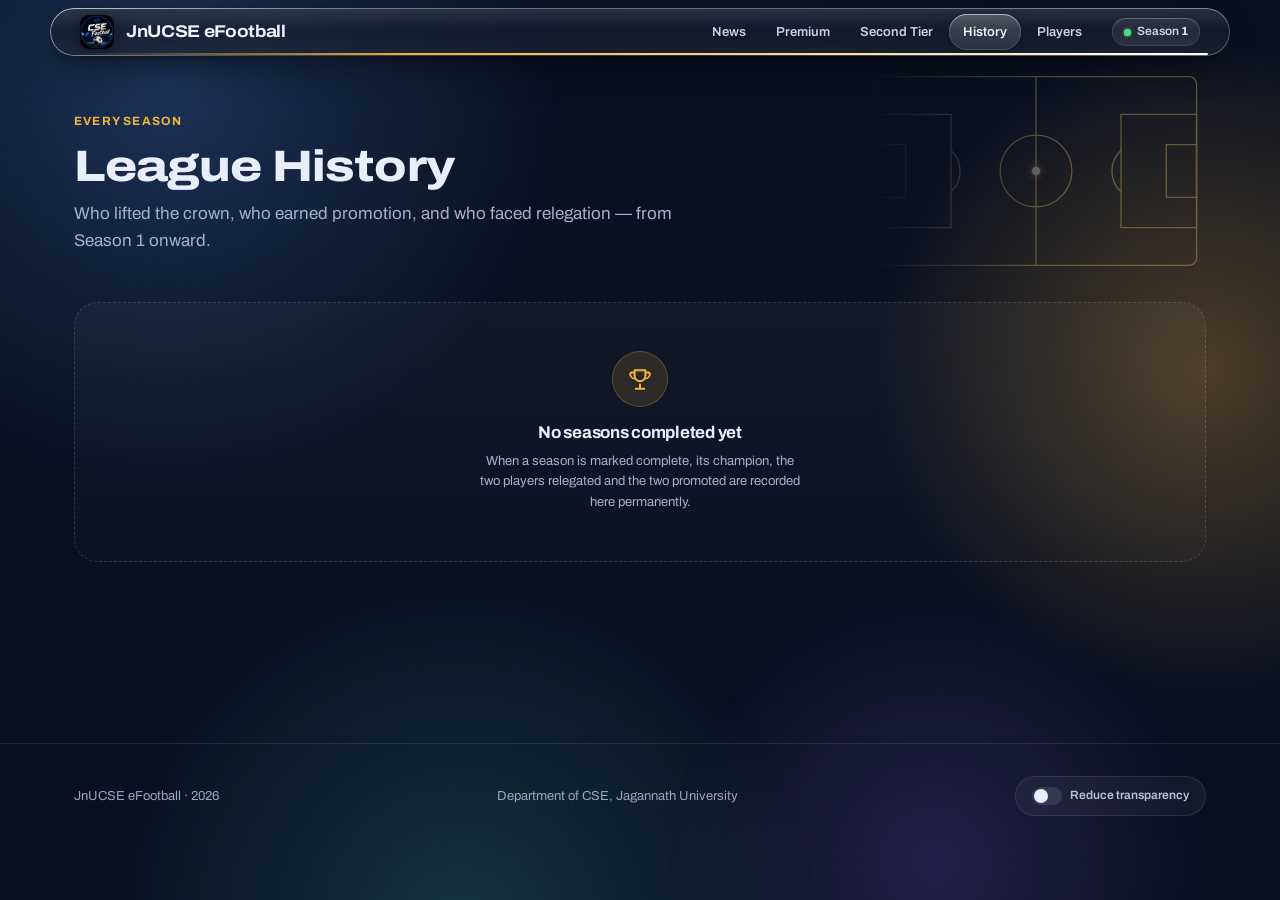
==== commit 46cf35d6: "Faster loading, glass-look cards, more motion Speed (the reported lag was slow page and image loadin" ====
--- a/history.html
+++ b/history.html
@@ -10,17 +10,46 @@
 <!-- Page-to-page transitions. Inline, not in animations.css: Chromium decides
      whether the arriving page opts in before external stylesheets apply. -->
 <style>@media (prefers-reduced-motion: no-preference) { @view-transition { navigation: auto; } }</style>
-<link rel="icon" href="assets/logo.svg" type="image/svg+xml">
+<link rel="icon" href="assets/_small/favicon.png" type="image/png">
 <script>
-  /* Runs before the first paint: keeps the drifting background continuous
-     between pages and applies the transparency preference without a flash.
-     See docs/07-LIQUID-GLASS.md. */
+  /* Runs before the first paint. See docs/07-LIQUID-GLASS.md. */
   (function () {
     var d = document.documentElement;
-    /* Arriving through a view transition: the title is already morphing. */
-    addEventListener("pagereveal", function (e) { if (e.viewTransition) d.classList.add("vt-in"); });
+    var ORDER = ["index", "premium", "second-tier", "history", "players"];
+    function place(url) {
+      try {
+        var m = new URL(url, location.href).pathname.match(/([\w-]+)\.html$/);
+        return m ? ORDER.indexOf(m[1]) : 0;          /* "/" is the News page */
+      } catch (e) { return -1; }
+    }
+    /* Arriving through a page transition: note which way we travelled along
+       the tab bar, so the pages slide the matching way (animations.css). */
+    addEventListener("pagereveal", function (e) {
+      if (!e.viewTransition) return;
+      d.classList.add("vt-in");
+      var nav = window.navigation, from = nav && nav.activation && nav.activation.from;
+      var a = place((from && from.url) || document.referrer), b = place(location.href);
+      if (a >= 0 && b >= 0 && a !== b) d.classList.add(b > a ? "vt-forward" : "vt-back");
+    });
+    /* A page prepared in the background waits to animate until it is shown. */
+    if (document.prerendering) {
+      d.classList.add("is-prerendering");
+      document.addEventListener("prerenderingchange", function () { d.classList.remove("is-prerendering"); }, { once: true });
+    }
+    /* The background worker (sw.js) says when it has found newer files than
+       the ones on screen. Listen from the very start; js/ui/offline.js
+       shows the notice. */
+    if ("serviceWorker" in navigator) {
+      navigator.serviceWorker.addEventListener("message", function (e) {
+        if (!e.data || e.data.type !== "content-updated") return;
+        window.__contentUpdated = true;
+        dispatchEvent(new Event("jnucse:updated"));
+      });
+    }
     try {
+      /* Keeps the drifting background continuous from page to page. */
       d.style.setProperty("--ambient-t", "-" + (Date.now() / 1000 % 600).toFixed(2) + "s");
+      /* Applies the "Reduce transparency" choice without a flash. */
       var p = localStorage.getItem("jnucse:transparency");
       if (p === "reduced" || (p !== "full" && matchMedia("(prefers-reduced-transparency: reduce)").matches)) {
         d.dataset.transparency = "reduced";
@@ -28,15 +57,54 @@
     } catch (e) {}
   })();
 </script>
-<link rel="preconnect" href="https://fonts.googleapis.com">
-<link rel="preconnect" href="https://fonts.gstatic.com" crossorigin>
-<link rel="stylesheet" href="https://fonts.googleapis.com/css2?family=Archivo:ital,wdth,wght@0,62..125,400..800;1,62..125,400..700&display=swap">
+<!-- The font is served from this site (assets/fonts), so text does not wait
+     on a second server. -->
+<link rel="preload" href="assets/fonts/archivo-latin.woff" as="font" type="font/woff" crossorigin>
 <link rel="stylesheet" href="css/tokens.css">
 <link rel="stylesheet" href="css/base.css">
 <link rel="stylesheet" href="css/layout.css">
 <link rel="stylesheet" href="css/components.css">
 <link rel="stylesheet" href="css/animations.css">
 <link rel="stylesheet" href="css/glass.css">
+<!-- Every script the page needs, fetched together instead of one after
+     another. tests/site.test.js fails if this list drifts from the code. -->
+<link rel="modulepreload" href="js/app.js">
+<link rel="modulepreload" href="assets/_small/manifest.js">
+<link rel="modulepreload" href="data/config.js">
+<link rel="modulepreload" href="data/news.js">
+<link rel="modulepreload" href="data/players.js">
+<link rel="modulepreload" href="data/seasons/_index.js">
+<link rel="modulepreload" href="js/core/careers.js">
+<link rel="modulepreload" href="js/core/fixtures.js">
+<link rel="modulepreload" href="js/core/model.js">
+<link rel="modulepreload" href="js/core/rules.js">
+<link rel="modulepreload" href="js/core/search.js">
+<link rel="modulepreload" href="js/core/season.js">
+<link rel="modulepreload" href="js/core/standings.js">
+<link rel="modulepreload" href="js/core/stats.js">
+<link rel="modulepreload" href="js/core/tiebreak.js">
+<link rel="modulepreload" href="js/core/validate.js">
+<link rel="modulepreload" href="js/ui/dom.js">
+<link rel="modulepreload" href="js/ui/fx.js">
+<link rel="modulepreload" href="js/ui/glass.js">
+<link rel="modulepreload" href="js/ui/images.js">
+<link rel="modulepreload" href="js/ui/interactions.js">
+<link rel="modulepreload" href="js/ui/motion.js">
+<link rel="modulepreload" href="js/ui/offline.js">
+<link rel="modulepreload" href="js/ui/render-content.js">
+<link rel="modulepreload" href="js/ui/render-players.js">
+<link rel="modulepreload" href="js/ui/render-tables.js">
+<link rel="modulepreload" href="js/ui/search.js">
+<link rel="modulepreload" href="js/ui/shell.js">
+<!-- Chrome and Edge: fetch the other pages ahead of time, and prepare one in
+     the background when a link is about to be pressed. Other browsers skip
+     this; the service worker (sw.js) covers them. -->
+<script type="speculationrules">
+{
+  "prefetch":  [{ "where": { "selector_matches": ".main-nav a" }, "eagerness": "eager" }],
+  "prerender": [{ "where": { "selector_matches": ".main-nav a, .player-link, .tick" }, "eagerness": "moderate" }]
+}
+</script>
 </head>
 <body data-page="history">
 
--- a/css/tokens.css
+++ b/css/tokens.css
@@ -5,7 +5,9 @@
    everywhere. Nothing in this file knows about the tournament.
 
    Two layers, following Apple's Liquid Glass model:
-     content layer  cards, tables, rows, fields. Solid fills (--card-*).
+     content layer  cards, tables, rows, fields. A glass LOOK (--card-*):
+                    see-through tint, sheen and bright rim, but no live
+                    blur, so a long list costs nothing to scroll.
      control layer  the floating bars and buttons. Liquid glass (--glass-*).
    Glass never sits on glass, and content is never glass.
    ========================================================================= */
@@ -25,11 +27,22 @@
   /* ---- Content layer --------------------------------------------------- */
   --card:        #111A2D;
   --card-top:    #17223A;
-  --card-bg:     linear-gradient(180deg, var(--card-top), var(--card) 140px);
-  --card-line:   rgba(255,255,255,.075);
-  --card-line-hi:rgba(255,255,255,.15);
-  --card-shadow: inset 0 1px 0 rgba(255,255,255,.05), 0 14px 34px -22px rgba(0,0,0,.85);
-  --card-shadow-hi: inset 0 1px 0 rgba(255,255,255,.07), 0 22px 48px -24px rgba(0,0,0,.9);
+  /* The drifting background glows through the tint. The alpha of the last
+     layer is the "how see-through" knob; below about .7 the small grey
+     text on a card fails the 4.5:1 contrast minimum over the brightest
+     glow (measured on rendered pixels, not guessed). */
+  --card-bg:
+    radial-gradient(130% 100% at 0% 0%, rgba(255,255,255,.085), transparent 48%),
+    linear-gradient(180deg, rgba(255,255,255,.05), rgba(255,255,255,.015) 44%, rgba(255,255,255,.03)),
+    rgba(14, 22, 41, .76);
+  --card-line:   rgba(255,255,255,.09);
+  --card-line-hi:rgba(255,255,255,.18);
+  --card-rim:    linear-gradient(150deg, rgba(255,255,255,.42), rgba(255,255,255,.07) 26%,
+                                 rgba(255,255,255,.02) 60%, rgba(255,255,255,.2));
+  --card-shadow: inset 0 1px 0 rgba(255,255,255,.13), inset 0 -1px 0 rgba(255,255,255,.025),
+                 0 14px 34px -22px rgba(0,0,0,.85);
+  --card-shadow-hi: inset 0 1px 0 rgba(255,255,255,.17), inset 0 -1px 0 rgba(255,255,255,.03),
+                    0 22px 48px -24px rgba(0,0,0,.9);
   --fill-1:      rgba(255,255,255,.045);
   --fill-2:      rgba(255,255,255,.075);
   --fill-3:      rgba(255,255,255,.11);
@@ -37,8 +50,8 @@
   /* ---- Text ------------------------------------------------------------ */
   --ink:         #E8EEFB;
   --ink-dim:     #B4C2DC;
-  --muted:       #9AA9C6;
-  --faint:       #8A9AB8;
+  --muted:       #A3B1CC;
+  --faint:       #97A6C2;
 
   /* ---- Tier identity. These carry meaning, not decoration. ------------- */
   --premium:     #F2B33D;
--- a/css/base.css
+++ b/css/base.css
@@ -1,9 +1,20 @@
 /* =========================================================================
    BASE  —  reset and typography
    =========================================================================
-   The Archivo font is loaded by a <link> in each page's <head> (faster than
-   an @import here, which the browser only discovers after this file).
    ========================================================================= */
+
+/* Archivo, served from this site: one 60 KB file with the weights (400 to
+   800) and widths (100 to 125) the design uses, Latin letters only. Each
+   page preloads it. Other scripts fall back to the system font.
+   Licence: assets/fonts/OFL.txt. */
+@font-face {
+  font-family: "Archivo";
+  src: url("../assets/fonts/archivo-latin.woff") format("woff");
+  font-weight: 400 800;
+  font-stretch: 100% 125%;
+  font-style: normal;
+  font-display: swap;
+}
 
 *, *::before, *::after { box-sizing: border-box; }
 
--- a/css/components.css
+++ b/css/components.css
@@ -1,21 +1,41 @@
 /* =========================================================================
    COMPONENTS  —  the content layer
    =========================================================================
-   Everything here is content: solid fills, hairline borders, no glass.
-   The floating controls (header, tab bar, segmented tabs, back-to-top)
-   get their glass in css/glass.css.
+   Cards, tables and rows have a glass LOOK: a see-through tint, a sheen and
+   a bright rim (tokens.css, --card-*). They do not blur what is behind
+   them. Live blur is kept for the few floating controls (css/glass.css),
+   because a blurred surface is recomputed on every scrolled frame and a
+   page of them makes phones stutter. Behind a card there is only the soft
+   background glow, which looks the same blurred or not.
    ========================================================================= */
 
 /* ---- Shared card surface ------------------------------------------------ */
 
-.table-wrap, .acc, .record, .season-card, .setup {
+.table-wrap, .acc, .record, .season-card, .setup, .ticker {
   position: relative;
   isolation: isolate;
   background: var(--card-bg);
-  border: 1px solid var(--card-line);
+  border: 0;
   box-shadow: var(--card-shadow);
   transition: border-color var(--dur-base) var(--ease-out), box-shadow var(--dur-base) var(--ease-out),
               transform var(--dur-slow) var(--spring-snappy);
+}
+
+/* The rim: a 1px ring, bright where a glass edge would catch the light
+   (top-left and bottom-right). A masked gradient, so the card stays clear. */
+.table-wrap::after, .acc::after, .record::after, .season-card::after, .setup::after, .ticker::after {
+  content: "";
+  position: absolute;
+  inset: 0;
+  z-index: 2;
+  padding: 1px;
+  border-radius: inherit;
+  pointer-events: none;
+  background: var(--card-rim);
+  -webkit-mask: linear-gradient(#000 0 0) content-box, linear-gradient(#000 0 0);
+  -webkit-mask-composite: xor;
+          mask: linear-gradient(#000 0 0) content-box exclude, linear-gradient(#000 0 0);
+          mask-composite: exclude;
 }
 
 /* Pointer light: a soft pool of light that follows the cursor across a
@@ -35,8 +55,16 @@
 @media (hover: hover) and (pointer: fine) {
   .table-wrap:hover::before, .acc:hover::before,
   .record:hover::before, .season-card:hover::before { opacity: 1; }
-  .table-wrap:hover, .acc:hover, .record:hover, .season-card:hover { border-color: var(--card-line-hi); }
-  .record:hover, .season-card:hover { transform: translateY(-2px); box-shadow: var(--card-shadow-hi); }
+  .record:hover, .season-card:hover { --lift: -3px; box-shadow: var(--card-shadow-hi); }
+
+  /* Tilt: these lean a few degrees toward the pointer, like a card held in
+     the hand (js/ui/glass.js feeds --tx / --ty, each from -1 to 1). */
+  .record, .season-card, .portrait {
+    transform: perspective(900px)
+               rotateX(calc(var(--ty, 0) * -4deg)) rotateY(calc(var(--tx, 0) * 5deg))
+               translateY(var(--lift, 0px));
+    transition: transform var(--dur-base) var(--ease-out), box-shadow var(--dur-base) var(--ease-out);
+  }
 }
 
 /* ---- Banner (data errors and notices) ---------------------------------- */
@@ -270,7 +298,7 @@
   line-height: 1;
 }
 .form-pill.W { background: var(--win-wash);  color: var(--win); }
-.form-pill.D { background: var(--draw-wash); color: var(--draw); }
+.form-pill.D { background: var(--draw-wash); color: #AEBAD2; }
 .form-pill.L { background: var(--loss-wash); color: var(--loss); }
 .form-empty { color: var(--faint); font-size: var(--t-xs); }
 
@@ -323,10 +351,10 @@
 
 .match .meta {
   font-size: var(--t-xs);
-  color: var(--faint);
+  color: var(--muted);
   line-height: 1.3;
 }
-.match .meta b { display: block; color: var(--muted); font-weight: 700; }
+.match .meta b { display: block; color: var(--ink-dim); font-weight: 700; }
 
 .match .side {
   display: flex; align-items: center; gap: var(--s-2);
@@ -339,6 +367,13 @@
   overflow: hidden; text-overflow: ellipsis; white-space: nowrap;
 }
 .match .side.winner .name { color: var(--ink); font-weight: 700; }
+/* A faint green light on the winner's side, so a list can be scanned. */
+.match:has(.side.winner:not(.right)) {
+  background: linear-gradient(90deg, rgba(74,222,128,.12), transparent 46%), var(--card-bg);
+}
+.match:has(.side.right.winner) {
+  background: linear-gradient(270deg, rgba(74,222,128,.12), transparent 46%), var(--card-bg);
+}
 .match .side.winner .avatar { border-color: rgba(74,222,128,.55); box-shadow: 0 0 0 2px rgba(74,222,128,.14); }
 
 .score {
@@ -475,13 +510,136 @@
 .search-reset:active { transform: scale(.94); }
 .search-reset:not([hidden]) { animation: popIn var(--dur-slow) var(--spring-bouncy) both; }
 
+/* ---- Results ticker (News page) ------------------------------------------
+   The latest scores from both tiers drift past. It pauses under the
+   pointer, on keyboard focus, and with its own button; with reduced motion
+   it does not move and can be scrolled sideways by hand instead. */
+
+.ticker {
+  display: flex;
+  align-items: center;
+  gap: var(--s-3);
+  min-height: 52px;
+  margin-bottom: var(--s-5);
+  padding: 0 6px 0 var(--s-4);
+  border-radius: var(--r-pill);
+  box-shadow: var(--card-shadow);
+}
+.ticker-label {
+  flex: none;
+  display: inline-flex;
+  align-items: center;
+  gap: var(--s-2);
+  color: var(--ink);
+  font-size: 11px;
+  font-weight: 800;
+  letter-spacing: .1em;
+  text-transform: uppercase;
+}
+.ticker-view {
+  flex: 1;
+  min-width: 0;
+  overflow: hidden;
+  -webkit-mask-image: linear-gradient(90deg, transparent, #000 28px, #000 calc(100% - 28px), transparent);
+          mask-image: linear-gradient(90deg, transparent, #000 28px, #000 calc(100% - 28px), transparent);
+}
+.ticker-track { display: flex; width: max-content; }
+.ticker-track ul { display: flex; flex: none; }
+.tick {
+  display: inline-flex;
+  align-items: center;
+  gap: var(--s-2);
+  min-height: 44px;
+  padding: 0 var(--s-4);
+  color: var(--ink-dim);
+  font-size: var(--t-sm);
+  font-weight: 600;
+  white-space: nowrap;
+}
+.tick::before {
+  content: "";
+  width: 6px; height: 6px;
+  border-radius: 50%;
+  background: var(--premium);
+}
+.tick[data-tier="second"]::before { background: var(--second); }
+.tick .where { color: var(--faint); font-size: var(--t-xs); font-weight: 700; }
+.tick .won { color: var(--ink); font-weight: 700; }
+.tick .sc {
+  padding: 2px 8px;
+  border-radius: var(--r-sm);
+  background: var(--fill-2);
+  color: var(--ink);
+  font-weight: 800;
+  font-variant-numeric: tabular-nums;
+}
+@media (hover: hover) and (pointer: fine) {
+  .tick:hover { color: var(--ink); }
+}
+.ticker-toggle {
+  flex: none;
+  display: grid;
+  place-items: center;
+  width: 40px; height: 40px;
+  border-radius: 50%;
+  background: var(--fill-2);
+  color: var(--ink-dim);
+  transition: background-color var(--dur-fast) var(--ease-out), transform var(--dur-slow) var(--spring-snappy);
+}
+.ticker-toggle:hover { background: var(--fill-3); color: var(--ink); }
+.ticker-toggle:active { transform: scale(.92); }
+.ticker-toggle svg { width: 14px; height: 14px; fill: currentColor; }
+.ticker-toggle .i-play { display: none; }
+.ticker.is-paused .ticker-toggle .i-play { display: block; }
+.ticker.is-paused .ticker-toggle .i-pause { display: none; }
+
+/* ---- "New results are in" ------------------------------------------------
+   Shown by js/ui/offline.js when the background worker finds newer files
+   than the ones on screen. Glass, because it floats over the page. */
+
+.update-host {
+  position: fixed;
+  left: 0; right: 0;
+  bottom: calc(var(--tabbar-space) + 18px + var(--safe-b));
+  z-index: var(--z-nav);
+  display: flex;
+  justify-content: center;
+  pointer-events: none;
+}
+.update-toast {
+  isolation: isolate;
+  pointer-events: auto;
+  display: inline-flex;
+  align-items: center;
+  gap: var(--s-3);
+  min-height: 52px;
+  padding: 6px var(--s-5) 6px 8px;
+  border-radius: var(--r-pill);
+  background: var(--surface-2);
+  color: var(--on-glass);
+  text-align: left;
+  box-shadow: 0 12px 32px -12px rgba(0,0,0,.65);
+}
+.update-toast b { display: block; font-size: var(--t-sm); font-weight: 700; line-height: 1.2; }
+.update-toast small { color: var(--on-glass-dim); font-size: var(--t-xs); }
+.update-ico {
+  display: grid;
+  place-items: center;
+  width: 38px; height: 38px;
+  border-radius: 50%;
+  background: color-mix(in srgb, var(--tint) 22%, transparent);
+  color: var(--tint);
+}
+.update-ico svg { width: 20px; height: 20px; fill: none; stroke: currentColor; stroke-width: 2;
+                  stroke-linecap: round; stroke-linejoin: round; }
+
 /* ---- Accordion cards (news + players) ---------------------------------- */
 
 .acc {
   border-radius: var(--r-xl);
   overflow: hidden;
 }
-.acc.is-open { border-color: var(--card-line-hi); box-shadow: var(--card-shadow-hi); }
+.acc.is-open { box-shadow: var(--card-shadow-hi); }
 
 .acc-head {
   display: flex;
@@ -531,6 +689,16 @@
 
 .news-list { display: flex; flex-direction: column; gap: var(--s-4); }
 
+/* Players: two columns when there is room. A card that opens only pushes
+   its own column down. */
+@media (min-width: 980px) {
+  .players-grid {
+    display: grid;
+    grid-template-columns: repeat(2, minmax(0, 1fr));
+    align-items: start;
+  }
+}
+
 .news-media {
   position: relative;
   overflow: hidden;
@@ -541,14 +709,12 @@
   width: 100%;
   height: 100%;
   object-fit: cover;
-  transition: opacity var(--dur-slow) var(--ease-out), filter var(--dur-xslow) var(--ease-out),
-              transform var(--dur-xslow) var(--ease-out);
-}
-/* Images arrive softly instead of popping in. */
-.news-banner.is-loading { opacity: 0; filter: blur(12px); transform: scale(1.04); }
-@media (hover: hover) and (pointer: fine) {
-  .acc:hover .news-banner { transform: scale(1.025); }
-}
+}
+/* Blur-up: the frame shows a tiny preview (set inline by images.js), and
+   the real image fades in over it once it has loaded. */
+.blur-up { background-size: cover; background-position: center; background-repeat: no-repeat; }
+.blur-up > img { opacity: 0; transition: opacity var(--dur-slow) var(--ease-out); }
+.blur-up > img.is-loaded { opacity: 1; }
 .news-date { color: var(--faint); font-size: var(--t-xs); font-weight: 600; }
 .news-body { color: var(--ink-dim); }
 .news-body em { color: var(--ink); font-style: normal; font-weight: 700; }
@@ -583,6 +749,7 @@
 }
 .stat-box .v {
   display: block;
+  letter-spacing: -0.02em;
   font-size: var(--t-lg);
   font-weight: 800;
   color: var(--ink);
@@ -596,6 +763,23 @@
 }
 .stat-box.accent { background: color-mix(in srgb, var(--tint) 10%, transparent); border-color: color-mix(in srgb, var(--tint) 22%, transparent); }
 .stat-box.accent .v { color: var(--tint); }
+
+/* Won / drawn / lost as one bar. */
+.split-bar {
+  display: flex;
+  gap: 3px;
+  height: 8px;
+  margin: 0 0 var(--s-4);
+}
+.split-bar i {
+  flex: 0 1 0;
+  min-width: 8px;
+  border-radius: 99px;
+  transform-origin: 0 50%;
+}
+.split-bar .w { background: linear-gradient(90deg, #2FBF6B, var(--win)); box-shadow: 0 0 12px rgba(74,222,128,.35); }
+.split-bar .d { background: var(--draw); }
+.split-bar .l { background: linear-gradient(90deg, var(--loss), #C94A4D); }
 
 .player-meta { display: flex; flex-direction: column; gap: var(--s-3); }
 .meta-line {
--- a/css/animations.css
+++ b/css/animations.css
@@ -15,8 +15,8 @@
 /* ---- Keyframes ---------------------------------------------------------- */
 
 @keyframes riseIn {
-  from { opacity: 0; transform: translateY(14px); filter: blur(6px); }
-  to   { opacity: 1; transform: none; filter: none; }
+  from { opacity: 0; transform: translateY(14px); }
+  to   { opacity: 1; transform: none; }
 }
 @keyframes rise {
   from { opacity: 0; transform: translateY(10px); }
@@ -42,10 +42,6 @@
 @keyframes ping {
   0%   { transform: scale(1);   opacity: .7; }
   80%, 100% { transform: scale(2.6); opacity: 0; }
-}
-@keyframes sheen {
-  from { background-position: 120% 0; }
-  to   { background-position: -40% 0; }
 }
 @keyframes targetPulse {
   0%   { box-shadow: var(--card-shadow-hi), 0 0 0 0 color-mix(in srgb, var(--tint) 70%, transparent); }
@@ -53,29 +49,152 @@
   100% { box-shadow: var(--card-shadow-hi), 0 0 0 0 transparent; }
 }
 
-/* ---- Page arrival -------------------------------------------------------
-   The large title block settles first, then the content cascades in.
-   When the page arrives through a view transition (html.vt-in, set in the
-   <head>), the title is already morphing, so it is left alone. */
-
-.page-head > * { animation: riseIn var(--dur-xslow) var(--spring-gentle) both; }
-.page-head .kicker { animation-delay: 40ms; }
-.page-head h1      { animation-delay: 110ms; }
-.page-head .sub    { animation-delay: 190ms; }
-html.vt-in .page-head > h1 { animation: none; }
-
-/* One glint across the large title as the page opens. */
-@supports (background-clip: text) or (-webkit-background-clip: text) {
-  .page-head h1 {
-    background: linear-gradient(105deg, var(--ink) 42%, #ffffff 50%, var(--ink) 58%) 120% 0 / 260% 100% no-repeat,
-                var(--ink);
-    -webkit-background-clip: text;
-            background-clip: text;
-    color: transparent;
+/* A page being prepared in the background (prerendered) holds its entrance
+   until it is actually shown. The class is set in each page's <head>. */
+html.is-prerendering *, html.is-prerendering *::before, html.is-prerendering *::after {
+  animation-play-state: paused !important;
+}
+
+/* ---- Text: the page head (js/ui/fx.js splits the letters and words) ------
+   Kicker: the letters close up from wide spacing.
+   Title:  letters rise in one after another, then a glint runs along them.
+   Sub:    words settle in one after another.
+   Arriving through a page transition (html.vt-in) the title is already
+   morphing from the last page's title, so only the glint plays. */
+
+@keyframes trackIn {
+  from { opacity: 0; letter-spacing: .42em; }
+  to   { opacity: 1; letter-spacing: .1em; }
+}
+@keyframes charIn {
+  from { opacity: 0; transform: translateY(.6em) rotate(7deg) scale(.86); }
+  to   { opacity: 1; transform: none; }
+}
+@keyframes charGlint {
+  0%, 100% { color: var(--ink); text-shadow: none; }
+  45%      { color: #fff; text-shadow: 0 0 18px color-mix(in srgb, var(--tint) 85%, transparent),
+                                       0 0 2px #fff; }
+}
+@keyframes wordIn {
+  from { opacity: 0; transform: translateY(.5em); }
+  to   { opacity: 1; transform: none; }
+}
+
+.page-head .kicker { animation: trackIn var(--dur-xslow) var(--ease-out) 40ms both; }
+
+/* Until fx.js has split it (or if it never does), the title simply rises. */
+.page-head h1 { animation: riseIn var(--dur-xslow) var(--spring-gentle) 110ms both; }
+.page-head h1[aria-label] { animation: none; }
+html.vt-in .page-head h1 { animation: none; }
+
+.split-word { display: inline-block; white-space: nowrap; }
+.split-char {
+  display: inline-block;
+  transform-origin: 50% 100%;
+  animation:
+    charIn var(--dur-xslow) var(--spring-liquid) calc(var(--c, 0) * 28ms + 120ms) both,
+    charGlint 720ms var(--ease-in-out) calc(var(--c, 0) * 42ms + 760ms) 1 both;
+}
+html.vt-in .split-char {
+  animation: charGlint 720ms var(--ease-in-out) calc(var(--c, 0) * 42ms + 380ms) 1 both;
+}
+
+.page-head .sub { animation: riseIn var(--dur-xslow) var(--spring-gentle) 190ms both; }
+.page-head .sub:has(.split-in) { animation: none; }
+.split-in { animation: wordIn var(--dur-slow) var(--spring-gentle) calc(var(--w, 0) * 22ms + 300ms) both; }
+
+/* ---- Pitch: the line art behind the title (js/ui/fx.js builds it) --------
+   Each line has pathLength 1, so drawing it is one dash sliding to 0. A ball
+   then drifts along a looping path. Sits behind the text, faded toward it. */
+
+@keyframes draw { to { stroke-dashoffset: 0; } }
+@keyframes ballRun { to { offset-distance: 100%; } }
+
+.page-head { position: relative; isolation: isolate; }
+.pitch-art {
+  position: absolute;
+  z-index: -1;
+  right: 0;
+  top: 50%;
+  width: min(40%, 340px);
+  transform: translateY(-50%);
+  overflow: visible;
+  color: color-mix(in srgb, var(--tint) 70%, #ffffff);
+  opacity: .34;
+  pointer-events: none;
+  -webkit-mask-image: linear-gradient(90deg, transparent, #000 55%);
+          mask-image: linear-gradient(90deg, transparent, #000 55%);
+}
+.pitch-line {
+  fill: none;
+  stroke: currentColor;
+  stroke-width: 1.4;
+  stroke-linecap: round;
+  stroke-dasharray: 1;
+  stroke-dashoffset: 1;
+  animation: draw 1.1s var(--ease-in-out) calc(var(--o, 0) * 150ms + 250ms) forwards;
+}
+.pitch-spot { fill: currentColor; animation: popIn var(--dur-slow) var(--spring-bouncy) 900ms both; transform-box: fill-box; transform-origin: center; }
+.pitch-ball {
+  fill: #fff;
+  filter: drop-shadow(0 0 5px currentColor);
+  offset-path: path("M180 110 C 230 40, 300 70, 296 110 S 230 190, 180 150 S 70 170, 62 110 S 130 40, 180 110");
+  offset-distance: 0%;
+  animation: fadeIn 500ms var(--ease-out) 1.4s both, ballRun 16s linear 1.4s infinite;
+}
+@media (max-width: 760px) {
+  .pitch-art { width: 64%; top: 46%; opacity: .2; }
+}
+
+/* The current page's nav icon redraws itself on arrival. */
+.nav-ico.is-drawn > * {
+  stroke-dasharray: 1;
+  stroke-dashoffset: 1;
+  animation: draw 620ms var(--ease-out) calc(var(--o, 0) * 110ms + 180ms) forwards;
+}
+
+/* ---- Scroll-driven: these move with the scrollbar, not with time ---------
+   Run by the browser's compositor, with no JavaScript. Chrome and Edge 115+,
+   Safari 26+, Firefox 159+; older browsers just do not show them. */
+
+@keyframes fill { from { transform: scaleX(0); } to { transform: scaleX(1); } }
+@keyframes headAway { to { opacity: 0; transform: translateY(-28px) scale(.97); } }
+@keyframes drift { to { transform: translateY(-9vh); } }
+
+.scroll-progress { display: none; }
+
+@supports (animation-timeline: scroll()) {
+  /* How far down the page you are, as a line of light along the bottom
+     rim of the header. */
+  .scroll-progress {
+    display: block;
+    position: absolute;
+    z-index: 1;
+    left:  max(34px, calc(50% - var(--shell) / 2 + 22px), calc(var(--safe-l) + 30px));
+    right: max(34px, calc(50% - var(--shell) / 2 + 22px), calc(var(--safe-r) + 30px));
+    bottom: calc(var(--bar-inset) + 1px);
+    height: 2px;
+    border-radius: 2px;
+    background: linear-gradient(90deg, transparent, var(--tint) 30%, #fff);
+    transform-origin: 0 50%;
+    pointer-events: none;
+    animation: fill linear both;
+    animation-timeline: scroll(root block);
   }
-  .page-head h1 { animation: riseIn var(--dur-xslow) var(--spring-gentle) 110ms both,
-                             sheen 1.5s var(--ease-in-out) 650ms 1 both; }
-  html.vt-in .page-head > h1 { animation: sheen 1.5s var(--ease-in-out) 350ms 1 both; }
+
+  @media (prefers-reduced-motion: no-preference) {
+    /* The large title sinks away as the page starts to scroll. */
+    .page-head {
+      animation: headAway linear both;
+      animation-timeline: scroll(root block);
+      animation-range: 40px 360px;
+    }
+    /* The background glow moves slower than the page: depth behind the glass. */
+    .ambient {
+      animation: drift linear both;
+      animation-timeline: scroll(root block);
+    }
+  }
 }
 
 /* ---- Reveal on arrival (js/ui/interactions.js: revealIn) --------------- */
@@ -103,6 +222,15 @@
   animation-delay: calc(var(--i, 0) * 36ms + 60ms);
 }
 
+/* Points roll up into place, row after row. */
+@keyframes rollUp { from { transform: translateY(115%); } to { transform: none; } }
+.roll { display: inline-block; overflow: hidden; vertical-align: bottom; line-height: 1.25; }
+.roll > span {
+  display: inline-block;
+  animation: rollUp var(--dur-xslow) var(--spring-snappy) both;
+  animation-delay: calc(var(--i, 0) * 36ms + 260ms);
+}
+
 /* ---- Form pills pop in after their row ---------------------------------- */
 
 .form-pill {
@@ -116,18 +244,30 @@
   animation: rise var(--dur-slow) var(--spring-gentle) both;
   animation-delay: calc(var(--k, 0) * 55ms + 70ms);
 }
+/* "backwards", not "both": once it has arrived, the photo must be free to
+   tilt toward the pointer (components.css). */
 .acc.is-open .career > * {
-  animation: rise var(--dur-slow) var(--spring-gentle) both;
+  animation: rise var(--dur-slow) var(--spring-gentle) backwards;
   animation-delay: calc(var(--k, 0) * 70ms + 90ms);
 }
+/* The photo settles from slightly zoomed in (it fades in by blur-up). */
 .acc.is-open .portrait img,
 .acc.is-open .portrait-fallback {
   animation: portraitIn var(--dur-xslow) var(--spring-gentle) 80ms both;
 }
 @keyframes portraitIn {
-  from { opacity: 0; transform: scale(1.08); filter: blur(8px); }
-  to   { opacity: 1; transform: none; filter: none; }
-}
+  from { transform: scale(1.1); }
+  to   { transform: none; }
+}
+
+/* The won / drawn / lost bar grows out from the left. */
+@keyframes barIn { from { transform: scaleX(0); opacity: 0; } to { transform: none; opacity: 1; } }
+.acc.is-open .split-bar i {
+  animation: barIn var(--dur-xslow) var(--spring-gentle) both;
+  animation-delay: 320ms;
+}
+.acc.is-open .split-bar .d { animation-delay: 400ms; }
+.acc.is-open .split-bar .l { animation-delay: 480ms; }
 
 /* A card opened from a link (players.html#player-…) pulses once. */
 .acc.is-target { animation: targetPulse 1.4s var(--ease-out) 1; }
@@ -152,6 +292,25 @@
   animation: ping 2.4s var(--ease-out) infinite;
 }
 
+/* ---- Results ticker ------------------------------------------------------ */
+
+@keyframes marquee { to { transform: translateX(-50%); } }
+.ticker { animation: riseIn var(--dur-xslow) var(--spring-gentle) 260ms both; }
+.ticker-track { animation: marquee var(--ticker-dur, 60s) linear infinite; }
+.ticker:hover .ticker-track,
+.ticker:focus-within .ticker-track,
+.ticker.is-paused .ticker-track { animation-play-state: paused; }
+
+/* ---- "New results are in" ------------------------------------------------ */
+
+@keyframes toastIn {
+  from { opacity: 0; transform: translateY(26px) scale(.8); }
+  to   { opacity: 1; transform: none; }
+}
+.update-toast { animation: toastIn var(--dur-xslow) var(--spring-liquid) both; }
+.update-ico svg { animation: spinOnce 900ms var(--spring-gentle) 300ms both; }
+@keyframes spinOnce { from { transform: rotate(-200deg); } to { transform: none; } }
+
 .empty { animation: riseIn var(--dur-xslow) var(--spring-gentle) 120ms both; }
 .empty-ico { animation: popIn var(--dur-xslow) var(--spring-bouncy) 260ms both; }
 
@@ -163,24 +322,42 @@
 }
 
 /* ---- Page to page: cross-document view transitions ---------------------
-   The page crossfades; the header and tab bar look still because they are
-   the same on both pages; the selection lens glides to the new tab on a
-   spring and the large title morphs into the next one. Chrome, Edge and
-   Safari 18.2+; other browsers simply navigate. */
+   Going to a tab further right, the old page slides off to the left as the
+   new one slides in from the right; going back, the reverse (the <head>
+   script sets html.vt-forward / html.vt-back). The header and the tab bar
+   are captured separately, so they stay still while the page moves under
+   them; the selection lens glides to the new tab and the large title
+   morphs into the next one. Chrome, Edge and Safari 18.2+; other browsers
+   simply navigate. */
 
 /* The opt-in itself (@view-transition) is inline in each page's <head>:
    Chromium checks it on the arriving page before linked stylesheets apply. */
 
-::view-transition-old(root) {
-  animation: var(--dur-fast) var(--ease-in) both vtOut;
-}
-/* The arriving page fades in a beat later, so its content (rendered by
-   JavaScript) is usually there by the time it becomes visible. */
-::view-transition-new(root) {
-  animation: var(--dur-slow) var(--ease-out) 90ms both vtIn;
-}
+.site-header { view-transition-name: site-header; }
+.main-nav    { view-transition-name: main-nav; }
+
 @keyframes vtOut { to { opacity: 0; } }
 @keyframes vtIn  { from { opacity: 0; } }
+@keyframes vtOutLeft  { to   { opacity: 0; transform: translateX(-36px) scale(.985); } }
+@keyframes vtOutRight { to   { opacity: 0; transform: translateX(36px) scale(.985); } }
+@keyframes vtInRight  { from { opacity: 0; transform: translateX(44px); } }
+@keyframes vtInLeft   { from { opacity: 0; transform: translateX(-44px); } }
+
+::view-transition-old(root) { animation: var(--dur-fast) var(--ease-in) both vtOut; }
+/* The arriving page comes in a beat later, so its content (rendered by
+   JavaScript) is usually there by the time it becomes visible. */
+::view-transition-new(root) { animation: var(--dur-slow) var(--ease-out) 90ms both vtIn; }
+
+html.vt-forward::view-transition-old(root) { animation: 220ms var(--ease-in) both vtOutLeft; }
+html.vt-forward::view-transition-new(root) { animation: var(--dur-slow) var(--spring-gentle) 80ms both vtInRight; }
+html.vt-back::view-transition-old(root)    { animation: 220ms var(--ease-in) both vtOutRight; }
+html.vt-back::view-transition-new(root)    { animation: var(--dur-slow) var(--spring-gentle) 80ms both vtInLeft; }
+
+/* The bars look the same on both pages. Keep showing the old header until
+   late in the move, then crossfade: by then the new page has put its logo
+   and season chip in place, so nothing flickers. */
+::view-transition-old(site-header) { animation: 180ms linear 280ms both vtOut; }
+::view-transition-new(site-header) { animation: 180ms linear 280ms both vtIn; }
 
 /* Snappy, not liquid: a 12% overshoot over a long jump (News to Players)
    would carry the lens out past the end of the bar. */
@@ -211,5 +388,10 @@
     scroll-behavior: auto !important;
   }
   .reveal, .reveal-row { opacity: 1; transform: none; }
-  .page-head h1 { color: var(--ink); background: none; }
-}
+  .pitch-line, .nav-ico.is-drawn > * { stroke-dashoffset: 0; }
+  /* The ticker stands still and can be scrolled by hand. */
+  .ticker-track { animation: none; }
+  .ticker-track ul[aria-hidden] { display: none; }
+  .ticker-view { overflow-x: auto; scrollbar-width: none; }
+  .ticker-toggle { display: none; }
+}
--- a/css/glass.css
+++ b/css/glass.css
@@ -72,7 +72,8 @@
 
 .site-header::before,
 .tabs,
-.to-top {
+.to-top,
+.update-toast {
   background: var(--glass-bg);
   -webkit-backdrop-filter: var(--glass-filter);
           backdrop-filter: var(--glass-filter);
@@ -221,6 +222,7 @@
 /* Reduce transparency (OS setting, or the switch in the footer, which the
    <head> script turns into this attribute): frosted becomes solid. */
 [data-transparency="reduced"] {
+  --card-bg: linear-gradient(180deg, var(--card-top), var(--card) 140px);
   --glass-tint: #16213A;
   --glass-sheen: linear-gradient(180deg, rgba(255,255,255,.06), rgba(255,255,255,.02));
   --glass-filter: none;
@@ -233,6 +235,7 @@
 [data-transparency="reduced"] .site-header::before,
 [data-transparency="reduced"] .tabs,
 [data-transparency="reduced"] .to-top,
+[data-transparency="reduced"] .update-toast,
 [data-transparency="reduced"] .main-nav {
   -webkit-backdrop-filter: none !important;
           backdrop-filter: none !important;
@@ -249,6 +252,8 @@
 /* Increase contrast: near-black bars, white labels, a visible border. */
 @media (prefers-contrast: more) {
   :root {
+    --card-bg: var(--card);
+    --card-rim: rgba(255,255,255,.4);
     --glass-tint: rgba(5, 9, 18, .94);
     --on-glass-dim: #E6ECF8;
     --card-line: rgba(255,255,255,.28);
